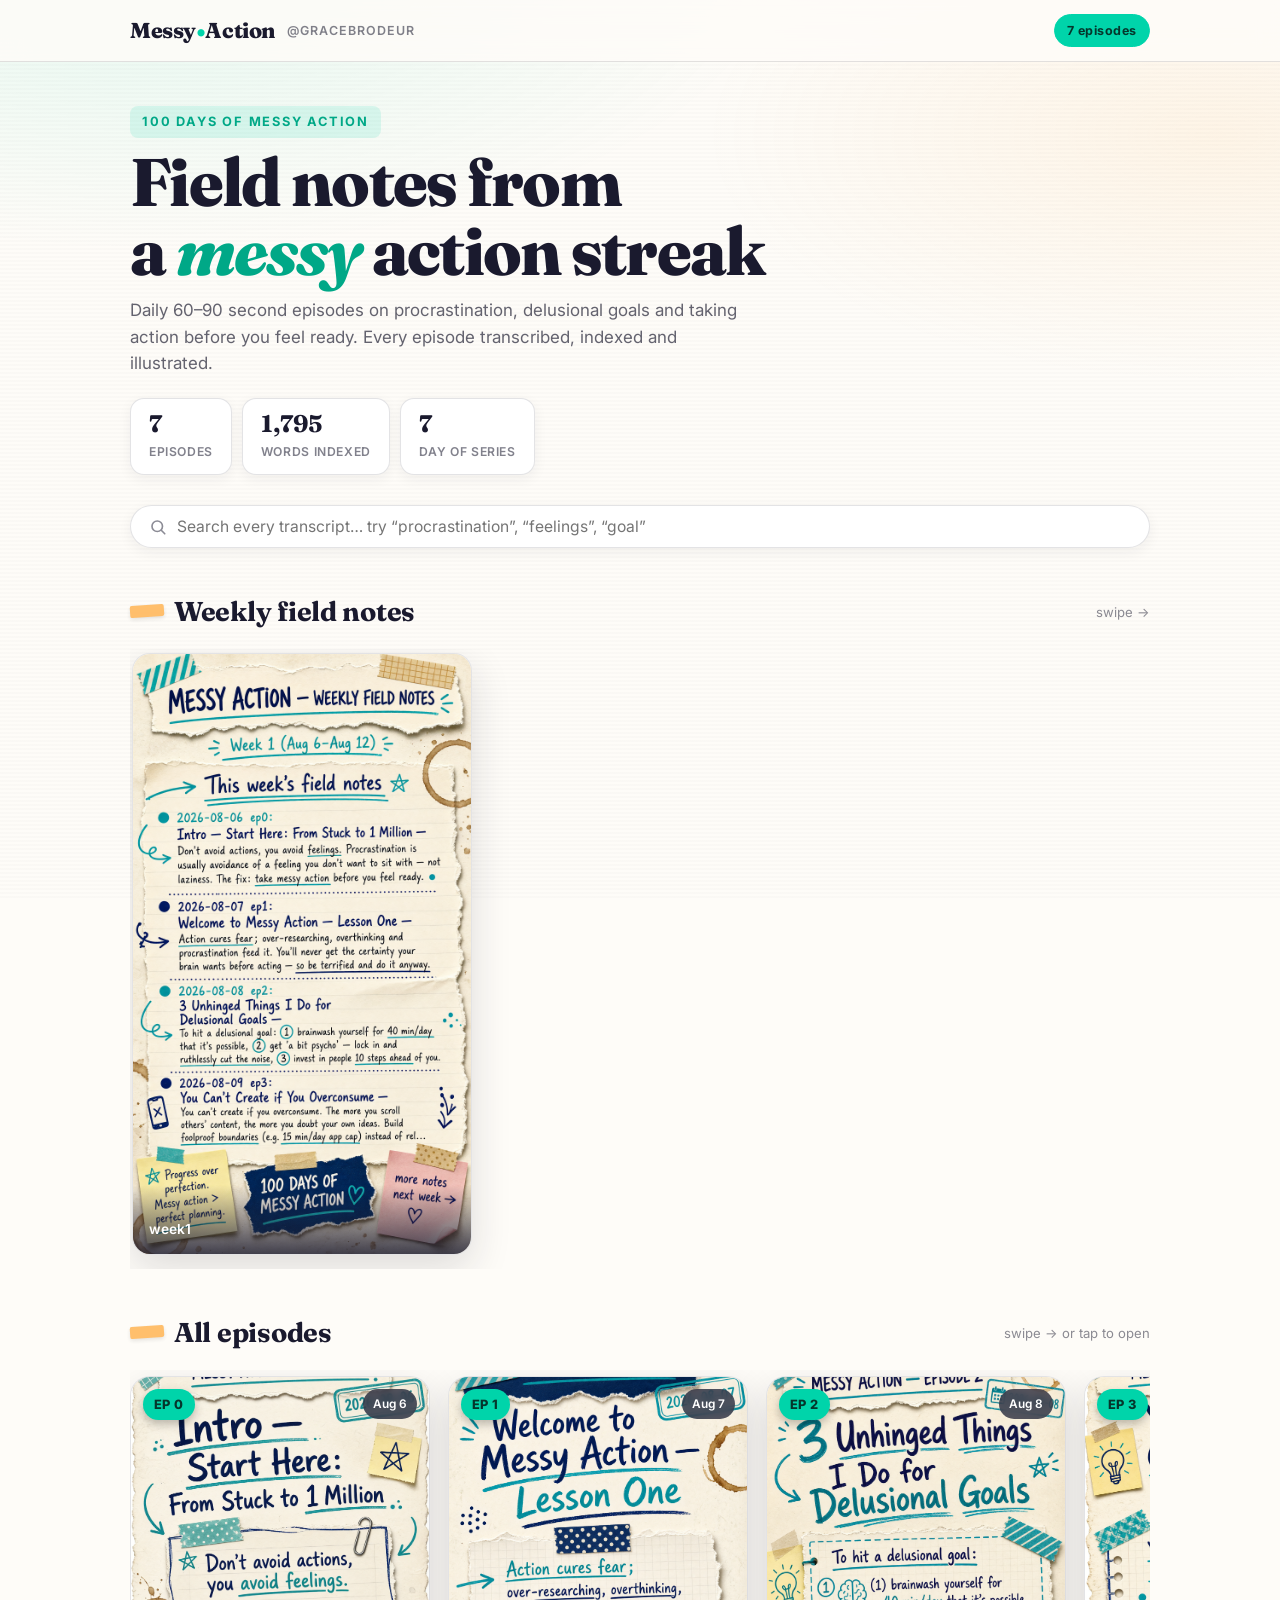
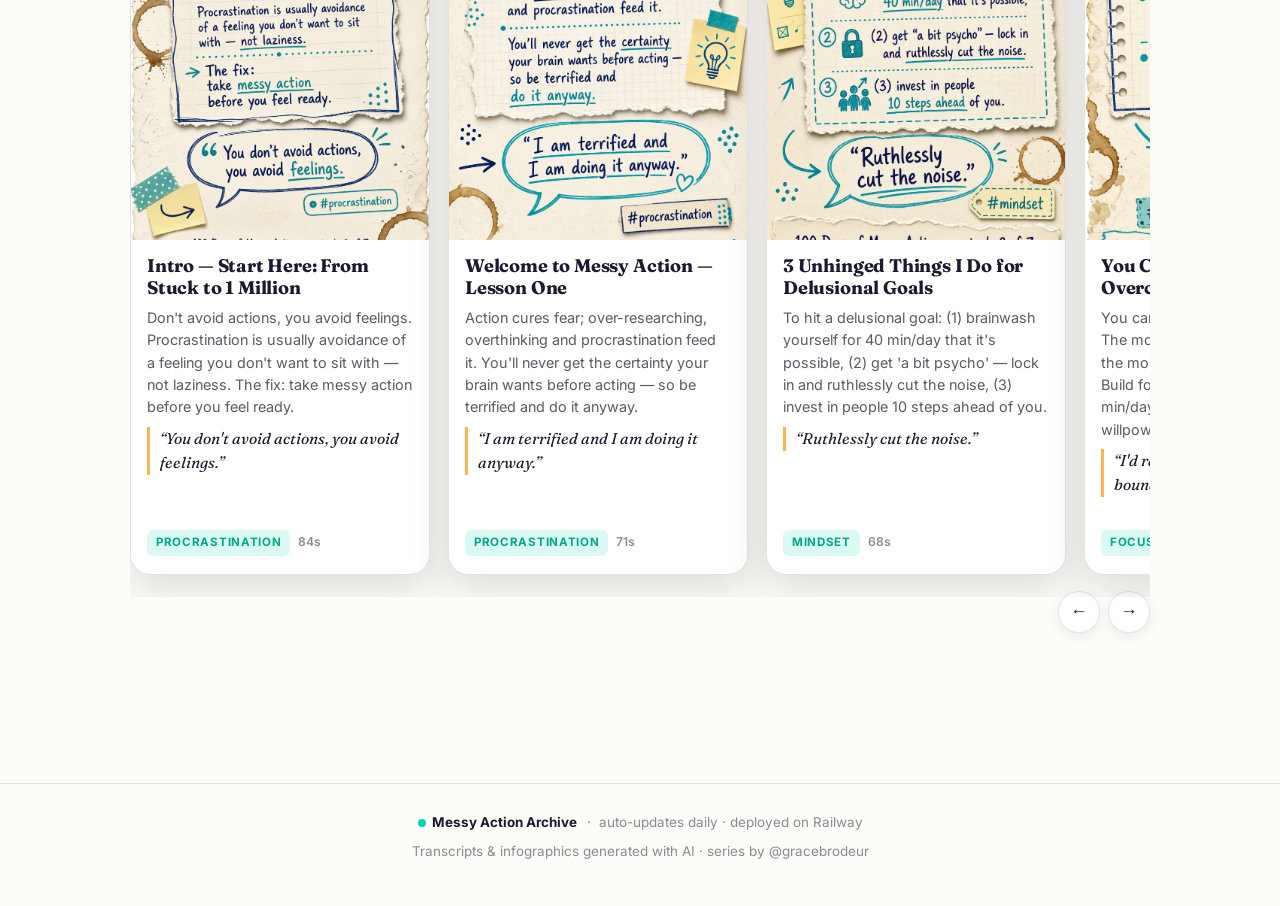
==== index.html @ d3bd3c9c "v2: swipeable field-notes UI + daily/weekly infographics + README" ====
<!DOCTYPE html>
<html lang="en">
<head>
<meta charset="UTF-8">
<meta name="viewport" content="width=device-width, initial-scale=1.0, viewport-fit=cover">
<meta name="theme-color" content="#FEFCF8">
<title>Messy Action — 100 Days of Field Notes</title>
<link rel="preconnect" href="https://fonts.googleapis.com">
<link rel="preconnect" href="https://fonts.gstatic.com" crossorigin>
<link href="https://fonts.googleapis.com/css2?family=Fraunces:ital,opsz,wght@0,9..144,300..900;1,9..144,300..900&family=Inter:wght@400;500;600;700&display=swap" rel="stylesheet">
<style>
  :root {
    --paper: #FEFCF8;
    --paper-2: #F6F1E7;
    --ink: #1A1A2E;
    --teal: #00D4AA;
    --teal-deep: #00A887;
    --warm: #FFB454;
    --clay: #E76F51;
    --line: rgba(26,26,46,.12);
    --shadow: 0 14px 40px rgba(26,26,46,.14);
    --serif: "Fraunces", Georgia, serif;
    --sans: "Inter", -apple-system, BlinkMacSystemFont, "Segoe UI", sans-serif;
  }
  * { box-sizing: border-box; margin: 0; padding: 0; -webkit-tap-highlight-color: transparent; }
  html { scroll-behavior: smooth; }
  body {
    background: var(--paper);
    color: var(--ink);
    font-family: var(--sans);
    font-size: 16px;
    line-height: 1.55;
    overflow-x: hidden;
  }
  /* paper texture */
  body::before {
    content: ""; position: fixed; inset: 0; z-index: -1; pointer-events: none;
    background:
      radial-gradient(ellipse 90% 60% at 12% -5%, rgba(0,212,170,.10), transparent 55%),
      radial-gradient(ellipse 80% 55% at 95% 15%, rgba(255,180,84,.10), transparent 50%),
      repeating-linear-gradient(0deg, transparent 0 2px, rgba(26,26,46,.015) 2px 4px);
  }

  header {
    position: sticky; top: 0; z-index: 50;
    background: rgba(254,252,248,.85);
    backdrop-filter: blur(14px); -webkit-backdrop-filter: blur(14px);
    border-bottom: 1px solid var(--line);
  }
  .nav {
    max-width: 1060px; margin: 0 auto; padding: 14px 20px;
    display: flex; align-items: center; gap: 12px;
  }
  .nav .logo {
    font-family: var(--serif); font-weight: 800; font-size: 1.35rem; letter-spacing: -.02em;
  }
  .nav .logo .dot { color: var(--teal); }
  .nav .creator { font-size: .78rem; color: rgba(26,26,46,.55); font-weight: 600; letter-spacing: .08em; text-transform: uppercase; }
  .nav .spacer { flex: 1; }
  .pill {
    font-size: .78rem; font-weight: 700; letter-spacing: .04em;
    padding: 6px 12px; border-radius: 999px;
    border: 1px solid var(--line); background: #fff; color: var(--ink);
    white-space: nowrap;
  }
  .pill.teal { background: var(--teal); border-color: var(--teal); color: #05362c; }
  .pill.warm { background: var(--warm); border-color: var(--warm); color: #4a2a00; }

  main { max-width: 1060px; margin: 0 auto; padding: 26px 20px 90px; }

  .hero { padding: 18px 0 30px; }
  .hero .kicker {
    display: inline-block; font-size: .8rem; font-weight: 700; letter-spacing: .14em;
    text-transform: uppercase; color: var(--teal-deep); margin-bottom: 10px;
    background: rgba(0,212,170,.12); padding: 6px 12px; border-radius: 8px;
  }
  .hero h1 {
    font-family: var(--serif); font-weight: 800; font-size: clamp(2.4rem, 7vw, 4.2rem);
    line-height: 1.02; letter-spacing: -.025em; margin-bottom: 12px;
  }
  .hero h1 em { font-style: italic; color: var(--teal-deep); }
  .hero p.sub { font-size: 1.06rem; color: rgba(26,26,46,.68); max-width: 620px; }
  .stats { display: flex; flex-wrap: wrap; gap: 10px; margin-top: 22px; }
  .stat {
    background: #fff; border: 1px solid var(--line); border-radius: 14px;
    padding: 12px 18px; box-shadow: 0 4px 14px rgba(26,26,46,.06);
  }
  .stat b { font-family: var(--serif); font-size: 1.5rem; display: block; line-height: 1.1; }
  .stat span { font-size: .76rem; color: rgba(26,26,46,.55); letter-spacing: .05em; text-transform: uppercase; font-weight: 600; }

  section { margin-top: 42px; }
  .sec-head { display: flex; align-items: baseline; justify-content: space-between; gap: 12px; margin-bottom: 16px; }
  .sec-head h2 {
    font-family: var(--serif); font-weight: 700; font-size: 1.7rem; letter-spacing: -.01em;
    display: flex; align-items: center; gap: 10px;
  }
  .sec-head h2 .tape {
    width: 34px; height: 12px; background: var(--warm); opacity: .85;
    border-radius: 2px; transform: rotate(-4deg); box-shadow: 0 2px 4px rgba(0,0,0,.12);
  }
  .sec-head .hint { font-size: .82rem; color: rgba(26,26,46,.5); }

  /* weekly infographic strip */
  .weekly-strip { display: flex; gap: 16px; overflow-x: auto; scroll-snap-type: x mandatory; padding: 4px 2px 14px; scrollbar-width: thin; }
  .weekly-strip figure {
    flex: 0 0 min(78vw, 340px); scroll-snap-align: start;
    background: #fff; border: 1px solid var(--line); border-radius: 18px; overflow: hidden;
    box-shadow: var(--shadow); position: relative;
  }
  .weekly-strip figure img { width: 100%; display: block; aspect-ratio: 9/16; object-fit: cover; }
  .weekly-strip figcaption {
    position: absolute; left: 0; right: 0; bottom: 0;
    background: linear-gradient(transparent, rgba(26,26,46,.82));
    color: #fff; padding: 34px 16px 14px; font-size: .86rem; font-weight: 600;
  }

  /* episode carousel */
  .carousel-wrap { position: relative; }
  .carousel {
    display: flex; gap: 18px; overflow-x: auto; scroll-snap-type: x mandatory;
    padding: 6px 2px 22px; scrollbar-width: none; -webkit-overflow-scrolling: touch;
  }
  .carousel::-webkit-scrollbar { display: none; }
  .card {
    flex: 0 0 min(84vw, 320px); scroll-snap-align: start; scroll-snap-stop: always;
    background: #fff; border: 1px solid var(--line); border-radius: 20px; overflow: hidden;
    box-shadow: var(--shadow); cursor: pointer; position: relative;
    transition: transform .18s ease, box-shadow .18s ease;
    display: flex; flex-direction: column;
  }
  .card:active { transform: scale(.97); }
  .card .cover { position: relative; aspect-ratio: 9/14; overflow: hidden; background: var(--paper-2); }
  .card .cover img { width: 100%; height: 100%; object-fit: cover; display: block; }
  .card .cover .fallback {
    position: absolute; inset: 0; display: flex; flex-direction: column; justify-content: flex-end;
    padding: 16px; background: linear-gradient(160deg, #0f2a24, #1A1A2E 70%);
    color: #fff;
  }
  .card .cover .ep-badge {
    position: absolute; top: 12px; left: 12px;
    background: var(--teal); color: #05362c; font-weight: 800; font-size: .8rem;
    padding: 6px 11px; border-radius: 999px; letter-spacing: .03em;
    box-shadow: 0 4px 10px rgba(0,0,0,.25);
  }
  .card .cover .date-badge {
    position: absolute; top: 12px; right: 12px;
    background: rgba(26,26,46,.72); color: #fff; font-size: .74rem; font-weight: 600;
    padding: 6px 10px; border-radius: 999px; backdrop-filter: blur(4px);
  }
  .card .body { padding: 15px 16px 18px; display: flex; flex-direction: column; gap: 8px; flex: 1; }
  .card .body h3 { font-family: var(--serif); font-weight: 700; font-size: 1.14rem; line-height: 1.2; letter-spacing: -.01em; }
  .card .body .msg { font-size: .9rem; color: rgba(26,26,46,.72); }
  .card .body .quote {
    font-family: var(--serif); font-style: italic; font-size: .98rem;
    border-left: 3px solid var(--warm); padding-left: 10px; color: var(--ink);
  }
  .card .body .meta { display: flex; gap: 8px; margin-top: auto; align-items: center; flex-wrap: wrap; }
  .tag {
    font-size: .72rem; font-weight: 700; letter-spacing: .06em; text-transform: uppercase;
    background: rgba(0,212,170,.14); color: var(--teal-deep); padding: 4px 9px; border-radius: 6px;
  }
  .dur { font-size: .76rem; color: rgba(26,26,46,.5); font-weight: 600; }

  .arrows { display: flex; gap: 8px; justify-content: flex-end; margin-top: -6px; }
  .arrow {
    width: 42px; height: 42px; border-radius: 50%; border: 1px solid var(--line);
    background: #fff; color: var(--ink); font-size: 1.1rem; cursor: pointer;
    display: grid; place-items: center; box-shadow: 0 4px 12px rgba(26,26,46,.08);
    transition: background .15s, transform .15s;
  }
  .arrow:hover { background: var(--teal); color: #05362c; }
  .arrow:active { transform: scale(.92); }

  /* search */
  .searchbox {
    display: flex; align-items: center; gap: 10px;
    background: #fff; border: 1px solid var(--line); border-radius: 999px;
    padding: 11px 18px; box-shadow: 0 4px 14px rgba(26,26,46,.06); margin-bottom: 16px;
  }
  .searchbox svg { flex: 0 0 auto; opacity: .5; }
  .searchbox input {
    flex: 1; border: none; outline: none; font-family: var(--sans); font-size: .98rem;
    background: transparent; color: var(--ink);
  }
  #results { display: none; }
  .result-item {
    background: #fff; border: 1px solid var(--line); border-radius: 14px;
    padding: 14px 18px; margin-bottom: 10px; cursor: pointer;
    box-shadow: 0 4px 12px rgba(26,26,46,.05); transition: border-color .15s;
  }
  .result-item:hover { border-color: var(--teal); }
  .result-item .rt { font-weight: 700; font-size: .92rem; margin-bottom: 4px; }
  .result-item .rt .ep-tag { color: var(--teal-deep); margin-right: 8px; }
  .result-item p { font-size: .88rem; color: rgba(26,26,46,.72); }
  .result-item mark { background: rgba(255,180,84,.45); border-radius: 3px; padding: 0 2px; }
  .result-item .words { font-size: .74rem; color: rgba(26,26,46,.45); margin-top: 6px; }
  .empty {
    text-align: center; padding: 34px 20px; color: rgba(26,26,46,.5);
    background: #fff; border: 1px dashed var(--line); border-radius: 16px; font-size: .95rem;
  }

  /* fullscreen episode view */
  #modal {
    position: fixed; inset: 0; z-index: 100; display: none;
    background: var(--paper); overflow-y: auto; -webkit-overflow-scrolling: touch;
  }
  #modal.open { display: block; animation: rise .28s ease; }
  @keyframes rise { from { opacity: 0; transform: translateY(26px); } to { opacity: 1; transform: none; } }
  .mv-head {
    position: sticky; top: 0; z-index: 5;
    display: flex; align-items: center; gap: 10px; padding: 12px 16px;
    background: rgba(254,252,248,.9); backdrop-filter: blur(12px); border-bottom: 1px solid var(--line);
  }
  .mv-head .close {
    width: 38px; height: 38px; border-radius: 50%; border: 1px solid var(--line); background: #fff;
    font-size: 1.05rem; cursor: pointer; display: grid; place-items: center; color: var(--ink);
  }
  .mv-head .mv-title { font-weight: 700; font-size: 1rem; flex: 1; white-space: nowrap; overflow: hidden; text-overflow: ellipsis; }
  .mv-head a {
    font-size: .8rem; font-weight: 700; color: var(--teal-deep); text-decoration: none;
    background: rgba(0,212,170,.12); padding: 7px 13px; border-radius: 999px;
  }
  .mv-hero { max-width: 720px; margin: 0 auto; padding: 26px 22px 10px; }
  .mv-hero .cover {
    border-radius: 22px; overflow: hidden; box-shadow: var(--shadow);
    aspect-ratio: 9/16; max-height: 64vh; margin: 0 auto; max-width: 420px;
    display: block; object-fit: cover; width: 100%;
  }
  .mv-hero .noimg {
    aspect-ratio: 9/16; max-width: 420px; margin: 0 auto; border-radius: 22px;
    background: linear-gradient(160deg, #0f2a24, #1A1A2E 70%); color: #fff;
    display: flex; flex-direction: column; justify-content: flex-end; padding: 22px;
    box-shadow: var(--shadow);
  }
  .mv-body { max-width: 720px; margin: 0 auto; padding: 20px 22px 90px; }
  .mv-body h2 { font-family: var(--serif); font-weight: 800; font-size: 2rem; line-height: 1.08; letter-spacing: -.02em; margin-bottom: 6px; }
  .mv-meta { font-size: .82rem; color: rgba(26,26,46,.55); font-weight: 600; margin-bottom: 18px; display: flex; gap: 12px; flex-wrap: wrap; }
  .keycard {
    background: #fff; border: 1px solid var(--line); border-radius: 16px;
    padding: 18px 20px; margin-bottom: 16px; box-shadow: 0 6px 18px rgba(26,26,46,.07);
    position: relative;
  }
  .keycard::before {
    content: ""; position: absolute; top: -7px; left: 22px; width: 62px; height: 15px;
    background: var(--warm); opacity: .9; border-radius: 2px; transform: rotate(-2deg);
  }
  .keycard .lab { font-size: .72rem; letter-spacing: .1em; text-transform: uppercase; font-weight: 800; color: var(--teal-deep); margin-bottom: 6px; }
  .keycard p { font-size: 1.06rem; }
  .quotecard {
    font-family: var(--serif); font-style: italic; font-size: 1.3rem; line-height: 1.35;
    border-left: 4px solid var(--teal); padding: 4px 0 4px 18px; margin: 4px 0 22px; color: var(--ink);
  }
  .transcript {
    background: #fff; border: 1px solid var(--line); border-radius: 16px;
    padding: 20px; font-size: .95rem; line-height: 1.7;
    max-height: 480px; overflow-y: auto; box-shadow: 0 6px 18px rgba(26,26,46,.06);
  }
  .transcript .seg { margin-bottom: 10px; }
  .transcript .ts { color: var(--teal-deep); font-size: .78rem; font-weight: 700; margin-right: 8px; }
  .h-seg {
    max-width: 720px; margin: 22px auto 10px; padding: 0 22px;
    font-family: var(--serif); font-weight: 700; font-size: 1.25rem;
  }
  .segments { max-width: 720px; margin: 0 auto; padding: 0 22px 60px; }
  .seg-card {
    background: var(--paper-2); border: 1px solid var(--line); border-radius: 12px;
    padding: 11px 14px; margin-bottom: 8px; display: grid; grid-template-columns: 58px 1fr; gap: 10px;
  }
  .seg-card .t { font-weight: 700; color: var(--teal-deep); font-size: .82rem; padding-top: 2px; }
  .seg-card p { font-size: .9rem; }

  footer {
    border-top: 1px solid var(--line); margin-top: 60px;
    padding: 28px 20px 44px; text-align: center; color: rgba(26,26,46,.5); font-size: .84rem;
  }
  footer b { color: var(--ink); }
  footer .rail { display: inline-flex; align-items: center; gap: 6px; }
  footer .rail .r { width: 8px; height: 8px; border-radius: 50%; background: var(--teal); display: inline-block; }
  .hidden { display: none !important; }

  @media (min-width: 800px) {
    .card { flex-basis: 300px; }
  }
</style>
</head>
<body>

<header>
  <div class="nav">
    <div class="logo">Messy<span class="dot">•</span>Action</div>
    <div class="creator">@gracebrodeur</div>
    <div class="spacer"></div>
    <span class="pill teal" id="pillCount">— episodes</span>
  </div>
</header>

<main>
  <div class="hero">
    <span class="kicker">100 Days of Messy Action</span>
    <h1>Field notes from<br>a <em>messy</em> action streak</h1>
    <p class="sub">Daily 60–90 second episodes on procrastination, delusional goals and taking action before you feel ready. Every episode transcribed, indexed and illustrated.</p>
    <div class="stats">
      <div class="stat"><b id="statEps">–</b><span>episodes</span></div>
      <div class="stat"><b id="statWords">–</b><span>words indexed</span></div>
      <div class="stat"><b id="statDay">–</b><span>day of series</span></div>
    </div>
  </div>

  <div class="searchbox">
    <svg width="18" height="18" viewBox="0 0 24 24" fill="none" stroke="currentColor" stroke-width="2.2" stroke-linecap="round"><circle cx="11" cy="11" r="7"/><path d="M21 21l-4.3-4.3"/></svg>
    <input id="search" type="search" placeholder="Search every transcript… try “procrastination”, “feelings”, “goal”" autocomplete="off">
  </div>

  <section id="weeklySec" class="hidden">
    <div class="sec-head">
      <h2><span class="tape"></span>Weekly field notes</h2>
      <span class="hint">swipe →</span>
    </div>
    <div class="weekly-strip" id="weeklyStrip"></div>
  </section>

  <section id="epsSec">
    <div class="sec-head">
      <h2><span class="tape"></span>All episodes</h2>
      <span class="hint">swipe → or tap to open</span>
    </div>
    <div class="carousel-wrap">
      <div class="carousel" id="carousel"></div>
    </div>
    <div class="arrows">
      <button class="arrow" id="prevBtn" aria-label="previous">←</button>
      <button class="arrow" id="nextBtn" aria-label="next">→</button>
    </div>
  </section>

  <section id="results" aria-live="polite"></section>
  <div id="empty" class="empty hidden">No episodes loaded yet — check back after the first daily run.</div>
</main>

<footer>
  <div class="rail"><span class="r"></span><b>Messy Action Archive</b> &nbsp;·&nbsp; auto-updates daily · deployed on Railway</div>
  <div style="margin-top:8px">Transcripts &amp; infographics generated with AI · series by @gracebrodeur</div>
</footer>

<div id="modal"></div>

<script>
const $ = s => document.querySelector(s);
let DB = null, MAN = null;

async function loadAll() {
  try {
    const [db, man] = await Promise.all([
      fetch('database.json').then(r => r.json()),
      fetch('infographics/manifest.json').then(r => r.json()).catch(() => null)
    ]);
    DB = db; MAN = man;
    render();
  } catch (e) {
    $('#empty').classList.remove('hidden');
    $('#empty').textContent = 'Failed to load archive: ' + e.message;
  }
}

function esc(s) { return (s||'').replace(/[&<>"']/g, c => ({'&':'&amp;','<':'&lt;','>':'&gt;','"':'&quot;',"'":'&#39;'}[c])); }
function fmtDate(d) { if(!d) return ''; const [y,m,dd]=d.split('-'); return new Date(y,m-1,dd).toLocaleDateString('en-US',{month:'short',day:'numeric'}); }
function dur(s) { return Math.round(s)+'s'; }
function imgFor(ep) {
  if (!MAN || !MAN.dailies) return null;
  const pref = 'ep' + String(ep.ep).padStart(2,'0');
  const hit = MAN.dailies.find(f => f.startsWith(pref));
  return hit ? 'infographics/' + hit : null;
}
function seriesDay(dateStr) {
  if (!DB || !DB.episodes.length) return null;
  const start = new Date(DB.episodes[0].date + 'T00:00:00');
  const d = new Date(dateStr + 'T00:00:00');
  return Math.round((d - start) / 86400000) + 1;
}

function render() {
  const eps = [...DB.episodes].sort((a,b) => a.ep - b.ep);
  const total = eps.length;
  const words = eps.reduce((a,e) => a + (e.transcript||'').split(/\s+/).filter(Boolean).length, 0);
  $('#pillCount').textContent = total === 1 ? '1 episode' : total + ' episodes';
  $('#statEps').textContent = total;
  $('#statWords').textContent = words.toLocaleString();
  $('#statDay').textContent = seriesDay(eps[eps.length-1].date) || '-';

  // weekly strip
  if (MAN && MAN.weekly && MAN.weekly.length) {
    $('#weeklySec').classList.remove('hidden');
    $('#weeklyStrip').innerHTML = MAN.weekly.slice().reverse().map(f =>
      `<figure><img src="infographics/${f}" alt="Weekly field notes summary" loading="lazy"><figcaption>${f.replace(/weekly-|\.png/g,'').replace(/-/g,' ')}</figcaption></figure>`
    ).join('');
  }

  // episode cards
  $('#carousel').innerHTML = eps.map(e => {
    const img = imgFor(e);
    const cover = img
      ? `<img src="${img}" alt="Episode ${e.ep} infographic" loading="lazy">`
      : `<div class="fallback"><h3 style="font-family:var(--serif);font-size:1.2rem;line-height:1.15">${esc(e.title)}</h3><div style="font-size:.85rem;opacity:.75;margin-top:6px">${esc(e.key_message)}</div></div>`;
    return `
    <article class="card" data-ep="${e.ep}" tabindex="0" role="button" aria-label="Open episode ${e.ep}">
      <div class="cover">
        ${cover}
        <span class="ep-badge">EP ${e.ep}</span>
        <span class="date-badge">${fmtDate(e.date)}</span>
      </div>
      <div class="body">
        <h3>${esc(e.title)}</h3>
        <div class="msg">${esc(e.key_message)}</div>
        <div class="quote">“${esc(e.quote)}”</div>
        <div class="meta"><span class="tag">${esc(e.tag||'action')}</span><span class="dur">${dur(e.duration_s)}</span></div>
      </div>
    </article>`;
  }).join('');

  // click / keyboard
  document.querySelectorAll('.card').forEach(c => {
    c.addEventListener('click', () => openEpisode(+c.dataset.ep));
    c.addEventListener('keydown', ev => { if (ev.key === 'Enter') openEpisode(+c.dataset.ep); });
  });
}

function openEpisode(epNum) {
  const e = DB.episodes.find(x => x.ep === epNum);
  if (!e) return;
  const img = imgFor(e);
  const segs = (e.segments && e.segments.length)
    ? `<div class="h-seg">Chapter markers</div><div class="segments">${e.segments.map(s =>
        `<div class="seg-card"><div class="t">${s.t || s.start || ''}</div><p>${esc(s.text || '')}</p></div>`).join('')}</div>`
    : '';
  const transcript = e.transcript ? e.transcript.split(/(?<=[.!?])\s+/).map(s =>
    `<span class="seg">${esc(s)}</span>`).join(' ') : '<p>No transcript yet.</p>';
  $('#modal').innerHTML = `
    <div class="mv-head">
      <button class="close" aria-label="close">✕</button>
      <div class="mv-title">Episode ${e.ep} · ${fmtDate(e.date)}</div>
      <a href="https://www.instagram.com/reel/${esc(e.shortcode)}/" target="_blank" rel="noopener">Watch reel ↗</a>
    </div>
    <div class="mv-hero">
      ${img
        ? `<img class="cover" src="${img}" alt="Episode ${e.ep} infographic">`
        : `<div class="noimg"><h3 style="font-family:var(--serif);font-size:1.4rem;line-height:1.15">${esc(e.title)}</h3><p style="font-size:.9rem;opacity:.8;margin-top:8px">${esc(e.key_message)}</p></div>`}
    </div>
    <div class="mv-body">
      <h2>${esc(e.title)}</h2>
      <div class="mv-meta"><span>EP ${e.ep}</span><span>${fmtDate(e.date)}</span><span>${dur(e.duration_s)}</span><span>#${esc(e.tag||'action')}</span></div>
      <div class="keycard"><div class="lab">Key message</div><p>${esc(e.key_message)}</p></div>
      <div class="quotecard">“${esc(e.quote)}”</div>
      <div class="h-seg">Full transcript</div>
      <div class="transcript">${transcript}</div>
    </div>
    ${segs}`;
  $('#modal').classList.add('open');
  document.body.style.overflow = 'hidden';
  $('#modal').querySelector('.close').addEventListener('click', closeModal);
  $('#modal').addEventListener('click', ev => { if (ev.target.id === 'modal') closeModal(); });
}
function closeModal() { $('#modal').classList.remove('open'); $('#modal').innerHTML=''; document.body.style.overflow=''; }

// carousel arrows
$('#nextBtn').addEventListener('click', () => $('#carousel').scrollBy({left: 340, behavior:'smooth'}));
$('#prevBtn').addEventListener('click', () => $('#carousel').scrollBy({left: -340, behavior:'smooth'}));

// search
let searchTimer;
$('#search').addEventListener('input', ev => {
  clearTimeout(searchTimer);
  searchTimer = setTimeout(() => doSearch(ev.target.value.trim()), 180);
});
function doSearch(q) {
  const res = $('#results'), emp = $('#empty');
  emp.classList.add('hidden');
  if (!q) { res.style.display='none'; res.innerHTML=''; return; }
  const terms = q.toLowerCase().split(/\s+/).filter(Boolean);
  const hits = (DB.episodes||[]).map(e => {
    const hay = (e.transcript + ' ' + e.key_message + ' ' + e.quote + ' ' + e.title).toLowerCase();
    let score = 0; for (const t of terms) score += hay.split(t).length - 1;
    return { e, score };
  }).filter(x => x.score > 0).sort((a,b) => b.score - a.score).slice(0, 12);
  res.style.display = hits.length ? 'block' : 'block';
  res.innerHTML = hits.length
    ? hits.map(({e}) => {
        const snippet = snippetFor(e, terms);
        return `<div class="result-item" data-ep="${e.ep}">
          <div class="rt"><span class="ep-tag">EP ${e.ep} · ${fmtDate(e.date)}</span>${esc(e.title)}</div>
          <p>${snippet}</p>
          <div class="words">${(e.transcript||'').split(/\s+/).filter(Boolean).length.toLocaleString()} words · ${e.key_message}</div>
        </div>`;
      }).join('')
    : `<div class="empty">No matches for “<b>${esc(q)}</b>”. Try another word.</div>`;
  res.querySelectorAll('.result-item').forEach(el => el.addEventListener('click', () => openEpisode(+el.dataset.ep)));
}
function snippetFor(e, terms) {
  const t = e.transcript || '';
  let best = -1, bestI = 0;
  for (const term of terms) { const i = t.toLowerCase().indexOf(term); if (i > best) { best = i; bestI = i; } }
  if (bestI < 0) return esc(t.slice(0, 200)) + '…';
  const start = Math.max(0, bestI - 90), end = Math.min(t.length, bestI + 190);
  let s = esc(t.slice(start, end));
  if (start > 0) s = '…' + s;
  if (end < t.length) s += '…';
  terms.forEach(term => { s = s.replace(new RegExp('(' + term.replace(/[.*+?^${}()|[\]\\]/g, '\\$&') + ')', 'gi'), '<mark>$1</mark>'); });
  return s;
}

document.addEventListener('keydown', ev => { if (ev.key === 'Escape') closeModal(); });
loadAll();
</script>
</body>
</html>
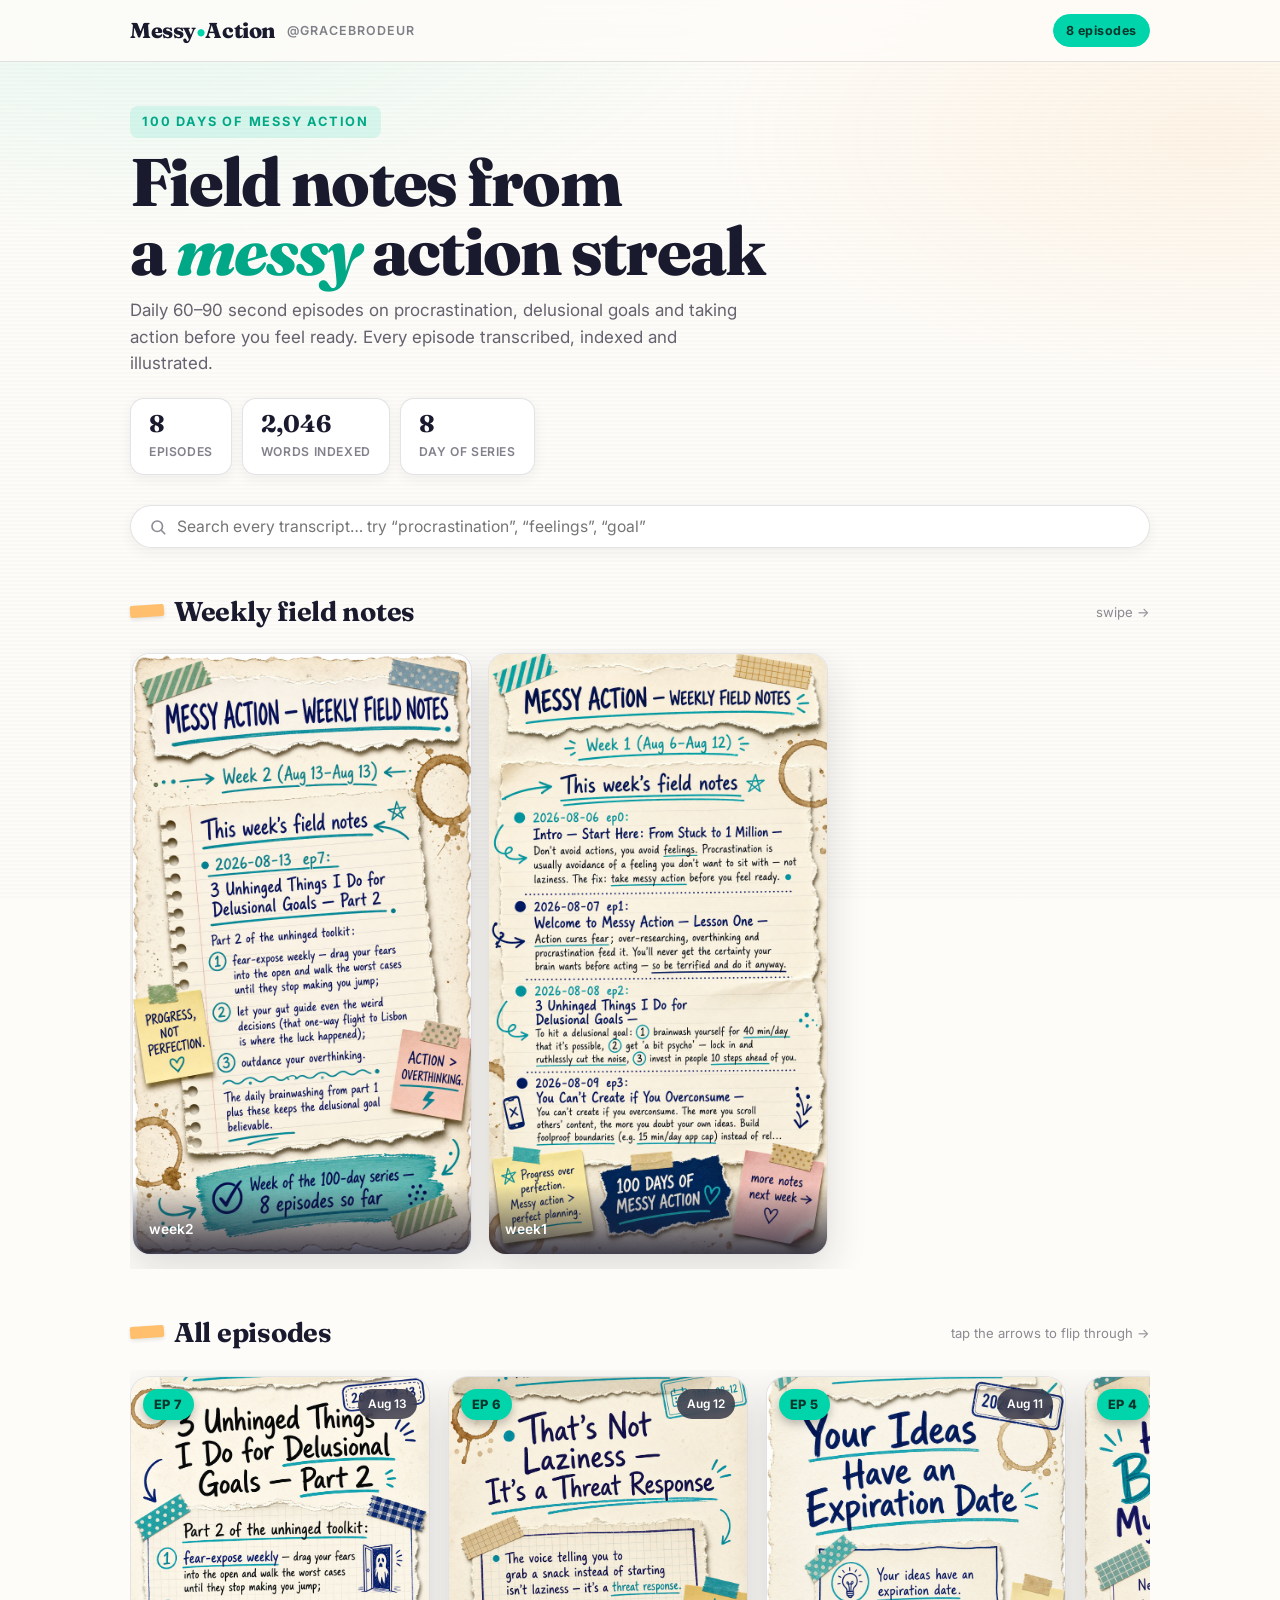
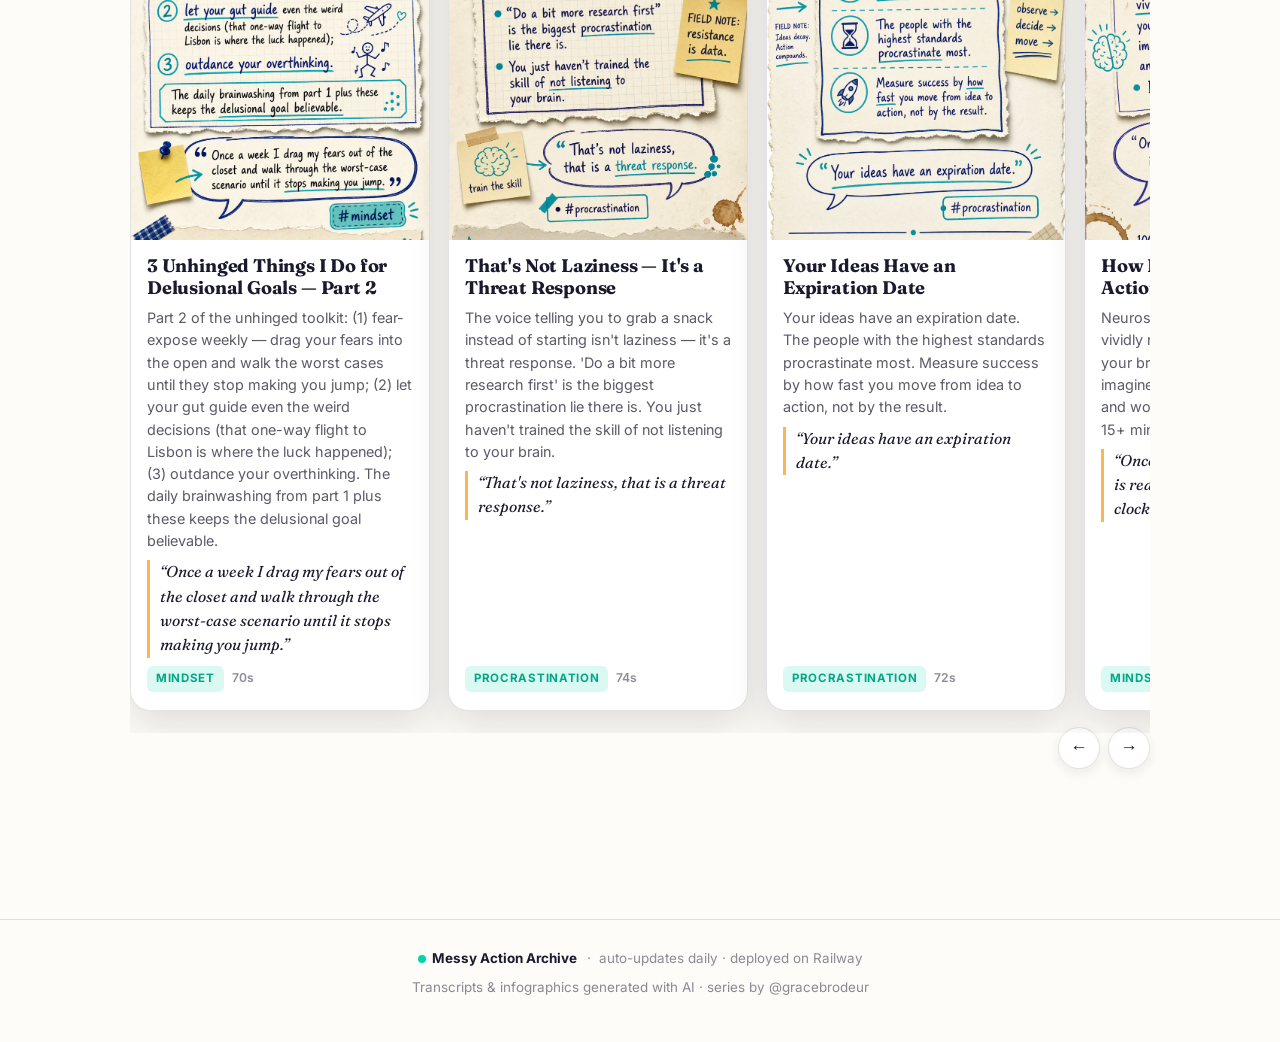
==== commit b5a065e8: "feat: add ep7 + weekly-week2; newest-first reel with arrow flip navigation" ====
--- a/index.html
+++ b/index.html
@@ -322,7 +322,7 @@
   <section id="epsSec">
     <div class="sec-head">
       <h2><span class="tape"></span>All episodes</h2>
-      <span class="hint">swipe → or tap to open</span>
+      <span class="hint">tap the arrows to flip through →</span>
     </div>
     <div class="carousel-wrap">
       <div class="carousel" id="carousel"></div>
@@ -379,13 +379,13 @@
 }
 
 function render() {
-  const eps = [...DB.episodes].sort((a,b) => a.ep - b.ep);
+  const eps = [...DB.episodes].sort((a,b) => b.ep - a.ep); // newest first
   const total = eps.length;
   const words = eps.reduce((a,e) => a + (e.transcript||'').split(/\s+/).filter(Boolean).length, 0);
   $('#pillCount').textContent = total === 1 ? '1 episode' : total + ' episodes';
   $('#statEps').textContent = total;
   $('#statWords').textContent = words.toLocaleString();
-  $('#statDay').textContent = seriesDay(eps[eps.length-1].date) || '-';
+  $('#statDay').textContent = seriesDay(eps[0].date) || '-';
 
   // weekly strip
   if (MAN && MAN.weekly && MAN.weekly.length) {
@@ -461,9 +461,22 @@
 }
 function closeModal() { $('#modal').classList.remove('open'); $('#modal').innerHTML=''; document.body.style.overflow=''; }
 
-// carousel arrows
-$('#nextBtn').addEventListener('click', () => $('#carousel').scrollBy({left: 340, behavior:'smooth'}));
-$('#prevBtn').addEventListener('click', () => $('#carousel').scrollBy({left: -340, behavior:'smooth'}));
+// carousel arrows — flip one episode at a time (snaps to card)
+function stepCarousel(dir) {
+  const car = $('#carousel');
+  const cards = [...car.querySelectorAll('.card')];
+  if (!cards.length) return;
+  const center = car.scrollLeft + car.clientWidth / 2;
+  let idx = 0, best = Infinity;
+  cards.forEach((c, i) => {
+    const d = Math.abs(c.offsetLeft + c.offsetWidth / 2 - center);
+    if (d < best) { best = d; idx = i; }
+  });
+  const target = Math.min(cards.length - 1, Math.max(0, idx + dir));
+  cards[target].scrollIntoView({ behavior: 'smooth', block: 'nearest', inline: 'center' });
+}
+$('#nextBtn').addEventListener('click', () => stepCarousel(1));
+$('#prevBtn').addEventListener('click', () => stepCarousel(-1));
 
 // search
 let searchTimer;
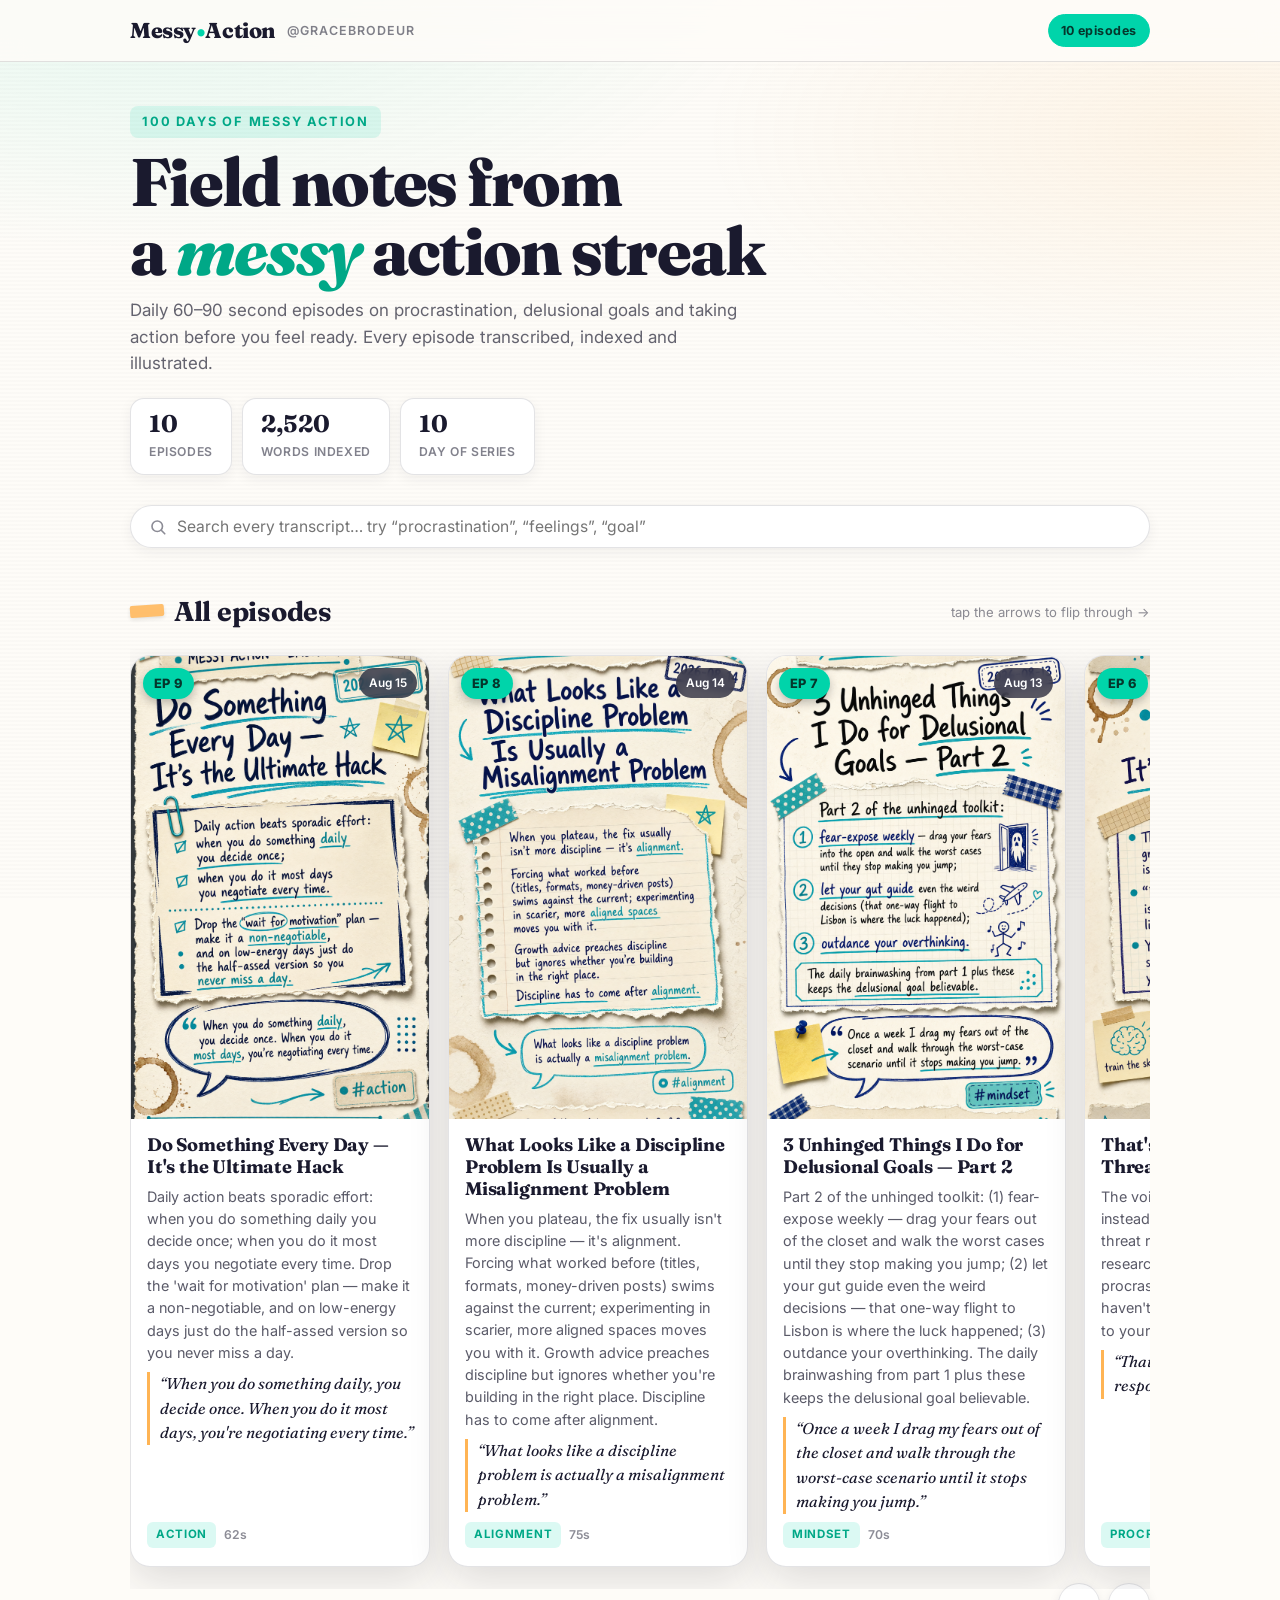
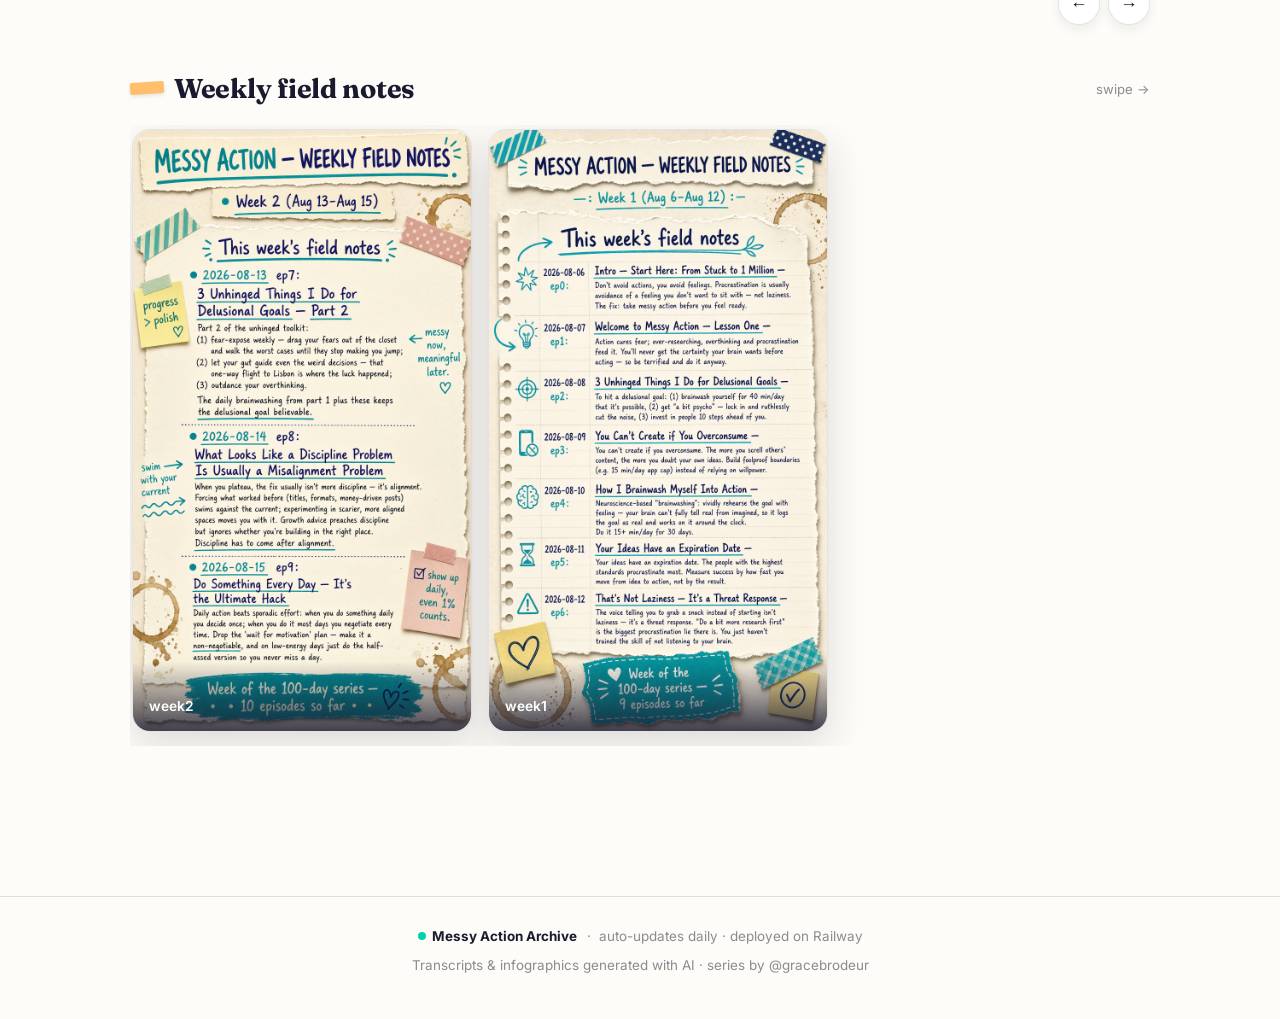
==== commit 588470a8: "move weekly field notes below all episodes" ====
--- a/index.html
+++ b/index.html
@@ -311,26 +311,26 @@
     <input id="search" type="search" placeholder="Search every transcript… try “procrastination”, “feelings”, “goal”" autocomplete="off">
   </div>
 
+  <section id="epsSec">
+    <div class="sec-head">
+      <h2><span class="tape"></span>All episodes</h2>
+      <span class="hint">tap the arrows to flip through →</span>
+    </div>
+    <div class="carousel-wrap">
+      <div class="carousel" id="carousel"></div>
+    </div>
+    <div class="arrows">
+      <button class="arrow" id="prevBtn" aria-label="previous">←</button>
+      <button class="arrow" id="nextBtn" aria-label="next">→</button>
+    </div>
+  </section>
+
   <section id="weeklySec" class="hidden">
     <div class="sec-head">
       <h2><span class="tape"></span>Weekly field notes</h2>
       <span class="hint">swipe →</span>
     </div>
     <div class="weekly-strip" id="weeklyStrip"></div>
-  </section>
-
-  <section id="epsSec">
-    <div class="sec-head">
-      <h2><span class="tape"></span>All episodes</h2>
-      <span class="hint">tap the arrows to flip through →</span>
-    </div>
-    <div class="carousel-wrap">
-      <div class="carousel" id="carousel"></div>
-    </div>
-    <div class="arrows">
-      <button class="arrow" id="prevBtn" aria-label="previous">←</button>
-      <button class="arrow" id="nextBtn" aria-label="next">→</button>
-    </div>
   </section>
 
   <section id="results" aria-live="polite"></section>
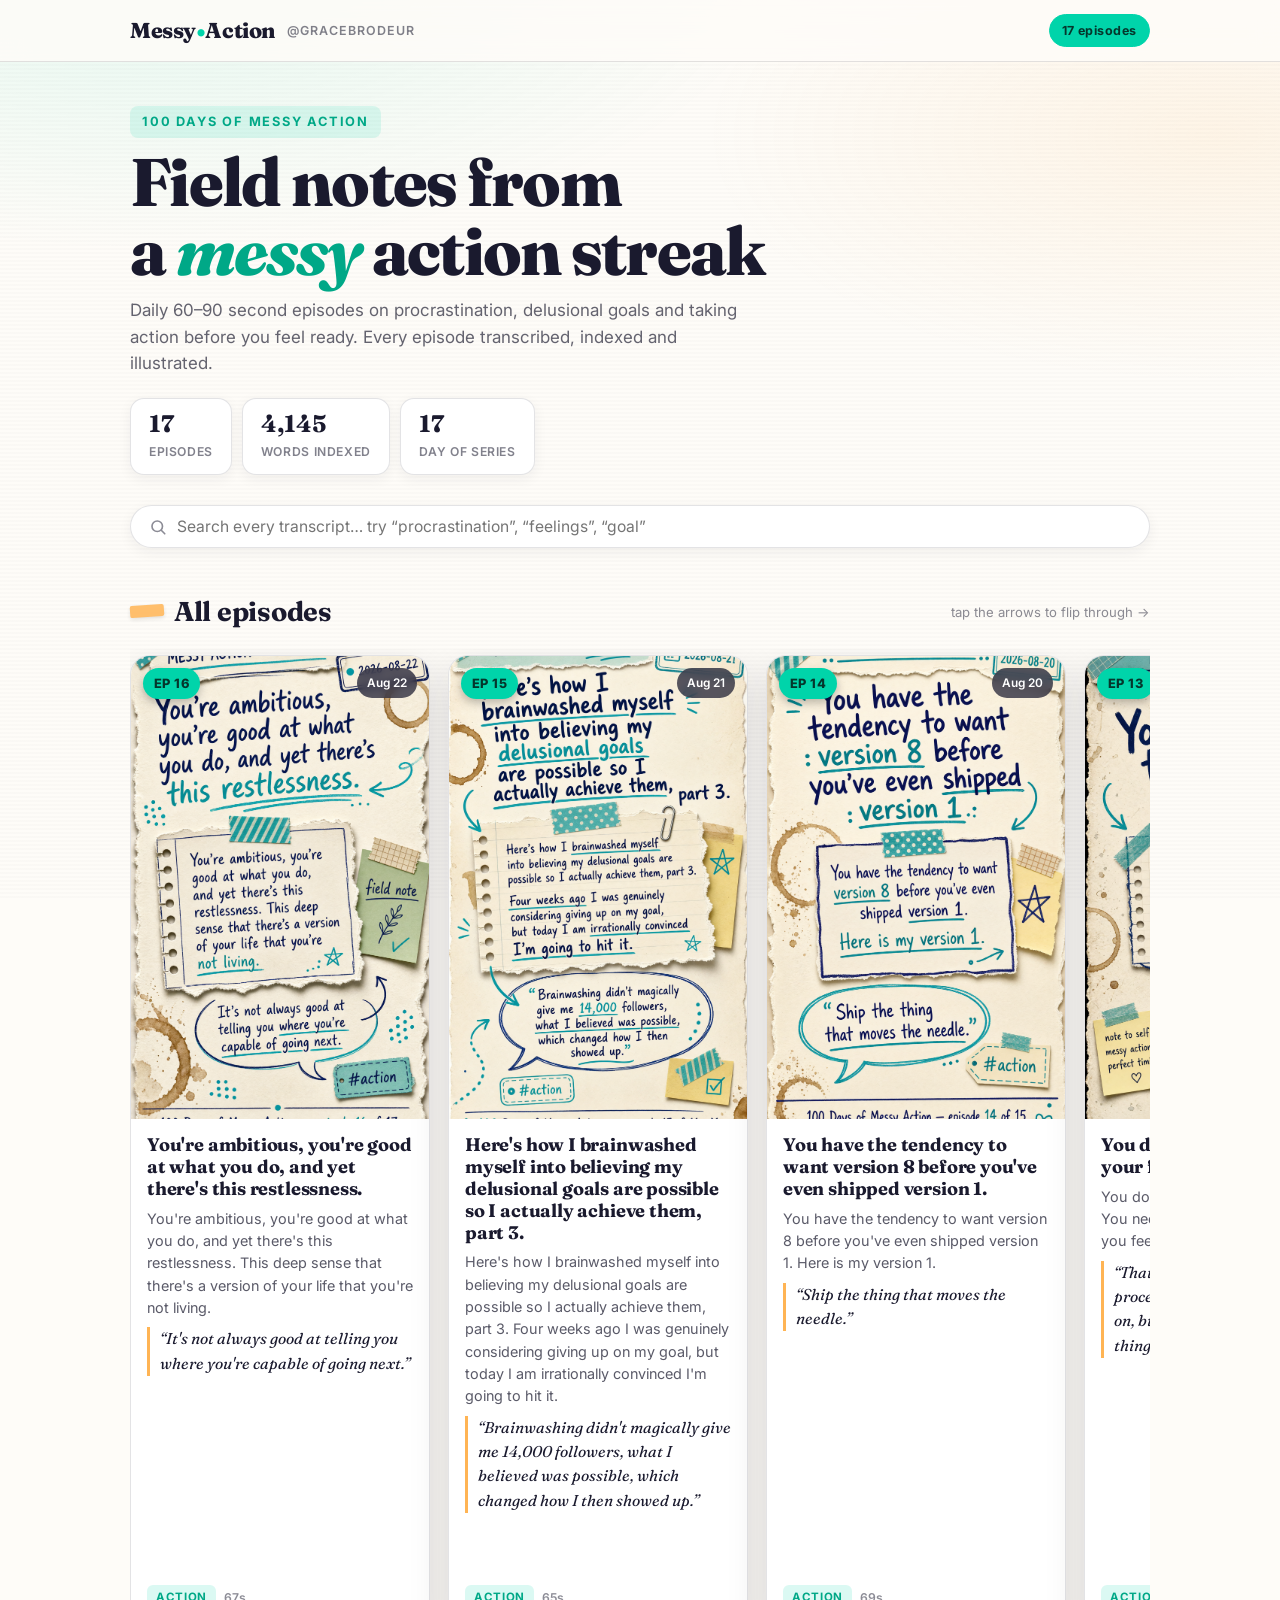
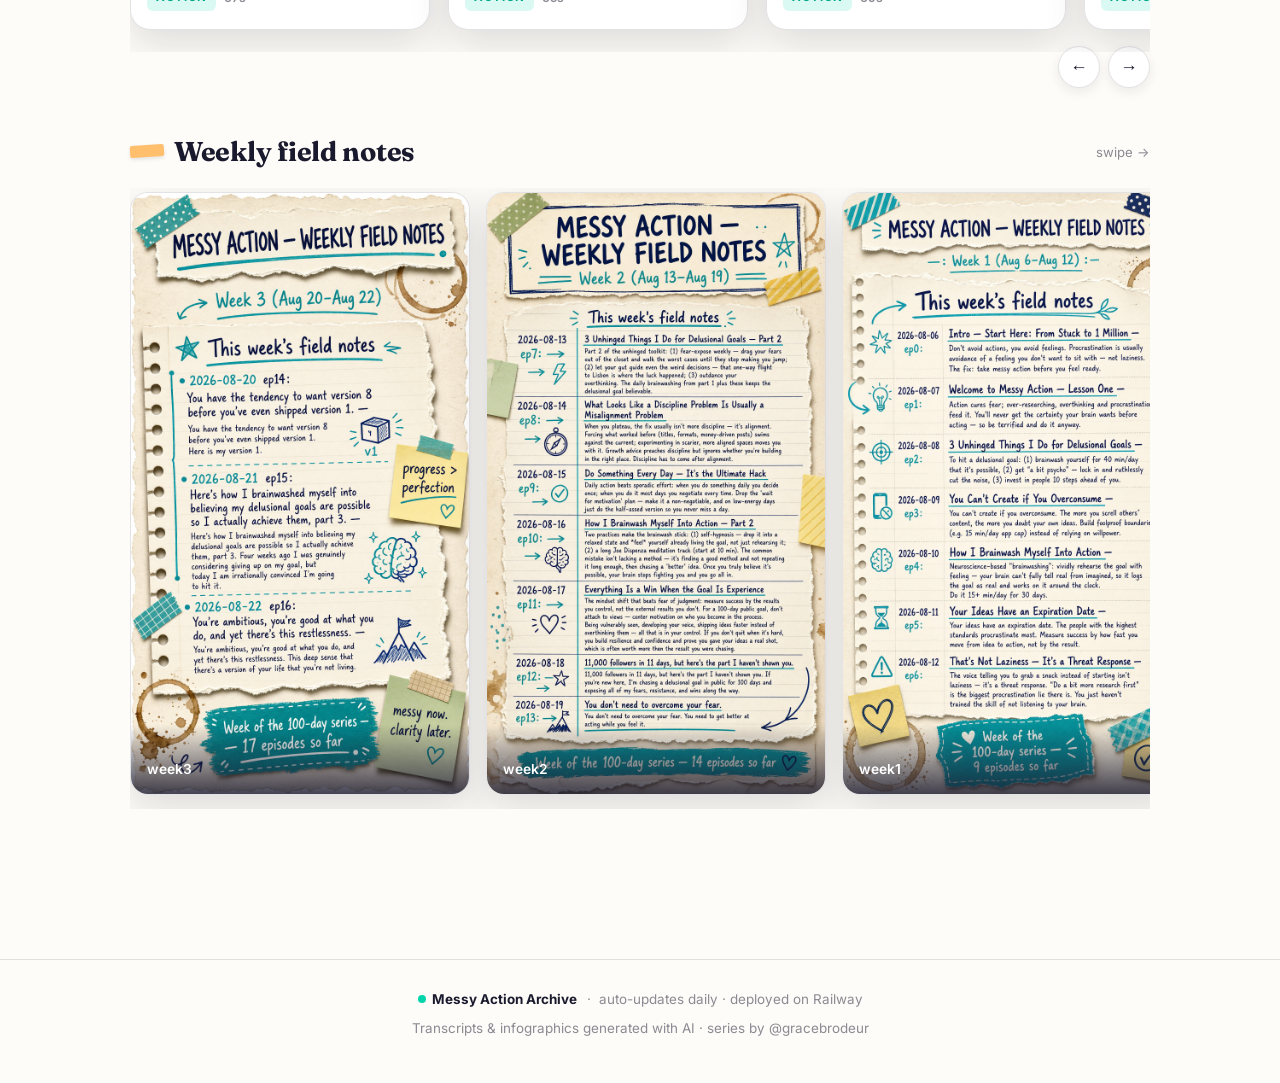
==== commit ccf840fa: "perf(load): only newest 5 episodes fetch infographics on page load; older cards lazy-load image on a" ====
--- a/index.html
+++ b/index.html
@@ -350,9 +350,14 @@
 
 async function loadAll() {
   try {
+    // Cache-bust the data + manifest fetches: some browsers/proxies keep serving
+    // a stored database.json even after Cache-Control:no-store, which made a new
+    // episode invisible (the "still ep8" bug). A unique query kills that class
+    // of staleness entirely.
+    const V = Date.now();
     const [db, man] = await Promise.all([
-      fetch('database.json').then(r => r.json()),
-      fetch('infographics/manifest.json').then(r => r.json()).catch(() => null)
+      fetch('database.json?v=' + V).then(r => r.json()),
+      fetch('infographics/manifest.json?v=' + V).then(r => r.json()).catch(() => null)
     ]);
     DB = db; MAN = man;
     render();
@@ -369,7 +374,11 @@
   if (!MAN || !MAN.dailies) return null;
   const pref = 'ep' + String(ep.ep).padStart(2,'0');
   const hit = MAN.dailies.find(f => f.startsWith(pref));
-  return hit ? 'infographics/' + hit : null;
+  if (!hit) return null;
+  // bust image caches via the manifest's generated timestamp: images only
+  // change when the manifest is rewritten, so this re-fetches exactly then.
+  const v = (MAN && MAN.generated) ? '?v=' + encodeURIComponent(MAN.generated) : '';
+  return 'infographics/' + hit + v;
 }
 function seriesDay(dateStr) {
   if (!DB || !DB.episodes.length) return null;
@@ -390,14 +399,18 @@
   // weekly strip
   if (MAN && MAN.weekly && MAN.weekly.length) {
     $('#weeklySec').classList.remove('hidden');
+    const wv = '?v=' + encodeURIComponent(MAN.generated || Date.now());
     $('#weeklyStrip').innerHTML = MAN.weekly.slice().reverse().map(f =>
-      `<figure><img src="infographics/${f}" alt="Weekly field notes summary" loading="lazy"><figcaption>${f.replace(/weekly-|\.png/g,'').replace(/-/g,' ')}</figcaption></figure>`
+      `<figure><img src="infographics/${f}${wv}" alt="Weekly field notes summary" loading="lazy"><figcaption>${f.replace(/weekly-|\.png/g,'').replace(/-/g,' ')}</figcaption></figure>`
     ).join('');
   }
 
-  // episode cards
-  $('#carousel').innerHTML = eps.map(e => {
-    const img = imgFor(e);
+  // episode cards — only the NEWEST 5 get their image downloaded up front.
+  // Older cards render a text fallback; the infographic swaps in on demand
+  // (card click or arrow flip), so opening the site never pulls ~100MB of PNGs.
+  const LATEST_IMAGES = 5;
+  $('#carousel').innerHTML = eps.map((e, i) => {
+    const img = (i < LATEST_IMAGES) ? imgFor(e) : null;
     const cover = img
       ? `<img src="${img}" alt="Episode ${e.ep} infographic" loading="lazy">`
       : `<div class="fallback"><h3 style="font-family:var(--serif);font-size:1.2rem;line-height:1.15">${esc(e.title)}</h3><div style="font-size:.85rem;opacity:.75;margin-top:6px">${esc(e.key_message)}</div></div>`;
@@ -419,9 +432,27 @@
 
   // click / keyboard
   document.querySelectorAll('.card').forEach(c => {
-    c.addEventListener('click', () => openEpisode(+c.dataset.ep));
-    c.addEventListener('keydown', ev => { if (ev.key === 'Enter') openEpisode(+c.dataset.ep); });
+    c.addEventListener('click', () => { loadCardImage(+c.dataset.ep); openEpisode(+c.dataset.ep); });
+    c.addEventListener('keydown', ev => { if (ev.key === 'Enter') { loadCardImage(+c.dataset.ep); openEpisode(+c.dataset.ep); } });
   });
+}
+
+// Swap an old card's text fallback for its real infographic the first time the
+// user actually looks at it. Cached afterwards by the browser (images now serve
+// with Cache-Control: public, max-age=86400).
+const cardImgLoaded = new Set();
+function loadCardImage(epNum) {
+  if (cardImgLoaded.has(epNum)) return;
+  cardImgLoaded.add(epNum);
+  const card = document.querySelector(`.card[data-ep="${epNum}"]`);
+  const img = imgFor(DB.episodes.find(x => x.ep === epNum));
+  if (!card || !img) return;
+  const cover = card.querySelector('.cover');
+  const fb = cover.querySelector('.fallback');
+  if (fb) fb.remove();
+  const el = new Image();
+  el.src = img; el.alt = `Episode ${epNum} infographic`; el.loading = 'eager';
+  cover.prepend(el);
 }
 
 function openEpisode(epNum) {
@@ -474,6 +505,8 @@
   });
   const target = Math.min(cards.length - 1, Math.max(0, idx + dir));
   cards[target].scrollIntoView({ behavior: 'smooth', block: 'nearest', inline: 'center' });
+  // fetch this card's infographic only when it becomes the focused one
+  loadCardImage(+cards[target].dataset.ep);
 }
 $('#nextBtn').addEventListener('click', () => stepCarousel(1));
 $('#prevBtn').addEventListener('click', () => stepCarousel(-1));
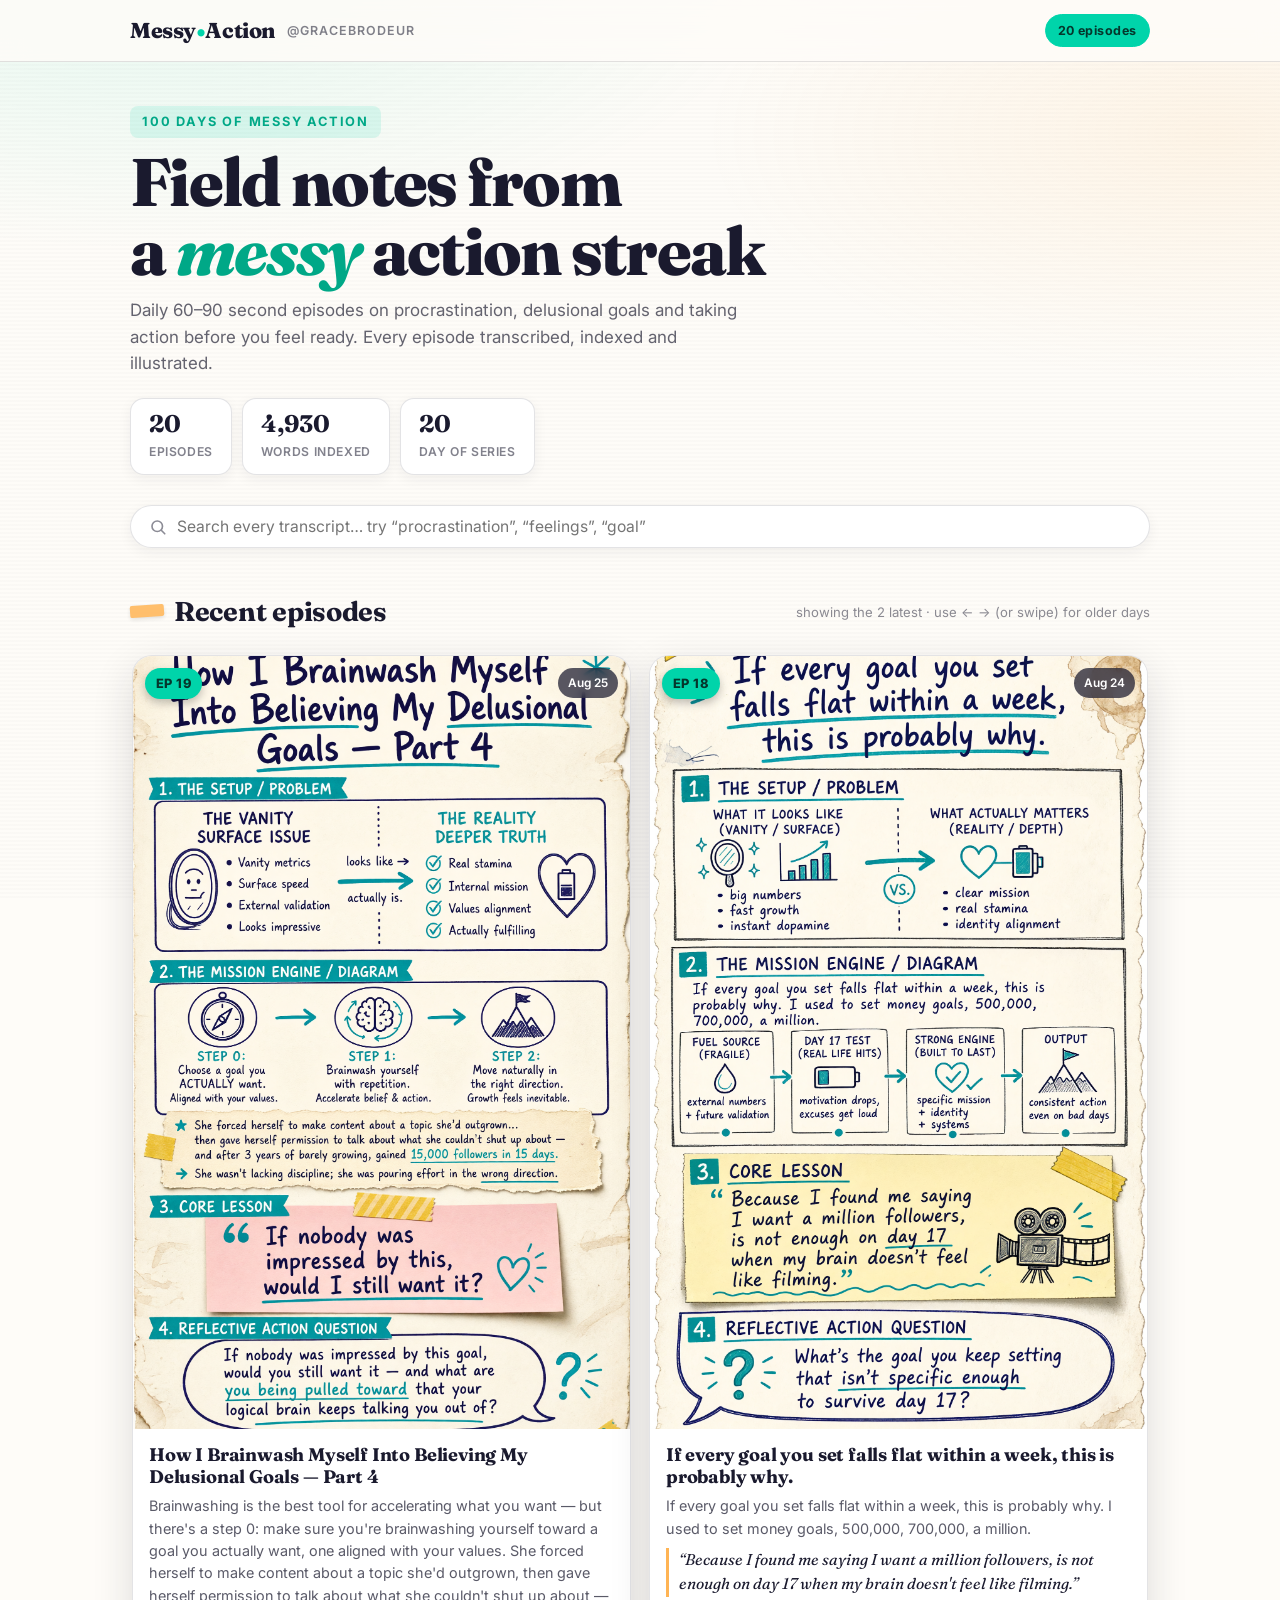
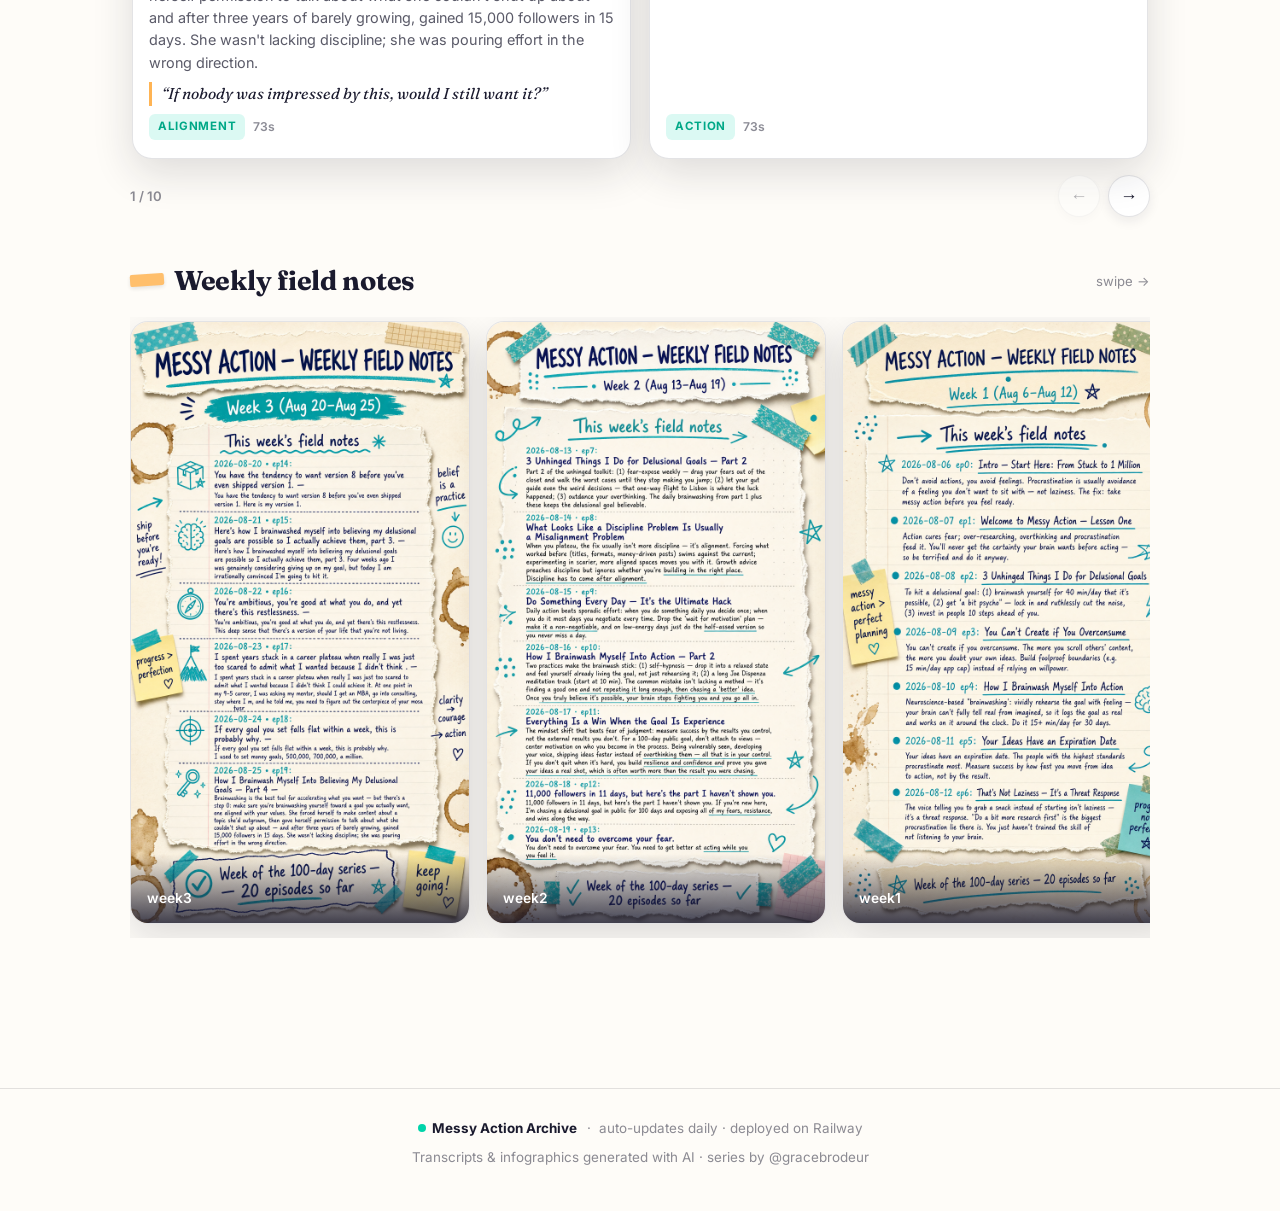
==== commit 856c6ca2: "feat: customized reflective action questions (SECTION 4) per episode + ep19 + all 20 daily & 5 weekl" ====
--- a/index.html
+++ b/index.html
@@ -114,15 +114,14 @@
     color: #fff; padding: 34px 16px 14px; font-size: .86rem; font-weight: 600;
   }
 
-  /* episode carousel */
+  /* episode carousel (paginated: 2 episodes per page) */
   .carousel-wrap { position: relative; }
   .carousel {
-    display: flex; gap: 18px; overflow-x: auto; scroll-snap-type: x mandatory;
-    padding: 6px 2px 22px; scrollbar-width: none; -webkit-overflow-scrolling: touch;
-  }
-  .carousel::-webkit-scrollbar { display: none; }
+    display: grid; grid-template-columns: repeat(2, 1fr); gap: 18px;
+    padding: 6px 2px 22px;
+  }
   .card {
-    flex: 0 0 min(84vw, 320px); scroll-snap-align: start; scroll-snap-stop: always;
+    min-width: 0;
     background: #fff; border: 1px solid var(--line); border-radius: 20px; overflow: hidden;
     box-shadow: var(--shadow); cursor: pointer; position: relative;
     transition: transform .18s ease, box-shadow .18s ease;
@@ -161,7 +160,8 @@
   }
   .dur { font-size: .76rem; color: rgba(26,26,46,.5); font-weight: 600; }
 
-  .arrows { display: flex; gap: 8px; justify-content: flex-end; margin-top: -6px; }
+  .arrows { display: flex; gap: 8px; justify-content: flex-end; align-items: center; margin-top: -6px; }
+  .pagecount { font-size: .82rem; color: rgba(26,26,46,.5); font-weight: 600; margin-right: auto; }
   .arrow {
     width: 42px; height: 42px; border-radius: 50%; border: 1px solid var(--line);
     background: #fff; color: var(--ink); font-size: 1.1rem; cursor: pointer;
@@ -170,6 +170,8 @@
   }
   .arrow:hover { background: var(--teal); color: #05362c; }
   .arrow:active { transform: scale(.92); }
+  .arrow:disabled { opacity: .32; cursor: default; pointer-events: none; }
+  .arrow:disabled:hover { background: #fff; color: var(--ink); }
 
   /* search */
   .searchbox {
@@ -313,13 +315,14 @@
 
   <section id="epsSec">
     <div class="sec-head">
-      <h2><span class="tape"></span>All episodes</h2>
-      <span class="hint">tap the arrows to flip through →</span>
+      <h2><span class="tape"></span>Recent episodes</h2>
+      <span class="hint">showing the 2 latest · use ← → (or swipe) for older days</span>
     </div>
     <div class="carousel-wrap">
       <div class="carousel" id="carousel"></div>
     </div>
     <div class="arrows">
+      <span class="pagecount" id="pagecount">–</span>
       <button class="arrow" id="prevBtn" aria-label="previous">←</button>
       <button class="arrow" id="nextBtn" aria-label="next">→</button>
     </div>
@@ -407,34 +410,9 @@
 
   // episode cards — only the NEWEST 5 get their image downloaded up front.
   // Older cards render a text fallback; the infographic swaps in on demand
-  // (card click or arrow flip), so opening the site never pulls ~100MB of PNGs.
-  const LATEST_IMAGES = 5;
-  $('#carousel').innerHTML = eps.map((e, i) => {
-    const img = (i < LATEST_IMAGES) ? imgFor(e) : null;
-    const cover = img
-      ? `<img src="${img}" alt="Episode ${e.ep} infographic" loading="lazy">`
-      : `<div class="fallback"><h3 style="font-family:var(--serif);font-size:1.2rem;line-height:1.15">${esc(e.title)}</h3><div style="font-size:.85rem;opacity:.75;margin-top:6px">${esc(e.key_message)}</div></div>`;
-    return `
-    <article class="card" data-ep="${e.ep}" tabindex="0" role="button" aria-label="Open episode ${e.ep}">
-      <div class="cover">
-        ${cover}
-        <span class="ep-badge">EP ${e.ep}</span>
-        <span class="date-badge">${fmtDate(e.date)}</span>
-      </div>
-      <div class="body">
-        <h3>${esc(e.title)}</h3>
-        <div class="msg">${esc(e.key_message)}</div>
-        <div class="quote">“${esc(e.quote)}”</div>
-        <div class="meta"><span class="tag">${esc(e.tag||'action')}</span><span class="dur">${dur(e.duration_s)}</span></div>
-      </div>
-    </article>`;
-  }).join('');
-
-  // click / keyboard
-  document.querySelectorAll('.card').forEach(c => {
-    c.addEventListener('click', () => { loadCardImage(+c.dataset.ep); openEpisode(+c.dataset.ep); });
-    c.addEventListener('keydown', ev => { if (ev.key === 'Enter') { loadCardImage(+c.dataset.ep); openEpisode(+c.dataset.ep); } });
-  });
+  epsAll = eps;
+  curPage = Math.min(curPage, Math.max(0, totalPages() - 1));
+  renderCarousel();
 }
 
 // Swap an old card's text fallback for its real infographic the first time the
@@ -492,24 +470,69 @@
 }
 function closeModal() { $('#modal').classList.remove('open'); $('#modal').innerHTML=''; document.body.style.overflow=''; }
 
-// carousel arrows — flip one episode at a time (snaps to card)
+// --- paginated carousel: 2 episodes per page, newest first ---
+const PAGE_SIZE = 2;
+let epsAll = [];   // newest-first
+let curPage = 0;
+
+function totalPages() { return Math.max(1, Math.ceil(epsAll.length / PAGE_SIZE)); }
+
+function cardFor(e) {
+  // only 2 cards are ever rendered, so always attach the infographic directly
+  const img = imgFor(e);
+  const cover = img
+    ? `<img src="${img}" alt="Episode ${e.ep} infographic" loading="lazy">`
+    : `<div class="fallback"><h3 style="font-family:var(--serif);font-size:1.2rem;line-height:1.15">${esc(e.title)}</h3><div style="font-size:.85rem;opacity:.75;margin-top:6px">${esc(e.key_message)}</div></div>`;
+  return `
+    <article class="card" data-ep="${e.ep}" tabindex="0" role="button" aria-label="Open episode ${e.ep}">
+      <div class="cover">
+        ${cover}
+        <span class="ep-badge">EP ${e.ep}</span>
+        <span class="date-badge">${fmtDate(e.date)}</span>
+      </div>
+      <div class="body">
+        <h3>${esc(e.title)}</h3>
+        <div class="msg">${esc(e.key_message)}</div>
+        <div class="quote">“${esc(e.quote)}”</div>
+        <div class="meta"><span class="tag">${esc(e.tag||'action')}</span><span class="dur">${dur(e.duration_s)}</span></div>
+      </div>
+    </article>`;
+}
+
+function renderCarousel() {
+  const car = $('#carousel');
+  const start = curPage * PAGE_SIZE;
+  car.innerHTML = epsAll.slice(start, start + PAGE_SIZE).map(cardFor).join('');
+
+  const pc = $('#pagecount');
+  if (pc) pc.textContent = (curPage + 1) + ' / ' + totalPages();
+  const prev = $('#prevBtn'), next = $('#nextBtn');
+  if (prev) prev.disabled = curPage === 0;
+  if (next) next.disabled = curPage >= totalPages() - 1;
+
+  car.querySelectorAll('.card').forEach(c => {
+    c.addEventListener('click', () => { loadCardImage(+c.dataset.ep); openEpisode(+c.dataset.ep); });
+    c.addEventListener('keydown', ev => { if (ev.key === 'Enter') { loadCardImage(+c.dataset.ep); openEpisode(+c.dataset.ep); } });
+  });
+}
+
 function stepCarousel(dir) {
-  const car = $('#carousel');
-  const cards = [...car.querySelectorAll('.card')];
-  if (!cards.length) return;
-  const center = car.scrollLeft + car.clientWidth / 2;
-  let idx = 0, best = Infinity;
-  cards.forEach((c, i) => {
-    const d = Math.abs(c.offsetLeft + c.offsetWidth / 2 - center);
-    if (d < best) { best = d; idx = i; }
-  });
-  const target = Math.min(cards.length - 1, Math.max(0, idx + dir));
-  cards[target].scrollIntoView({ behavior: 'smooth', block: 'nearest', inline: 'center' });
-  // fetch this card's infographic only when it becomes the focused one
-  loadCardImage(+cards[target].dataset.ep);
+  curPage = Math.min(totalPages() - 1, Math.max(0, curPage + dir));
+  renderCarousel();
 }
 $('#nextBtn').addEventListener('click', () => stepCarousel(1));
 $('#prevBtn').addEventListener('click', () => stepCarousel(-1));
+
+// touch swipe: left = older days, right = newer days
+let _tX = null;
+const _carEl = $('#carousel');
+_carEl.addEventListener('touchstart', ev => { _tX = ev.touches[0].clientX; }, { passive: true });
+_carEl.addEventListener('touchend', ev => {
+  if (_tX === null) return;
+  const dx = ev.changedTouches[0].clientX - _tX;
+  if (Math.abs(dx) > 48) stepCarousel(dx < 0 ? 1 : -1);
+  _tX = null;
+}, { passive: true });
 
 // search
 let searchTimer;
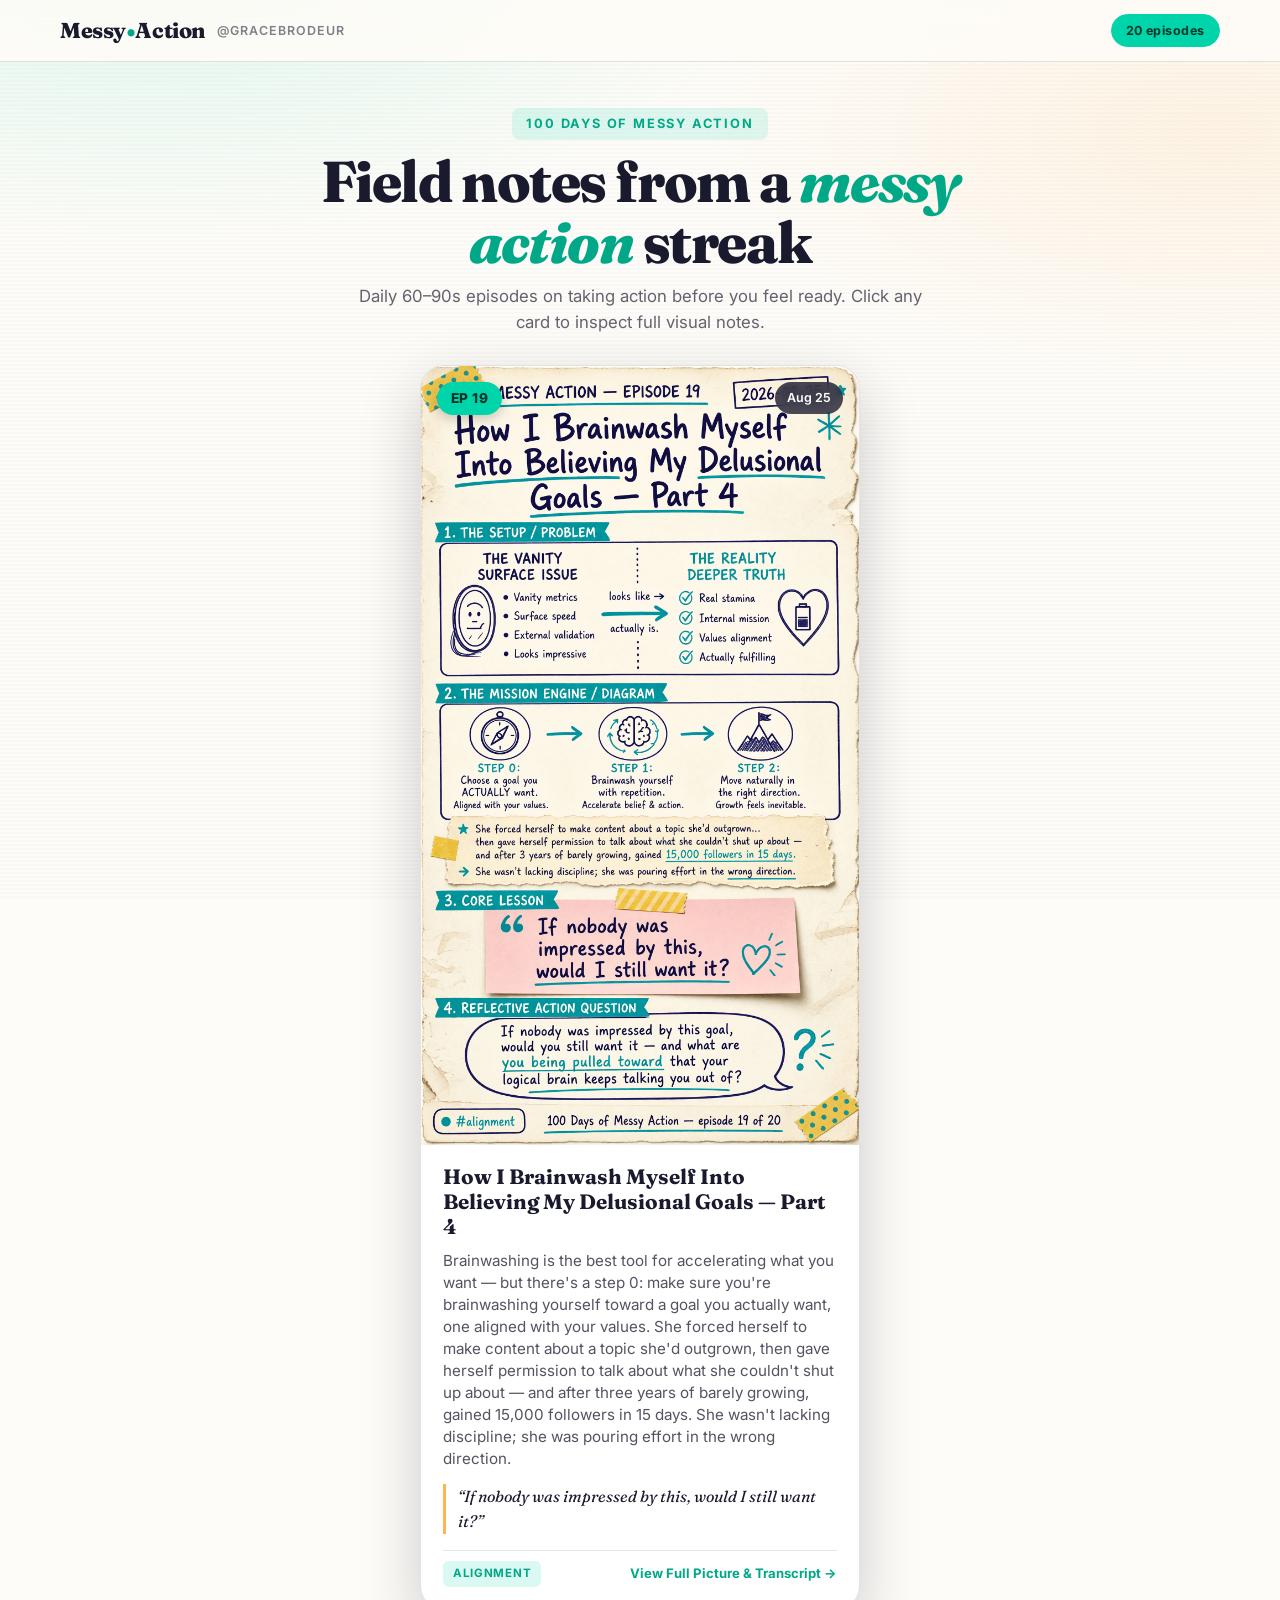
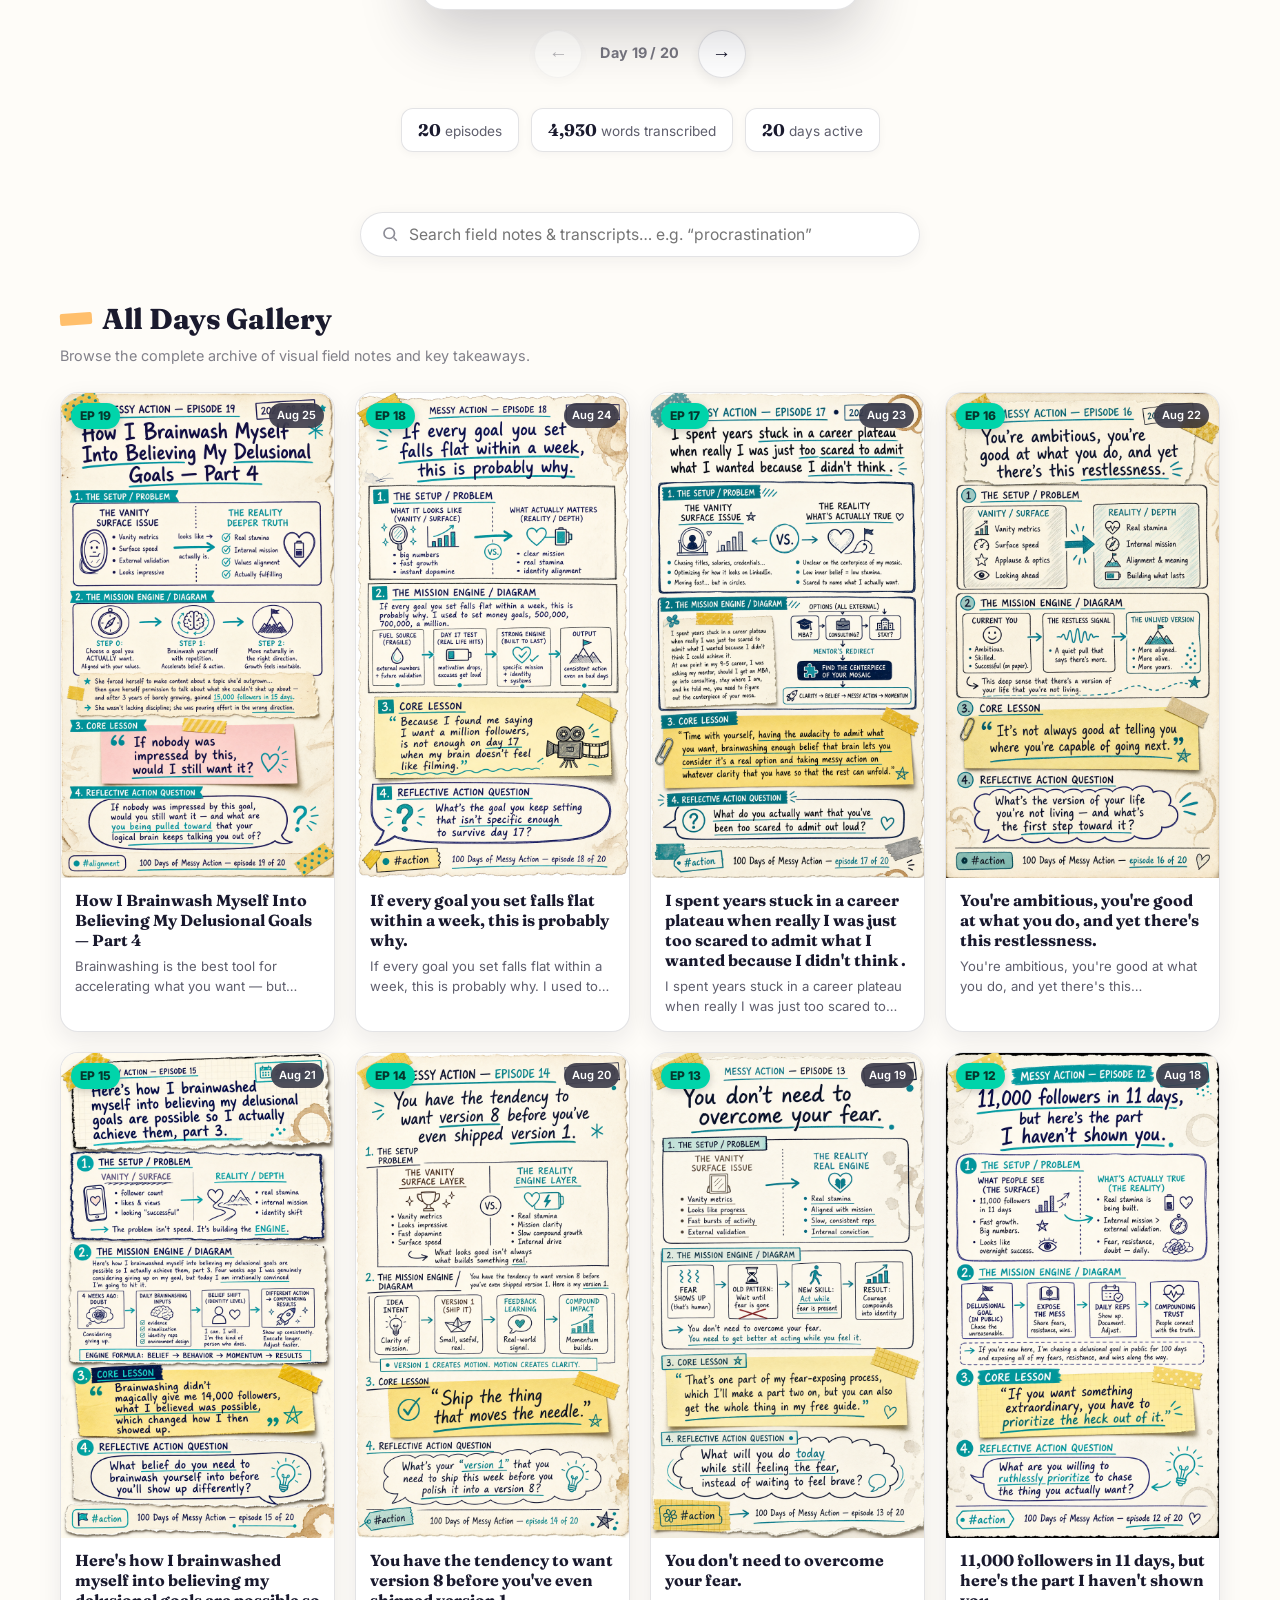
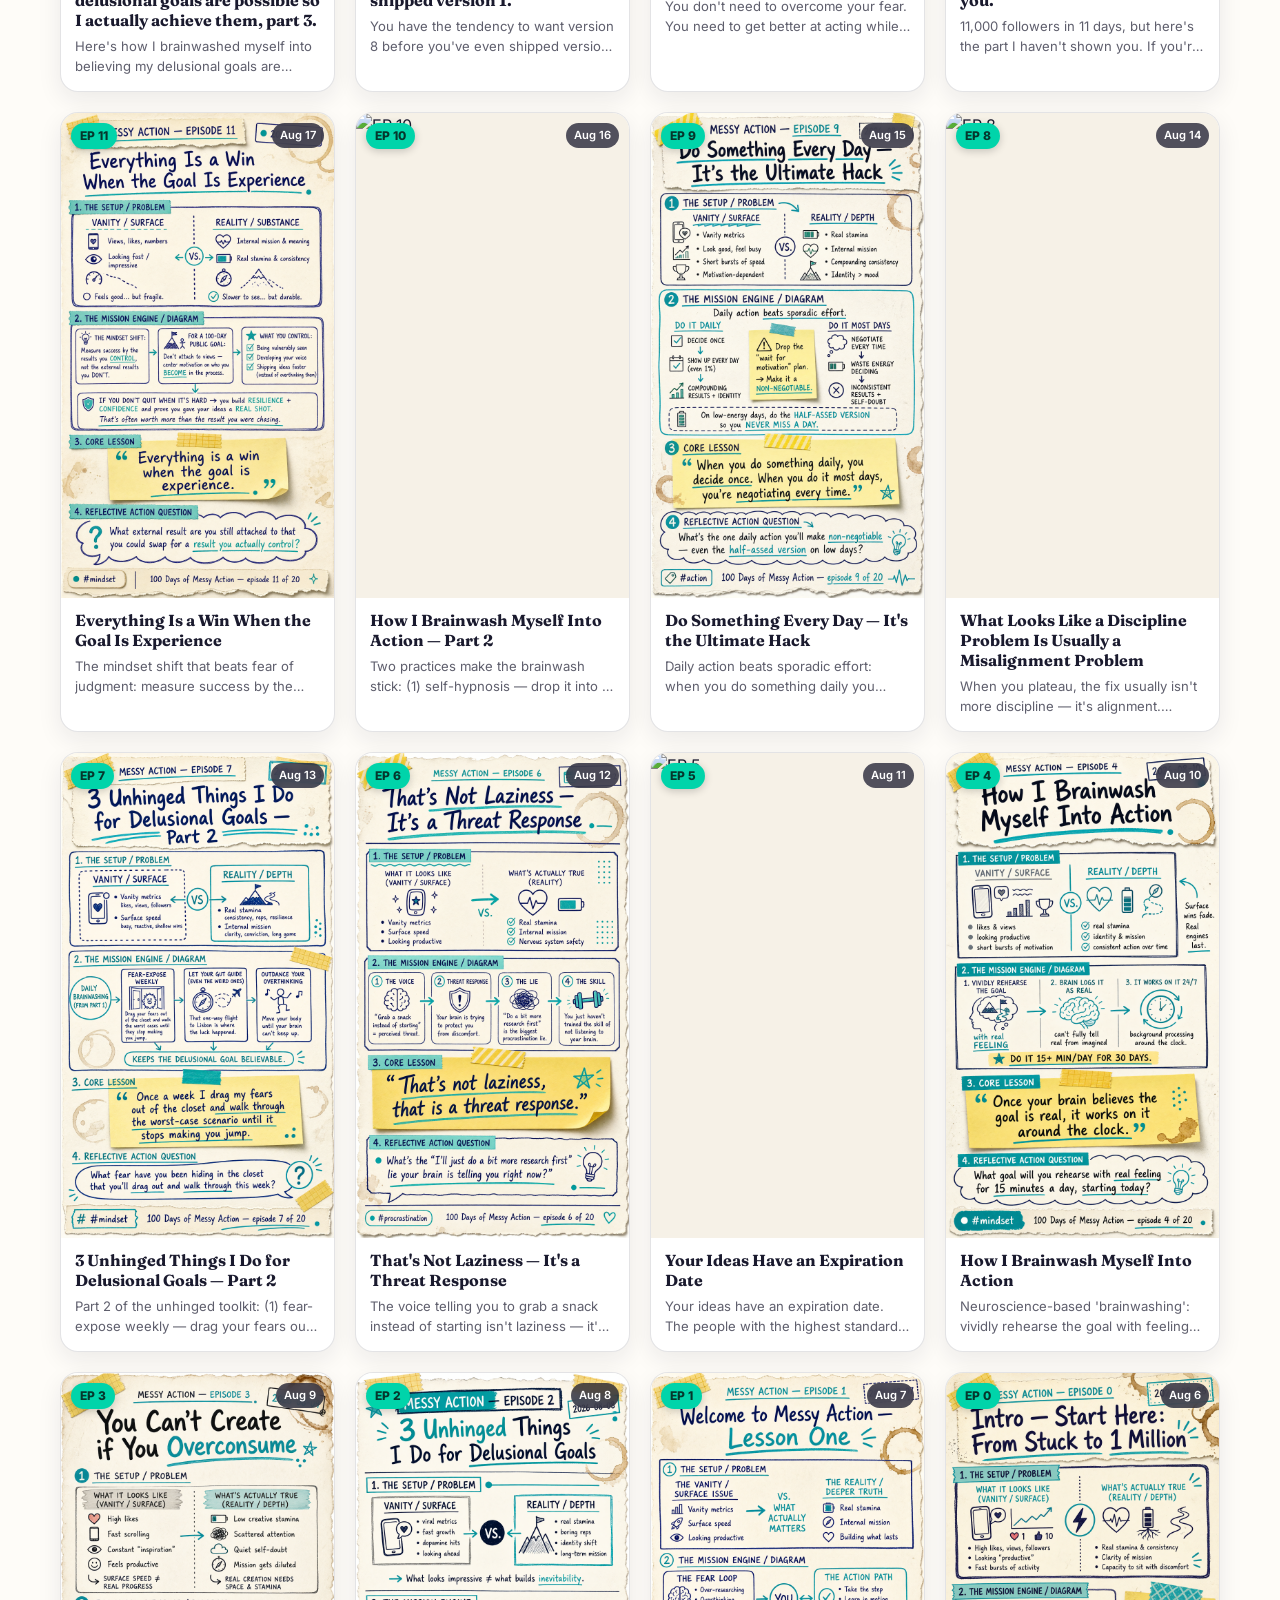
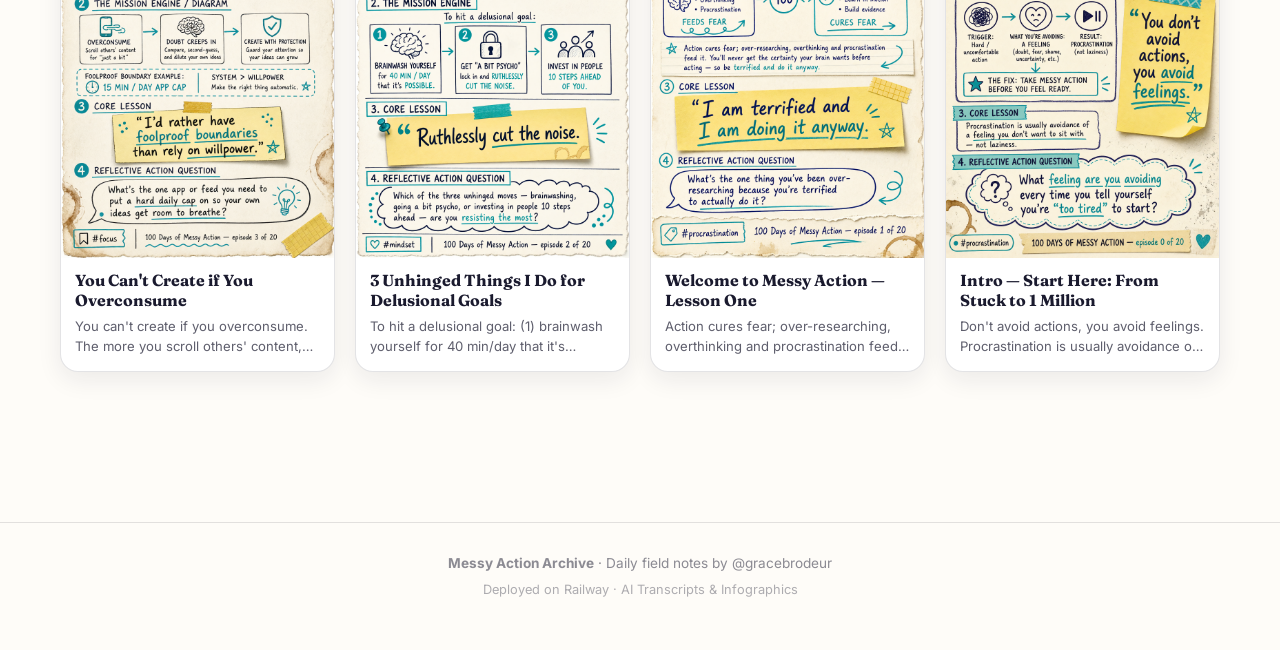
==== commit c0da131b: "feat: single hero card with swipe/nav + lightbox + full gallery grid" ====
--- a/index.html
+++ b/index.html
@@ -19,6 +19,7 @@
     --clay: #E76F51;
     --line: rgba(26,26,46,.12);
     --shadow: 0 14px 40px rgba(26,26,46,.14);
+    --shadow-lg: 0 22px 60px rgba(26,26,46,.22);
     --serif: "Fraunces", Georgia, serif;
     --sans: "Inter", -apple-system, BlinkMacSystemFont, "Segoe UI", sans-serif;
   }
@@ -32,186 +33,252 @@
     line-height: 1.55;
     overflow-x: hidden;
   }
-  /* paper texture */
   body::before {
     content: ""; position: fixed; inset: 0; z-index: -1; pointer-events: none;
     background:
-      radial-gradient(ellipse 90% 60% at 12% -5%, rgba(0,212,170,.10), transparent 55%),
-      radial-gradient(ellipse 80% 55% at 95% 15%, rgba(255,180,84,.10), transparent 50%),
+      radial-gradient(ellipse 90% 60% at 12% -5%, rgba(0,212,170,.12), transparent 55%),
+      radial-gradient(ellipse 80% 55% at 95% 15%, rgba(255,180,84,.12), transparent 50%),
       repeating-linear-gradient(0deg, transparent 0 2px, rgba(26,26,46,.015) 2px 4px);
   }
 
   header {
     position: sticky; top: 0; z-index: 50;
-    background: rgba(254,252,248,.85);
+    background: rgba(254,252,248,.88);
     backdrop-filter: blur(14px); -webkit-backdrop-filter: blur(14px);
     border-bottom: 1px solid var(--line);
   }
   .nav {
-    max-width: 1060px; margin: 0 auto; padding: 14px 20px;
+    max-width: 1200px; margin: 0 auto; padding: 14px 20px;
     display: flex; align-items: center; gap: 12px;
   }
   .nav .logo {
     font-family: var(--serif); font-weight: 800; font-size: 1.35rem; letter-spacing: -.02em;
   }
-  .nav .logo .dot { color: var(--teal); }
+  .nav .logo .dot { color: var(--teal-deep); }
   .nav .creator { font-size: .78rem; color: rgba(26,26,46,.55); font-weight: 600; letter-spacing: .08em; text-transform: uppercase; }
   .nav .spacer { flex: 1; }
   .pill {
     font-size: .78rem; font-weight: 700; letter-spacing: .04em;
-    padding: 6px 12px; border-radius: 999px;
+    padding: 6px 14px; border-radius: 999px;
     border: 1px solid var(--line); background: #fff; color: var(--ink);
-    white-space: nowrap;
   }
   .pill.teal { background: var(--teal); border-color: var(--teal); color: #05362c; }
-  .pill.warm { background: var(--warm); border-color: var(--warm); color: #4a2a00; }
-
-  main { max-width: 1060px; margin: 0 auto; padding: 26px 20px 90px; }
-
-  .hero { padding: 18px 0 30px; }
-  .hero .kicker {
+
+  main { max-width: 1200px; margin: 0 auto; padding: 26px 20px 90px; }
+
+  /* HERO SECTION */
+  .hero-section {
+    padding: 20px 0 40px;
+    display: flex; flex-direction: column; align-items: center; text-align: center;
+  }
+  .hero-kicker {
     display: inline-block; font-size: .8rem; font-weight: 700; letter-spacing: .14em;
-    text-transform: uppercase; color: var(--teal-deep); margin-bottom: 10px;
-    background: rgba(0,212,170,.12); padding: 6px 12px; border-radius: 8px;
-  }
-  .hero h1 {
-    font-family: var(--serif); font-weight: 800; font-size: clamp(2.4rem, 7vw, 4.2rem);
-    line-height: 1.02; letter-spacing: -.025em; margin-bottom: 12px;
-  }
-  .hero h1 em { font-style: italic; color: var(--teal-deep); }
-  .hero p.sub { font-size: 1.06rem; color: rgba(26,26,46,.68); max-width: 620px; }
-  .stats { display: flex; flex-wrap: wrap; gap: 10px; margin-top: 22px; }
-  .stat {
-    background: #fff; border: 1px solid var(--line); border-radius: 14px;
-    padding: 12px 18px; box-shadow: 0 4px 14px rgba(26,26,46,.06);
-  }
-  .stat b { font-family: var(--serif); font-size: 1.5rem; display: block; line-height: 1.1; }
-  .stat span { font-size: .76rem; color: rgba(26,26,46,.55); letter-spacing: .05em; text-transform: uppercase; font-weight: 600; }
-
-  section { margin-top: 42px; }
-  .sec-head { display: flex; align-items: baseline; justify-content: space-between; gap: 12px; margin-bottom: 16px; }
-  .sec-head h2 {
-    font-family: var(--serif); font-weight: 700; font-size: 1.7rem; letter-spacing: -.01em;
-    display: flex; align-items: center; gap: 10px;
-  }
-  .sec-head h2 .tape {
-    width: 34px; height: 12px; background: var(--warm); opacity: .85;
-    border-radius: 2px; transform: rotate(-4deg); box-shadow: 0 2px 4px rgba(0,0,0,.12);
-  }
-  .sec-head .hint { font-size: .82rem; color: rgba(26,26,46,.5); }
-
-  /* weekly infographic strip */
-  .weekly-strip { display: flex; gap: 16px; overflow-x: auto; scroll-snap-type: x mandatory; padding: 4px 2px 14px; scrollbar-width: thin; }
-  .weekly-strip figure {
-    flex: 0 0 min(78vw, 340px); scroll-snap-align: start;
-    background: #fff; border: 1px solid var(--line); border-radius: 18px; overflow: hidden;
-    box-shadow: var(--shadow); position: relative;
-  }
-  .weekly-strip figure img { width: 100%; display: block; aspect-ratio: 9/16; object-fit: cover; }
-  .weekly-strip figcaption {
-    position: absolute; left: 0; right: 0; bottom: 0;
-    background: linear-gradient(transparent, rgba(26,26,46,.82));
-    color: #fff; padding: 34px 16px 14px; font-size: .86rem; font-weight: 600;
-  }
-
-  /* episode carousel (paginated: 2 episodes per page) */
-  .carousel-wrap { position: relative; }
-  .carousel {
-    display: grid; grid-template-columns: repeat(2, 1fr); gap: 18px;
-    padding: 6px 2px 22px;
-  }
-  .card {
-    min-width: 0;
-    background: #fff; border: 1px solid var(--line); border-radius: 20px; overflow: hidden;
-    box-shadow: var(--shadow); cursor: pointer; position: relative;
-    transition: transform .18s ease, box-shadow .18s ease;
-    display: flex; flex-direction: column;
-  }
-  .card:active { transform: scale(.97); }
-  .card .cover { position: relative; aspect-ratio: 9/14; overflow: hidden; background: var(--paper-2); }
-  .card .cover img { width: 100%; height: 100%; object-fit: cover; display: block; }
-  .card .cover .fallback {
-    position: absolute; inset: 0; display: flex; flex-direction: column; justify-content: flex-end;
-    padding: 16px; background: linear-gradient(160deg, #0f2a24, #1A1A2E 70%);
-    color: #fff;
-  }
-  .card .cover .ep-badge {
-    position: absolute; top: 12px; left: 12px;
-    background: var(--teal); color: #05362c; font-weight: 800; font-size: .8rem;
-    padding: 6px 11px; border-radius: 999px; letter-spacing: .03em;
-    box-shadow: 0 4px 10px rgba(0,0,0,.25);
-  }
-  .card .cover .date-badge {
-    position: absolute; top: 12px; right: 12px;
-    background: rgba(26,26,46,.72); color: #fff; font-size: .74rem; font-weight: 600;
-    padding: 6px 10px; border-radius: 999px; backdrop-filter: blur(4px);
-  }
-  .card .body { padding: 15px 16px 18px; display: flex; flex-direction: column; gap: 8px; flex: 1; }
-  .card .body h3 { font-family: var(--serif); font-weight: 700; font-size: 1.14rem; line-height: 1.2; letter-spacing: -.01em; }
-  .card .body .msg { font-size: .9rem; color: rgba(26,26,46,.72); }
-  .card .body .quote {
-    font-family: var(--serif); font-style: italic; font-size: .98rem;
-    border-left: 3px solid var(--warm); padding-left: 10px; color: var(--ink);
-  }
-  .card .body .meta { display: flex; gap: 8px; margin-top: auto; align-items: center; flex-wrap: wrap; }
-  .tag {
+    text-transform: uppercase; color: var(--teal-deep); margin-bottom: 12px;
+    background: rgba(0,212,170,.12); padding: 6px 14px; border-radius: 8px;
+  }
+  .hero-title {
+    font-family: var(--serif); font-weight: 800; font-size: clamp(2.2rem, 5vw, 3.6rem);
+    line-height: 1.05; letter-spacing: -.025em; margin-bottom: 10px; max-width: 800px;
+  }
+  .hero-title em { font-style: italic; color: var(--teal-deep); }
+  .hero-sub { font-size: 1.05rem; color: rgba(26,26,46,.68); max-width: 580px; margin-bottom: 30px; }
+
+  /* HERO CARD CONTAINER (Single active card with swipe + arrows) */
+  .hero-card-stage {
+    position: relative; width: 100%; max-width: 440px; margin: 0 auto;
+    perspective: 1000px; touch-action: pan-y;
+  }
+  .hero-card {
+    background: #fff; border: 1px solid var(--line); border-radius: 24px;
+    overflow: hidden; box-shadow: var(--shadow-lg); cursor: pointer;
+    transition: transform .25s ease, opacity .25s ease, box-shadow .25s ease;
+    display: flex; flex-direction: column; text-align: left;
+    position: relative;
+  }
+  .hero-card:hover { transform: translateY(-4px); box-shadow: 0 28px 70px rgba(26,26,46,.25); }
+  .hero-card .cover {
+    position: relative; aspect-ratio: 9/16; width: 100%; background: var(--paper-2); overflow: hidden;
+  }
+  .hero-card .cover img { width: 100%; height: 100%; object-fit: cover; display: block; }
+  .hero-card .cover .click-hint {
+    position: absolute; inset: 0; background: rgba(26,26,46,.22);
+    display: flex; align-items: center; justify-content: center; opacity: 0; transition: opacity .2s ease;
+  }
+  .hero-card:hover .click-hint { opacity: 1; }
+  .hero-card .cover .click-hint span {
+    background: rgba(254,252,248,.95); color: var(--ink); font-weight: 700; font-size: .88rem;
+    padding: 10px 18px; border-radius: 999px; box-shadow: 0 8px 20px rgba(0,0,0,.2);
+    backdrop-filter: blur(8px); display: flex; align-items: center; gap: 6px;
+  }
+
+  .hero-card .ep-badge {
+    position: absolute; top: 16px; left: 16px; z-index: 2;
+    background: var(--teal); color: #05362c; font-weight: 800; font-size: .85rem;
+    padding: 6px 14px; border-radius: 999px; letter-spacing: .03em;
+    box-shadow: 0 4px 12px rgba(0,0,0,.2);
+  }
+  .hero-card .date-badge {
+    position: absolute; top: 16px; right: 16px; z-index: 2;
+    background: rgba(26,26,46,.78); color: #fff; font-size: .78rem; font-weight: 600;
+    padding: 6px 12px; border-radius: 999px; backdrop-filter: blur(6px);
+  }
+
+  .hero-card .body { padding: 20px 22px 22px; display: flex; flex-direction: column; gap: 10px; }
+  .hero-card .body h3 { font-family: var(--serif); font-weight: 700; font-size: 1.3rem; line-height: 1.2; }
+  .hero-card .body .msg { font-size: .95rem; color: rgba(26,26,46,.75); line-height: 1.45; }
+  .hero-card .body .quote {
+    font-family: var(--serif); font-style: italic; font-size: 1rem;
+    border-left: 3px solid var(--warm); padding-left: 12px; color: var(--ink); margin-top: 4px;
+  }
+  .hero-card .body .meta-bar {
+    display: flex; justify-content: space-between; align-items: center; margin-top: 6px; pt-2; border-top: 1px solid var(--line);
+    padding-top: 10px;
+  }
+  .hero-card .body .tag {
     font-size: .72rem; font-weight: 700; letter-spacing: .06em; text-transform: uppercase;
-    background: rgba(0,212,170,.14); color: var(--teal-deep); padding: 4px 9px; border-radius: 6px;
-  }
-  .dur { font-size: .76rem; color: rgba(26,26,46,.5); font-weight: 600; }
-
-  .arrows { display: flex; gap: 8px; justify-content: flex-end; align-items: center; margin-top: -6px; }
-  .pagecount { font-size: .82rem; color: rgba(26,26,46,.5); font-weight: 600; margin-right: auto; }
-  .arrow {
-    width: 42px; height: 42px; border-radius: 50%; border: 1px solid var(--line);
-    background: #fff; color: var(--ink); font-size: 1.1rem; cursor: pointer;
-    display: grid; place-items: center; box-shadow: 0 4px 12px rgba(26,26,46,.08);
-    transition: background .15s, transform .15s;
-  }
-  .arrow:hover { background: var(--teal); color: #05362c; }
-  .arrow:active { transform: scale(.92); }
-  .arrow:disabled { opacity: .32; cursor: default; pointer-events: none; }
-  .arrow:disabled:hover { background: #fff; color: var(--ink); }
-
-  /* search */
+    background: rgba(0,212,170,.14); color: var(--teal-deep); padding: 4px 10px; border-radius: 6px;
+  }
+  .hero-card .body .action-link {
+    font-size: .82rem; font-weight: 700; color: var(--teal-deep); text-decoration: none;
+    display: flex; align-items: center; gap: 4px;
+  }
+
+  /* NAVIGATION ARROWS FOR HERO */
+  .hero-nav {
+    display: flex; align-items: center; justify-content: center; gap: 18px; margin-top: 20px;
+  }
+  .hero-nav-btn {
+    width: 48px; height: 48px; border-radius: 50%; border: 1px solid var(--line);
+    background: #fff; color: var(--ink); font-size: 1.2rem; cursor: pointer;
+    display: grid; place-items: center; box-shadow: 0 4px 14px rgba(26,26,46,.08);
+    transition: background .18s, transform .18s, color .18s;
+  }
+  .hero-nav-btn:hover { background: var(--teal); color: #05362c; border-color: var(--teal); }
+  .hero-nav-btn:active { transform: scale(.94); }
+  .hero-nav-btn:disabled { opacity: .3; cursor: default; pointer-events: none; }
+  .hero-indicator { font-size: .9rem; font-weight: 700; color: rgba(26,26,46,.6); letter-spacing: .02em; }
+
+  /* SEARCH & STATS */
+  .stats-row { display: flex; justify-content: center; gap: 12px; margin: 30px 0 20px; flex-wrap: wrap; }
+  .stat-badge {
+    background: #fff; border: 1px solid var(--line); border-radius: 12px;
+    padding: 8px 16px; font-size: .85rem; color: rgba(26,26,46,.7);
+    box-shadow: 0 2px 8px rgba(26,26,46,.04);
+  }
+  .stat-badge b { font-family: var(--serif); color: var(--ink); font-size: 1.05rem; }
+
   .searchbox {
-    display: flex; align-items: center; gap: 10px;
+    display: flex; align-items: center; gap: 10px; max-width: 560px; margin: 0 auto 40px;
     background: #fff; border: 1px solid var(--line); border-radius: 999px;
-    padding: 11px 18px; box-shadow: 0 4px 14px rgba(26,26,46,.06); margin-bottom: 16px;
+    padding: 12px 20px; box-shadow: 0 4px 16px rgba(26,26,46,.06);
   }
   .searchbox svg { flex: 0 0 auto; opacity: .5; }
   .searchbox input {
     flex: 1; border: none; outline: none; font-family: var(--sans); font-size: .98rem;
     background: transparent; color: var(--ink);
   }
-  #results { display: none; }
+
+  /* GALLERY SECTION */
+  .section-head { margin-bottom: 24px; text-align: left; }
+  .section-head h2 {
+    font-family: var(--serif); font-weight: 800; font-size: 1.8rem; letter-spacing: -.01em;
+    display: flex; align-items: center; gap: 10px;
+  }
+  .section-head h2 .tape {
+    width: 32px; height: 12px; background: var(--warm); opacity: .85;
+    border-radius: 2px; transform: rotate(-4deg); display: inline-block;
+  }
+  .section-head p { font-size: .9rem; color: rgba(26,26,46,.55); margin-top: 4px; }
+
+  .gallery-grid {
+    display: grid; grid-template-columns: repeat(auto-fill, minmax(220px, 1fr)); gap: 20px;
+  }
+  .gallery-item {
+    background: #fff; border: 1px solid var(--line); border-radius: 18px; overflow: hidden;
+    box-shadow: 0 8px 24px rgba(26,26,46,.08); cursor: pointer; position: relative;
+    transition: transform .2s ease, box-shadow .2s ease;
+    display: flex; flex-direction: column;
+  }
+  .gallery-item:hover { transform: translateY(-5px); box-shadow: var(--shadow); }
+  .gallery-item .g-cover {
+    aspect-ratio: 9/16; width: 100%; position: relative; background: var(--paper-2); overflow: hidden;
+  }
+  .gallery-item .g-cover img { width: 100%; height: 100%; object-fit: cover; display: block; }
+  .gallery-item .g-badge {
+    position: absolute; top: 10px; left: 10px; z-index: 2;
+    background: var(--teal); color: #05362c; font-weight: 800; font-size: .75rem;
+    padding: 4px 9px; border-radius: 999px; box-shadow: 0 2px 8px rgba(0,0,0,.2);
+  }
+  .gallery-item .g-date {
+    position: absolute; top: 10px; right: 10px; z-index: 2;
+    background: rgba(26,26,46,.75); color: #fff; font-size: .7rem; font-weight: 600;
+    padding: 4px 8px; border-radius: 999px; backdrop-filter: blur(4px);
+  }
+  .gallery-item .g-body { padding: 12px 14px 14px; flex: 1; display: flex; flex-direction: column; gap: 4px; }
+  .gallery-item .g-body h4 { font-family: var(--serif); font-weight: 700; font-size: 1rem; line-height: 1.25; }
+  .gallery-item .g-body .g-msg { font-size: .82rem; color: rgba(26,26,46,.7); display: -webkit-box; -webkit-line-clamp: 2; -webkit-box-orient: vertical; overflow: hidden; margin-top: 2px; }
+
+  /* SEARCH RESULTS */
+  #results { display: none; margin-bottom: 40px; }
   .result-item {
     background: #fff; border: 1px solid var(--line); border-radius: 14px;
     padding: 14px 18px; margin-bottom: 10px; cursor: pointer;
     box-shadow: 0 4px 12px rgba(26,26,46,.05); transition: border-color .15s;
   }
   .result-item:hover { border-color: var(--teal); }
-  .result-item .rt { font-weight: 700; font-size: .92rem; margin-bottom: 4px; }
+  .result-item .rt { font-weight: 700; font-size: .95rem; margin-bottom: 4px; }
   .result-item .rt .ep-tag { color: var(--teal-deep); margin-right: 8px; }
   .result-item p { font-size: .88rem; color: rgba(26,26,46,.72); }
   .result-item mark { background: rgba(255,180,84,.45); border-radius: 3px; padding: 0 2px; }
-  .result-item .words { font-size: .74rem; color: rgba(26,26,46,.45); margin-top: 6px; }
-  .empty {
-    text-align: center; padding: 34px 20px; color: rgba(26,26,46,.5);
-    background: #fff; border: 1px dashed var(--line); border-radius: 16px; font-size: .95rem;
-  }
-
-  /* fullscreen episode view */
+
+  /* LIGHTBOX / FULL PICTURE VIEW */
+  #lightbox {
+    position: fixed; inset: 0; z-index: 200; display: none;
+    background: rgba(15,15,26,.92); backdrop-filter: blur(16px); -webkit-backdrop-filter: blur(16px);
+    overflow-y: auto; padding: 20px;
+    align-items: center; justify-content: center;
+  }
+  #lightbox.open { display: flex; animation: fadeIn .2s ease; }
+  @keyframes fadeIn { from { opacity: 0; } to { opacity: 1; } }
+
+  .lb-content {
+    max-width: 520px; width: 100%; margin: auto; position: relative;
+    display: flex; flex-direction: column; align-items: center; gap: 16px;
+  }
+  .lb-img-wrap {
+    width: 100%; border-radius: 20px; overflow: hidden; box-shadow: 0 30px 80px rgba(0,0,0,.6);
+    position: relative; background: #000; max-height: 80vh; aspect-ratio: 9/16;
+  }
+  .lb-img-wrap img { width: 100%; height: 100%; object-fit: contain; display: block; }
+
+  .lb-close {
+    position: absolute; top: -16px; right: -16px; z-index: 10;
+    width: 42px; height: 48px; border-radius: 50%; border: none;
+    background: #fff; color: var(--ink); font-size: 1.2rem; font-weight: 700;
+    cursor: pointer; display: grid; place-items: center; box-shadow: 0 6px 20px rgba(0,0,0,.3);
+  }
+  .lb-actions {
+    display: flex; gap: 12px; width: 100%; justify-content: center; flex-wrap: wrap;
+  }
+  .lb-btn {
+    padding: 10px 20px; border-radius: 999px; font-weight: 700; font-size: .88rem;
+    border: none; cursor: pointer; text-decoration: none; display: flex; align-items: center; gap: 6px;
+  }
+  .lb-btn.primary { background: var(--teal); color: #05362c; }
+  .lb-btn.secondary { background: rgba(255,255,255,.15); color: #fff; backdrop-filter: blur(6px); }
+
+  /* DETAIL MODAL */
   #modal {
-    position: fixed; inset: 0; z-index: 100; display: none;
+    position: fixed; inset: 0; z-index: 210; display: none;
     background: var(--paper); overflow-y: auto; -webkit-overflow-scrolling: touch;
   }
-  #modal.open { display: block; animation: rise .28s ease; }
-  @keyframes rise { from { opacity: 0; transform: translateY(26px); } to { opacity: 1; transform: none; } }
+  #modal.open { display: block; animation: rise .25s ease; }
+  @keyframes rise { from { opacity: 0; transform: translateY(20px); } to { opacity: 1; transform: none; } }
+
   .mv-head {
     position: sticky; top: 0; z-index: 5;
-    display: flex; align-items: center; gap: 10px; padding: 12px 16px;
-    background: rgba(254,252,248,.9); backdrop-filter: blur(12px); border-bottom: 1px solid var(--line);
+    display: flex; align-items: center; gap: 10px; padding: 14px 20px;
+    background: rgba(254,252,248,.92); backdrop-filter: blur(12px); border-bottom: 1px solid var(--line);
   }
   .mv-head .close {
     width: 38px; height: 38px; border-radius: 50%; border: 1px solid var(--line); background: #fff;
@@ -220,68 +287,37 @@
   .mv-head .mv-title { font-weight: 700; font-size: 1rem; flex: 1; white-space: nowrap; overflow: hidden; text-overflow: ellipsis; }
   .mv-head a {
     font-size: .8rem; font-weight: 700; color: var(--teal-deep); text-decoration: none;
-    background: rgba(0,212,170,.12); padding: 7px 13px; border-radius: 999px;
-  }
-  .mv-hero { max-width: 720px; margin: 0 auto; padding: 26px 22px 10px; }
-  .mv-hero .cover {
-    border-radius: 22px; overflow: hidden; box-shadow: var(--shadow);
-    aspect-ratio: 9/16; max-height: 64vh; margin: 0 auto; max-width: 420px;
-    display: block; object-fit: cover; width: 100%;
-  }
-  .mv-hero .noimg {
-    aspect-ratio: 9/16; max-width: 420px; margin: 0 auto; border-radius: 22px;
-    background: linear-gradient(160deg, #0f2a24, #1A1A2E 70%); color: #fff;
-    display: flex; flex-direction: column; justify-content: flex-end; padding: 22px;
-    box-shadow: var(--shadow);
-  }
-  .mv-body { max-width: 720px; margin: 0 auto; padding: 20px 22px 90px; }
-  .mv-body h2 { font-family: var(--serif); font-weight: 800; font-size: 2rem; line-height: 1.08; letter-spacing: -.02em; margin-bottom: 6px; }
-  .mv-meta { font-size: .82rem; color: rgba(26,26,46,.55); font-weight: 600; margin-bottom: 18px; display: flex; gap: 12px; flex-wrap: wrap; }
+    background: rgba(0,212,170,.12); padding: 7px 14px; border-radius: 999px;
+  }
+
+  .mv-body { max-width: 680px; margin: 0 auto; padding: 30px 20px 90px; }
+  .mv-body h2 { font-family: var(--serif); font-weight: 800; font-size: 2rem; line-height: 1.1; margin-bottom: 8px; }
+  .mv-meta { font-size: .84rem; color: rgba(26,26,46,.55); font-weight: 600; margin-bottom: 20px; display: flex; gap: 12px; }
   .keycard {
     background: #fff; border: 1px solid var(--line); border-radius: 16px;
-    padding: 18px 20px; margin-bottom: 16px; box-shadow: 0 6px 18px rgba(26,26,46,.07);
-    position: relative;
-  }
-  .keycard::before {
-    content: ""; position: absolute; top: -7px; left: 22px; width: 62px; height: 15px;
-    background: var(--warm); opacity: .9; border-radius: 2px; transform: rotate(-2deg);
+    padding: 18px 20px; margin-bottom: 18px; box-shadow: 0 6px 18px rgba(26,26,46,.06);
   }
   .keycard .lab { font-size: .72rem; letter-spacing: .1em; text-transform: uppercase; font-weight: 800; color: var(--teal-deep); margin-bottom: 6px; }
-  .keycard p { font-size: 1.06rem; }
+  .keycard p { font-size: 1.05rem; }
   .quotecard {
-    font-family: var(--serif); font-style: italic; font-size: 1.3rem; line-height: 1.35;
-    border-left: 4px solid var(--teal); padding: 4px 0 4px 18px; margin: 4px 0 22px; color: var(--ink);
+    font-family: var(--serif); font-style: italic; font-size: 1.25rem; line-height: 1.35;
+    border-left: 4px solid var(--teal); padding: 4px 0 4px 18px; margin: 10px 0 24px; color: var(--ink);
   }
   .transcript {
     background: #fff; border: 1px solid var(--line); border-radius: 16px;
-    padding: 20px; font-size: .95rem; line-height: 1.7;
-    max-height: 480px; overflow-y: auto; box-shadow: 0 6px 18px rgba(26,26,46,.06);
-  }
-  .transcript .seg { margin-bottom: 10px; }
-  .transcript .ts { color: var(--teal-deep); font-size: .78rem; font-weight: 700; margin-right: 8px; }
-  .h-seg {
-    max-width: 720px; margin: 22px auto 10px; padding: 0 22px;
-    font-family: var(--serif); font-weight: 700; font-size: 1.25rem;
-  }
-  .segments { max-width: 720px; margin: 0 auto; padding: 0 22px 60px; }
-  .seg-card {
-    background: var(--paper-2); border: 1px solid var(--line); border-radius: 12px;
-    padding: 11px 14px; margin-bottom: 8px; display: grid; grid-template-columns: 58px 1fr; gap: 10px;
-  }
-  .seg-card .t { font-weight: 700; color: var(--teal-deep); font-size: .82rem; padding-top: 2px; }
-  .seg-card p { font-size: .9rem; }
+    padding: 20px; font-size: .95rem; line-height: 1.7; box-shadow: 0 6px 18px rgba(26,26,46,.05);
+  }
 
   footer {
     border-top: 1px solid var(--line); margin-top: 60px;
-    padding: 28px 20px 44px; text-align: center; color: rgba(26,26,46,.5); font-size: .84rem;
-  }
-  footer b { color: var(--ink); }
-  footer .rail { display: inline-flex; align-items: center; gap: 6px; }
-  footer .rail .r { width: 8px; height: 8px; border-radius: 50%; background: var(--teal); display: inline-block; }
+    padding: 30px 20px 50px; text-align: center; color: rgba(26,26,46,.5); font-size: .85rem;
+  }
   .hidden { display: none !important; }
 
-  @media (min-width: 800px) {
-    .card { flex-basis: 300px; }
+  @media (max-width: 600px) {
+    .gallery-grid { grid-template-columns: repeat(2, 1fr); gap: 12px; }
+    .gallery-item .g-body { padding: 10px; }
+    .gallery-item .g-body h4 { font-size: .9rem; }
   }
 </style>
 </head>
@@ -297,286 +333,296 @@
 </header>
 
 <main>
-  <div class="hero">
-    <span class="kicker">100 Days of Messy Action</span>
-    <h1>Field notes from<br>a <em>messy</em> action streak</h1>
-    <p class="sub">Daily 60–90 second episodes on procrastination, delusional goals and taking action before you feel ready. Every episode transcribed, indexed and illustrated.</p>
-    <div class="stats">
-      <div class="stat"><b id="statEps">–</b><span>episodes</span></div>
-      <div class="stat"><b id="statWords">–</b><span>words indexed</span></div>
-      <div class="stat"><b id="statDay">–</b><span>day of series</span></div>
+  <!-- HERO SECTION: Single day card view with swipe/nav -->
+  <div class="hero-section">
+    <span class="hero-kicker">100 Days of Messy Action</span>
+    <h1 class="hero-title">Field notes from a <em>messy action</em> streak</h1>
+    <p class="hero-sub">Daily 60–90s episodes on taking action before you feel ready. Click any card to inspect full visual notes.</p>
+
+    <div class="hero-card-stage" id="heroStage">
+      <!-- Active Hero Card rendered by JS -->
+    </div>
+
+    <div class="hero-nav">
+      <button class="hero-nav-btn" id="prevHeroBtn" aria-label="Previous (newer day)">←</button>
+      <span class="hero-indicator" id="heroIndicator">Day 20 / 20</span>
+      <button class="hero-nav-btn" id="nextHeroBtn" aria-label="Next (older day)">→</button>
+    </div>
+
+    <div class="stats-row">
+      <div class="stat-badge"><b id="statEps">–</b> episodes</div>
+      <div class="stat-badge"><b id="statWords">–</b> words transcribed</div>
+      <div class="stat-badge"><b id="statDay">–</b> days active</div>
     </div>
   </div>
 
   <div class="searchbox">
-    <svg width="18" height="18" viewBox="0 0 24 24" fill="none" stroke="currentColor" stroke-width="2.2" stroke-linecap="round"><circle cx="11" cy="11" r="7"/><path d="M21 21l-4.3-4.3"/></svg>
-    <input id="search" type="search" placeholder="Search every transcript… try “procrastination”, “feelings”, “goal”" autocomplete="off">
+    <svg width="18" height="18" viewBox="0 0 24 24" fill="none" stroke="currentColor" stroke-width="2.2"><circle cx="11" cy="11" r="7"/><path d="M21 21l-4.3-4.3"/></svg>
+    <input id="search" type="search" placeholder="Search field notes & transcripts… e.g. “procrastination”" autocomplete="off">
   </div>
 
-  <section id="epsSec">
-    <div class="sec-head">
-      <h2><span class="tape"></span>Recent episodes</h2>
-      <span class="hint">showing the 2 latest · use ← → (or swipe) for older days</span>
-    </div>
-    <div class="carousel-wrap">
-      <div class="carousel" id="carousel"></div>
-    </div>
-    <div class="arrows">
-      <span class="pagecount" id="pagecount">–</span>
-      <button class="arrow" id="prevBtn" aria-label="previous">←</button>
-      <button class="arrow" id="nextBtn" aria-label="next">→</button>
-    </div>
+  <section id="results" aria-live="polite"></section>
+
+  <!-- ALL DAYS GALLERY -->
+  <section id="gallerySec">
+    <div class="section-head">
+      <h2><span class="tape"></span>All Days Gallery</h2>
+      <p>Browse the complete archive of visual field notes and key takeaways.</p>
+    </div>
+    <div class="gallery-grid" id="galleryGrid"></div>
   </section>
-
-  <section id="weeklySec" class="hidden">
-    <div class="sec-head">
-      <h2><span class="tape"></span>Weekly field notes</h2>
-      <span class="hint">swipe →</span>
-    </div>
-    <div class="weekly-strip" id="weeklyStrip"></div>
-  </section>
-
-  <section id="results" aria-live="polite"></section>
-  <div id="empty" class="empty hidden">No episodes loaded yet — check back after the first daily run.</div>
 </main>
 
 <footer>
-  <div class="rail"><span class="r"></span><b>Messy Action Archive</b> &nbsp;·&nbsp; auto-updates daily · deployed on Railway</div>
-  <div style="margin-top:8px">Transcripts &amp; infographics generated with AI · series by @gracebrodeur</div>
+  <div><b>Messy Action Archive</b> · Daily field notes by @gracebrodeur</div>
+  <div style="margin-top:6px; font-size:.8rem; opacity:.7">Deployed on Railway · AI Transcripts & Infographics</div>
 </footer>
 
+<!-- LIGHTBOX FOR FULL PICTURE -->
+<div id="lightbox">
+  <div class="lb-content">
+    <button class="lb-close" id="lbClose">✕</button>
+    <div class="lb-img-wrap">
+      <img id="lbImg" src="" alt="Full size infographic">
+    </div>
+    <div class="lb-actions">
+      <button class="lb-btn secondary" id="lbViewTranscript">📜 Read Full Transcript</button>
+      <a class="lb-btn primary" id="lbWatchReel" href="#" target="_blank" rel="noopener">▶ Watch Reel on IG</a>
+    </div>
+  </div>
+</div>
+
+<!-- FULL TRANSCRIPT / DETAIL MODAL -->
 <div id="modal"></div>
 
 <script>
 const $ = s => document.querySelector(s);
 let DB = null, MAN = null;
+let eps = []; // sorted newest first
+let curHeroIdx = 0; // 0 = newest episode
 
 async function loadAll() {
   try {
-    // Cache-bust the data + manifest fetches: some browsers/proxies keep serving
-    // a stored database.json even after Cache-Control:no-store, which made a new
-    // episode invisible (the "still ep8" bug). A unique query kills that class
-    // of staleness entirely.
     const V = Date.now();
     const [db, man] = await Promise.all([
       fetch('database.json?v=' + V).then(r => r.json()),
       fetch('infographics/manifest.json?v=' + V).then(r => r.json()).catch(() => null)
     ]);
     DB = db; MAN = man;
+    eps = [...DB.episodes].sort((a,b) => b.ep - a.ep); // newest first
     render();
   } catch (e) {
-    $('#empty').classList.remove('hidden');
-    $('#empty').textContent = 'Failed to load archive: ' + e.message;
+    console.error('Failed to load:', e);
   }
 }
 
 function esc(s) { return (s||'').replace(/[&<>"']/g, c => ({'&':'&amp;','<':'&lt;','>':'&gt;','"':'&quot;',"'":'&#39;'}[c])); }
 function fmtDate(d) { if(!d) return ''; const [y,m,dd]=d.split('-'); return new Date(y,m-1,dd).toLocaleDateString('en-US',{month:'short',day:'numeric'}); }
-function dur(s) { return Math.round(s)+'s'; }
+
 function imgFor(ep) {
   if (!MAN || !MAN.dailies) return null;
   const pref = 'ep' + String(ep.ep).padStart(2,'0');
   const hit = MAN.dailies.find(f => f.startsWith(pref));
   if (!hit) return null;
-  // bust image caches via the manifest's generated timestamp: images only
-  // change when the manifest is rewritten, so this re-fetches exactly then.
   const v = (MAN && MAN.generated) ? '?v=' + encodeURIComponent(MAN.generated) : '';
   return 'infographics/' + hit + v;
 }
-function seriesDay(dateStr) {
-  if (!DB || !DB.episodes.length) return null;
-  const start = new Date(DB.episodes[0].date + 'T00:00:00');
-  const d = new Date(dateStr + 'T00:00:00');
-  return Math.round((d - start) / 86400000) + 1;
-}
 
 function render() {
-  const eps = [...DB.episodes].sort((a,b) => b.ep - a.ep); // newest first
   const total = eps.length;
   const words = eps.reduce((a,e) => a + (e.transcript||'').split(/\s+/).filter(Boolean).length, 0);
-  $('#pillCount').textContent = total === 1 ? '1 episode' : total + ' episodes';
+
+  $('#pillCount').textContent = total + ' episodes';
   $('#statEps').textContent = total;
   $('#statWords').textContent = words.toLocaleString();
-  $('#statDay').textContent = seriesDay(eps[0].date) || '-';
-
-  // weekly strip
-  if (MAN && MAN.weekly && MAN.weekly.length) {
-    $('#weeklySec').classList.remove('hidden');
-    const wv = '?v=' + encodeURIComponent(MAN.generated || Date.now());
-    $('#weeklyStrip').innerHTML = MAN.weekly.slice().reverse().map(f =>
-      `<figure><img src="infographics/${f}${wv}" alt="Weekly field notes summary" loading="lazy"><figcaption>${f.replace(/weekly-|\.png/g,'').replace(/-/g,' ')}</figcaption></figure>`
-    ).join('');
-  }
-
-  // episode cards — only the NEWEST 5 get their image downloaded up front.
-  // Older cards render a text fallback; the infographic swaps in on demand
-  epsAll = eps;
-  curPage = Math.min(curPage, Math.max(0, totalPages() - 1));
-  renderCarousel();
-}
-
-// Swap an old card's text fallback for its real infographic the first time the
-// user actually looks at it. Cached afterwards by the browser (images now serve
-// with Cache-Control: public, max-age=86400).
-const cardImgLoaded = new Set();
-function loadCardImage(epNum) {
-  if (cardImgLoaded.has(epNum)) return;
-  cardImgLoaded.add(epNum);
-  const card = document.querySelector(`.card[data-ep="${epNum}"]`);
-  const img = imgFor(DB.episodes.find(x => x.ep === epNum));
-  if (!card || !img) return;
-  const cover = card.querySelector('.cover');
-  const fb = cover.querySelector('.fallback');
-  if (fb) fb.remove();
-  const el = new Image();
-  el.src = img; el.alt = `Episode ${epNum} infographic`; el.loading = 'eager';
-  cover.prepend(el);
-}
-
-function openEpisode(epNum) {
-  const e = DB.episodes.find(x => x.ep === epNum);
-  if (!e) return;
+  $('#statDay').textContent = total;
+
+  renderHeroCard();
+  renderGallery();
+}
+
+/* HERO CARD RENDER & NAVIGATION */
+function renderHeroCard() {
+  if (!eps.length) return;
+  const e = eps[curHeroIdx];
   const img = imgFor(e);
-  const segs = (e.segments && e.segments.length)
-    ? `<div class="h-seg">Chapter markers</div><div class="segments">${e.segments.map(s =>
-        `<div class="seg-card"><div class="t">${s.t || s.start || ''}</div><p>${esc(s.text || '')}</p></div>`).join('')}</div>`
-    : '';
-  const transcript = e.transcript ? e.transcript.split(/(?<=[.!?])\s+/).map(s =>
-    `<span class="seg">${esc(s)}</span>`).join(' ') : '<p>No transcript yet.</p>';
-  $('#modal').innerHTML = `
-    <div class="mv-head">
-      <button class="close" aria-label="close">✕</button>
-      <div class="mv-title">Episode ${e.ep} · ${fmtDate(e.date)}</div>
-      <a href="https://www.instagram.com/reel/${esc(e.shortcode)}/" target="_blank" rel="noopener">Watch reel ↗</a>
-    </div>
-    <div class="mv-hero">
-      ${img
-        ? `<img class="cover" src="${img}" alt="Episode ${e.ep} infographic">`
-        : `<div class="noimg"><h3 style="font-family:var(--serif);font-size:1.4rem;line-height:1.15">${esc(e.title)}</h3><p style="font-size:.9rem;opacity:.8;margin-top:8px">${esc(e.key_message)}</p></div>`}
-    </div>
-    <div class="mv-body">
-      <h2>${esc(e.title)}</h2>
-      <div class="mv-meta"><span>EP ${e.ep}</span><span>${fmtDate(e.date)}</span><span>${dur(e.duration_s)}</span><span>#${esc(e.tag||'action')}</span></div>
-      <div class="keycard"><div class="lab">Key message</div><p>${esc(e.key_message)}</p></div>
-      <div class="quotecard">“${esc(e.quote)}”</div>
-      <div class="h-seg">Full transcript</div>
-      <div class="transcript">${transcript}</div>
-    </div>
-    ${segs}`;
-  $('#modal').classList.add('open');
-  document.body.style.overflow = 'hidden';
-  $('#modal').querySelector('.close').addEventListener('click', closeModal);
-  $('#modal').addEventListener('click', ev => { if (ev.target.id === 'modal') closeModal(); });
-}
-function closeModal() { $('#modal').classList.remove('open'); $('#modal').innerHTML=''; document.body.style.overflow=''; }
-
-// --- paginated carousel: 2 episodes per page, newest first ---
-const PAGE_SIZE = 2;
-let epsAll = [];   // newest-first
-let curPage = 0;
-
-function totalPages() { return Math.max(1, Math.ceil(epsAll.length / PAGE_SIZE)); }
-
-function cardFor(e) {
-  // only 2 cards are ever rendered, so always attach the infographic directly
-  const img = imgFor(e);
-  const cover = img
-    ? `<img src="${img}" alt="Episode ${e.ep} infographic" loading="lazy">`
-    : `<div class="fallback"><h3 style="font-family:var(--serif);font-size:1.2rem;line-height:1.15">${esc(e.title)}</h3><div style="font-size:.85rem;opacity:.75;margin-top:6px">${esc(e.key_message)}</div></div>`;
-  return `
-    <article class="card" data-ep="${e.ep}" tabindex="0" role="button" aria-label="Open episode ${e.ep}">
+
+  const stage = $('#heroStage');
+  stage.innerHTML = `
+    <article class="hero-card" onclick="openLightbox(${curHeroIdx})">
       <div class="cover">
-        ${cover}
+        ${img ? `<img src="${img}" alt="Episode ${e.ep} Infographic">` : `<div style="padding:40px;text-align:center;">No infographic image</div>`}
+        <div class="click-hint"><span>🔍 Click for Full Picture</span></div>
         <span class="ep-badge">EP ${e.ep}</span>
         <span class="date-badge">${fmtDate(e.date)}</span>
       </div>
       <div class="body">
         <h3>${esc(e.title)}</h3>
         <div class="msg">${esc(e.key_message)}</div>
-        <div class="quote">“${esc(e.quote)}”</div>
-        <div class="meta"><span class="tag">${esc(e.tag||'action')}</span><span class="dur">${dur(e.duration_s)}</span></div>
+        ${e.quote ? `<div class="quote">“${esc(e.quote)}”</div>` : ''}
+        <div class="meta-bar">
+          <span class="tag">${esc(e.tag || 'messy action')}</span>
+          <span class="action-link">View Full Picture & Transcript →</span>
+        </div>
       </div>
-    </article>`;
-}
-
-function renderCarousel() {
-  const car = $('#carousel');
-  const start = curPage * PAGE_SIZE;
-  car.innerHTML = epsAll.slice(start, start + PAGE_SIZE).map(cardFor).join('');
-
-  const pc = $('#pagecount');
-  if (pc) pc.textContent = (curPage + 1) + ' / ' + totalPages();
-  const prev = $('#prevBtn'), next = $('#nextBtn');
-  if (prev) prev.disabled = curPage === 0;
-  if (next) next.disabled = curPage >= totalPages() - 1;
-
-  car.querySelectorAll('.card').forEach(c => {
-    c.addEventListener('click', () => { loadCardImage(+c.dataset.ep); openEpisode(+c.dataset.ep); });
-    c.addEventListener('keydown', ev => { if (ev.key === 'Enter') { loadCardImage(+c.dataset.ep); openEpisode(+c.dataset.ep); } });
-  });
-}
-
-function stepCarousel(dir) {
-  curPage = Math.min(totalPages() - 1, Math.max(0, curPage + dir));
-  renderCarousel();
-}
-$('#nextBtn').addEventListener('click', () => stepCarousel(1));
-$('#prevBtn').addEventListener('click', () => stepCarousel(-1));
-
-// touch swipe: left = older days, right = newer days
-let _tX = null;
-const _carEl = $('#carousel');
-_carEl.addEventListener('touchstart', ev => { _tX = ev.touches[0].clientX; }, { passive: true });
-_carEl.addEventListener('touchend', ev => {
-  if (_tX === null) return;
-  const dx = ev.changedTouches[0].clientX - _tX;
-  if (Math.abs(dx) > 48) stepCarousel(dx < 0 ? 1 : -1);
-  _tX = null;
+    </article>
+  `;
+
+  // Update controls
+  $('#heroIndicator').textContent = `Day ${e.ep} / ${eps.length}`;
+  $('#prevHeroBtn').disabled = curHeroIdx === 0; // left arrow = newer (disabled if at 0)
+  $('#nextHeroBtn').disabled = curHeroIdx === eps.length - 1; // right arrow = older
+}
+
+function stepHero(dir) {
+  // dir 1 = older day (next hero idx), dir -1 = newer day (prev hero idx)
+  const target = curHeroIdx + dir;
+  if (target >= 0 && target < eps.length) {
+    curHeroIdx = target;
+    renderHeroCard();
+  }
+}
+
+$('#prevHeroBtn').addEventListener('click', () => stepHero(-1)); // Newer
+$('#nextHeroBtn').addEventListener('click', () => stepHero(1));  // Older
+
+/* TOUCH SWIPE FOR HERO CARD */
+let touchStartX = 0;
+const stageEl = $('#heroStage');
+stageEl.addEventListener('touchstart', ev => { touchStartX = ev.touches[0].clientX; }, { passive: true });
+stageEl.addEventListener('touchend', ev => {
+  const diffX = ev.changedTouches[0].clientX - touchStartX;
+  if (Math.abs(diffX) > 40) {
+    if (diffX < 0) stepHero(1);  // Swipe left -> older day
+    else stepHero(-1);           // Swipe right -> newer day
+  }
 }, { passive: true });
 
-// search
+
+/* ALL DAYS GALLERY */
+function renderGallery() {
+  const grid = $('#galleryGrid');
+  grid.innerHTML = eps.map((e, idx) => {
+    const img = imgFor(e);
+    return `
+      <article class="gallery-item" onclick="openLightbox(${idx})">
+        <div class="g-cover">
+          ${img ? `<img src="${img}" alt="EP ${e.ep}" loading="lazy">` : ''}
+          <span class="g-badge">EP ${e.ep}</span>
+          <span class="g-date">${fmtDate(e.date)}</span>
+        </div>
+        <div class="g-body">
+          <h4>${esc(e.title)}</h4>
+          <div class="g-msg">${esc(e.key_message)}</div>
+        </div>
+      </article>
+    `;
+  }).join('');
+}
+
+/* LIGHTBOX (FULL PICTURE VIEW) */
+let activeLbIdx = 0;
+function openLightbox(idx) {
+  activeLbIdx = idx;
+  const e = eps[idx];
+  const img = imgFor(e);
+
+  $('#lbImg').src = img || '';
+  $('#lbWatchReel').href = `https://www.instagram.com/reel/${esc(e.shortcode)}/`;
+
+  $('#lightbox').classList.add('open');
+  document.body.style.overflow = 'hidden';
+}
+
+function closeLightbox() {
+  $('#lightbox').classList.remove('open');
+  document.body.style.overflow = '';
+}
+
+$('#lbClose').addEventListener('click', closeLightbox);
+$('#lightbox').addEventListener('click', ev => { if (ev.target.id === 'lightbox') closeLightbox(); });
+
+$('#lbViewTranscript').addEventListener('click', () => {
+  closeLightbox();
+  openModal(activeLbIdx);
+});
+
+
+/* DETAIL / TRANSCRIPT MODAL */
+function openModal(idx) {
+  const e = eps[idx];
+  if (!e) return;
+
+  const transcript = e.transcript
+    ? e.transcript.split(/(?<=[.!?])\s+/).map(s => `<p style="margin-bottom:12px;">${esc(s)}</p>`).join('')
+    : '<p>No transcript available.</p>';
+
+  $('#modal').innerHTML = `
+    <div class="mv-head">
+      <button class="close" onclick="closeModal()">✕</button>
+      <div class="mv-title">Episode ${e.ep} · ${fmtDate(e.date)}</div>
+      <a href="https://www.instagram.com/reel/${esc(e.shortcode)}/" target="_blank" rel="noopener">Watch Reel ↗</a>
+    </div>
+    <div class="mv-body">
+      <h2>${esc(e.title)}</h2>
+      <div class="mv-meta"><span>EP ${e.ep}</span><span>${fmtDate(e.date)}</span><span>${e.duration_s ? Math.round(e.duration_s)+'s' : ''}</span></div>
+      <div class="keycard">
+        <div class="lab">Key Message</div>
+        <p>${esc(e.key_message)}</p>
+      </div>
+      ${e.quote ? `<div class="quotecard">“${esc(e.quote)}”</div>` : ''}
+      <h3 style="font-family:var(--serif); margin:24px 0 12px; font-size:1.3rem;">Full Transcript</h3>
+      <div class="transcript">${transcript}</div>
+    </div>
+  `;
+  $('#modal').classList.add('open');
+  document.body.style.overflow = 'hidden';
+}
+
+function closeModal() {
+  $('#modal').classList.remove('open');
+  $('#modal').innerHTML = '';
+  document.body.style.overflow = '';
+}
+
+
+/* SEARCH */
 let searchTimer;
 $('#search').addEventListener('input', ev => {
   clearTimeout(searchTimer);
-  searchTimer = setTimeout(() => doSearch(ev.target.value.trim()), 180);
+  searchTimer = setTimeout(() => doSearch(ev.target.value.trim()), 150);
 });
+
 function doSearch(q) {
-  const res = $('#results'), emp = $('#empty');
-  emp.classList.add('hidden');
-  if (!q) { res.style.display='none'; res.innerHTML=''; return; }
+  const res = $('#results');
+  if (!q) { res.style.display = 'none'; res.innerHTML = ''; return; }
+
   const terms = q.toLowerCase().split(/\s+/).filter(Boolean);
-  const hits = (DB.episodes||[]).map(e => {
-    const hay = (e.transcript + ' ' + e.key_message + ' ' + e.quote + ' ' + e.title).toLowerCase();
-    let score = 0; for (const t of terms) score += hay.split(t).length - 1;
-    return { e, score };
-  }).filter(x => x.score > 0).sort((a,b) => b.score - a.score).slice(0, 12);
-  res.style.display = hits.length ? 'block' : 'block';
+  const hits = eps.map((e, idx) => {
+    const hay = (e.transcript + ' ' + e.key_message + ' ' + e.title).toLowerCase();
+    let score = 0;
+    terms.forEach(t => { if (hay.includes(t)) score++; });
+    return { e, idx, score };
+  }).filter(x => x.score > 0).sort((a,b) => b.score - a.score);
+
+  res.style.display = 'block';
   res.innerHTML = hits.length
-    ? hits.map(({e}) => {
-        const snippet = snippetFor(e, terms);
-        return `<div class="result-item" data-ep="${e.ep}">
+    ? hits.map(({e, idx}) => `
+        <div class="result-item" onclick="openLightbox(${idx})">
           <div class="rt"><span class="ep-tag">EP ${e.ep} · ${fmtDate(e.date)}</span>${esc(e.title)}</div>
-          <p>${snippet}</p>
-          <div class="words">${(e.transcript||'').split(/\s+/).filter(Boolean).length.toLocaleString()} words · ${e.key_message}</div>
-        </div>`;
-      }).join('')
-    : `<div class="empty">No matches for “<b>${esc(q)}</b>”. Try another word.</div>`;
-  res.querySelectorAll('.result-item').forEach(el => el.addEventListener('click', () => openEpisode(+el.dataset.ep)));
-}
-function snippetFor(e, terms) {
-  const t = e.transcript || '';
-  let best = -1, bestI = 0;
-  for (const term of terms) { const i = t.toLowerCase().indexOf(term); if (i > best) { best = i; bestI = i; } }
-  if (bestI < 0) return esc(t.slice(0, 200)) + '…';
-  const start = Math.max(0, bestI - 90), end = Math.min(t.length, bestI + 190);
-  let s = esc(t.slice(start, end));
-  if (start > 0) s = '…' + s;
-  if (end < t.length) s += '…';
-  terms.forEach(term => { s = s.replace(new RegExp('(' + term.replace(/[.*+?^${}()|[\]\\]/g, '\\$&') + ')', 'gi'), '<mark>$1</mark>'); });
-  return s;
-}
-
-document.addEventListener('keydown', ev => { if (ev.key === 'Escape') closeModal(); });
+          <p>${esc(e.key_message)}</p>
+        </div>
+      `).join('')
+    : `<div style="text-align:center; padding:20px; opacity:.6;">No results found for “${esc(q)}”</div>`;
+}
+
+document.addEventListener('keydown', ev => {
+  if (ev.key === 'Escape') {
+    closeLightbox();
+    closeModal();
+  }
+});
+
 loadAll();
 </script>
 </body>
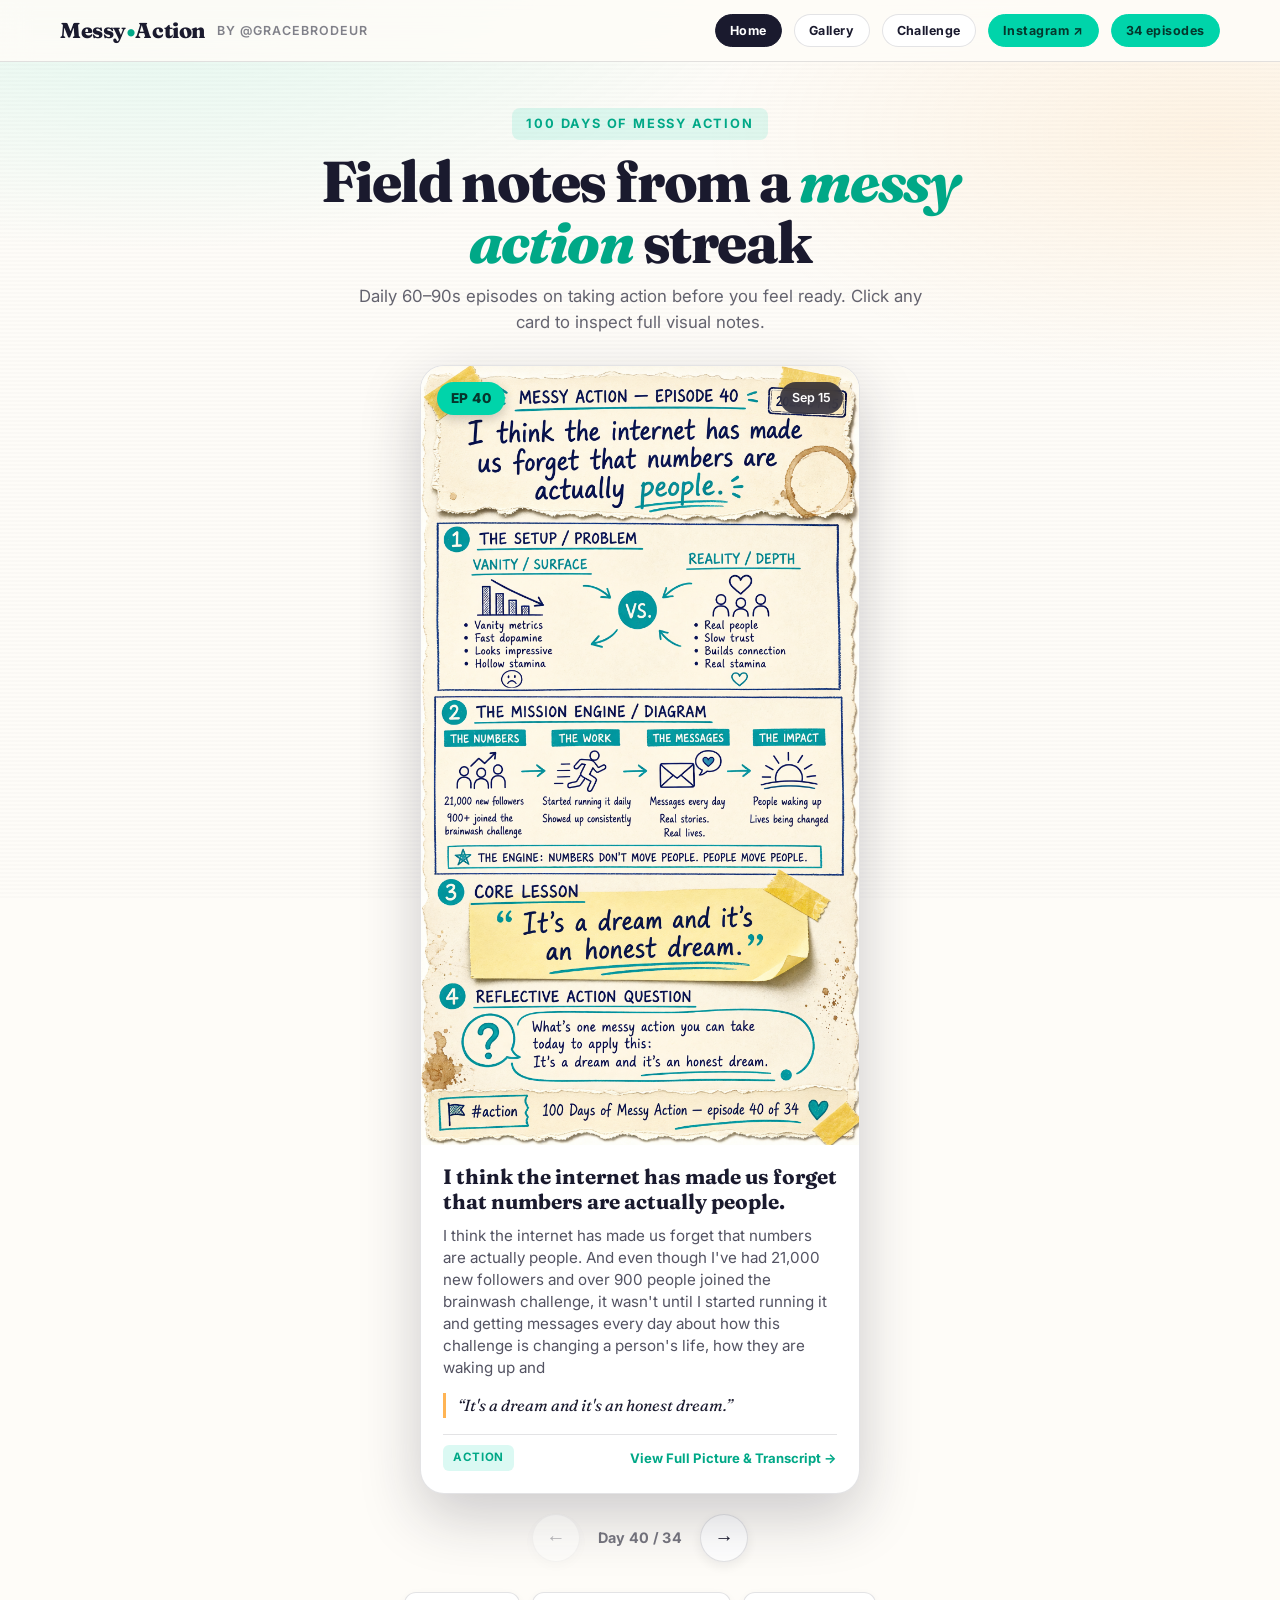
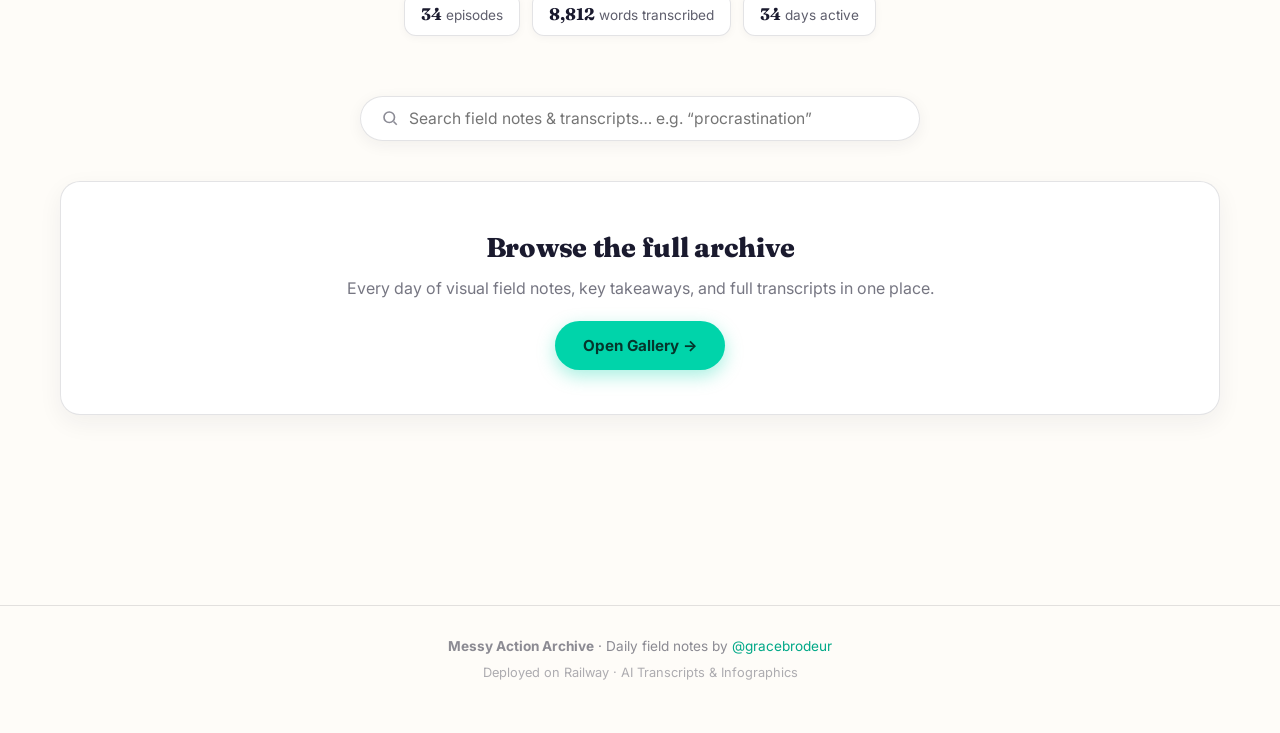
==== commit cb938b32: "Add Challenge tab to home nav" ====
--- a/index.html
+++ b/index.html
@@ -8,326 +8,19 @@
 <link rel="preconnect" href="https://fonts.googleapis.com">
 <link rel="preconnect" href="https://fonts.gstatic.com" crossorigin>
 <link href="https://fonts.googleapis.com/css2?family=Fraunces:ital,opsz,wght@0,9..144,300..900;1,9..144,300..900&family=Inter:wght@400;500;600;700&display=swap" rel="stylesheet">
-<style>
-  :root {
-    --paper: #FEFCF8;
-    --paper-2: #F6F1E7;
-    --ink: #1A1A2E;
-    --teal: #00D4AA;
-    --teal-deep: #00A887;
-    --warm: #FFB454;
-    --clay: #E76F51;
-    --line: rgba(26,26,46,.12);
-    --shadow: 0 14px 40px rgba(26,26,46,.14);
-    --shadow-lg: 0 22px 60px rgba(26,26,46,.22);
-    --serif: "Fraunces", Georgia, serif;
-    --sans: "Inter", -apple-system, BlinkMacSystemFont, "Segoe UI", sans-serif;
-  }
-  * { box-sizing: border-box; margin: 0; padding: 0; -webkit-tap-highlight-color: transparent; }
-  html { scroll-behavior: smooth; }
-  body {
-    background: var(--paper);
-    color: var(--ink);
-    font-family: var(--sans);
-    font-size: 16px;
-    line-height: 1.55;
-    overflow-x: hidden;
-  }
-  body::before {
-    content: ""; position: fixed; inset: 0; z-index: -1; pointer-events: none;
-    background:
-      radial-gradient(ellipse 90% 60% at 12% -5%, rgba(0,212,170,.12), transparent 55%),
-      radial-gradient(ellipse 80% 55% at 95% 15%, rgba(255,180,84,.12), transparent 50%),
-      repeating-linear-gradient(0deg, transparent 0 2px, rgba(26,26,46,.015) 2px 4px);
-  }
-
-  header {
-    position: sticky; top: 0; z-index: 50;
-    background: rgba(254,252,248,.88);
-    backdrop-filter: blur(14px); -webkit-backdrop-filter: blur(14px);
-    border-bottom: 1px solid var(--line);
-  }
-  .nav {
-    max-width: 1200px; margin: 0 auto; padding: 14px 20px;
-    display: flex; align-items: center; gap: 12px;
-  }
-  .nav .logo {
-    font-family: var(--serif); font-weight: 800; font-size: 1.35rem; letter-spacing: -.02em;
-  }
-  .nav .logo .dot { color: var(--teal-deep); }
-  .nav .creator { font-size: .78rem; color: rgba(26,26,46,.55); font-weight: 600; letter-spacing: .08em; text-transform: uppercase; }
-  .nav .spacer { flex: 1; }
-  .pill {
-    font-size: .78rem; font-weight: 700; letter-spacing: .04em;
-    padding: 6px 14px; border-radius: 999px;
-    border: 1px solid var(--line); background: #fff; color: var(--ink);
-  }
-  .pill.teal { background: var(--teal); border-color: var(--teal); color: #05362c; }
-
-  main { max-width: 1200px; margin: 0 auto; padding: 26px 20px 90px; }
-
-  /* HERO SECTION */
-  .hero-section {
-    padding: 20px 0 40px;
-    display: flex; flex-direction: column; align-items: center; text-align: center;
-  }
-  .hero-kicker {
-    display: inline-block; font-size: .8rem; font-weight: 700; letter-spacing: .14em;
-    text-transform: uppercase; color: var(--teal-deep); margin-bottom: 12px;
-    background: rgba(0,212,170,.12); padding: 6px 14px; border-radius: 8px;
-  }
-  .hero-title {
-    font-family: var(--serif); font-weight: 800; font-size: clamp(2.2rem, 5vw, 3.6rem);
-    line-height: 1.05; letter-spacing: -.025em; margin-bottom: 10px; max-width: 800px;
-  }
-  .hero-title em { font-style: italic; color: var(--teal-deep); }
-  .hero-sub { font-size: 1.05rem; color: rgba(26,26,46,.68); max-width: 580px; margin-bottom: 30px; }
-
-  /* HERO CARD CONTAINER (Single active card with swipe + arrows) */
-  .hero-card-stage {
-    position: relative; width: 100%; max-width: 440px; margin: 0 auto;
-    perspective: 1000px; touch-action: pan-y;
-  }
-  .hero-card {
-    background: #fff; border: 1px solid var(--line); border-radius: 24px;
-    overflow: hidden; box-shadow: var(--shadow-lg); cursor: pointer;
-    transition: transform .25s ease, opacity .25s ease, box-shadow .25s ease;
-    display: flex; flex-direction: column; text-align: left;
-    position: relative;
-  }
-  .hero-card:hover { transform: translateY(-4px); box-shadow: 0 28px 70px rgba(26,26,46,.25); }
-  .hero-card .cover {
-    position: relative; aspect-ratio: 9/16; width: 100%; background: var(--paper-2); overflow: hidden;
-  }
-  .hero-card .cover img { width: 100%; height: 100%; object-fit: cover; display: block; }
-  .hero-card .cover .click-hint {
-    position: absolute; inset: 0; background: rgba(26,26,46,.22);
-    display: flex; align-items: center; justify-content: center; opacity: 0; transition: opacity .2s ease;
-  }
-  .hero-card:hover .click-hint { opacity: 1; }
-  .hero-card .cover .click-hint span {
-    background: rgba(254,252,248,.95); color: var(--ink); font-weight: 700; font-size: .88rem;
-    padding: 10px 18px; border-radius: 999px; box-shadow: 0 8px 20px rgba(0,0,0,.2);
-    backdrop-filter: blur(8px); display: flex; align-items: center; gap: 6px;
-  }
-
-  .hero-card .ep-badge {
-    position: absolute; top: 16px; left: 16px; z-index: 2;
-    background: var(--teal); color: #05362c; font-weight: 800; font-size: .85rem;
-    padding: 6px 14px; border-radius: 999px; letter-spacing: .03em;
-    box-shadow: 0 4px 12px rgba(0,0,0,.2);
-  }
-  .hero-card .date-badge {
-    position: absolute; top: 16px; right: 16px; z-index: 2;
-    background: rgba(26,26,46,.78); color: #fff; font-size: .78rem; font-weight: 600;
-    padding: 6px 12px; border-radius: 999px; backdrop-filter: blur(6px);
-  }
-
-  .hero-card .body { padding: 20px 22px 22px; display: flex; flex-direction: column; gap: 10px; }
-  .hero-card .body h3 { font-family: var(--serif); font-weight: 700; font-size: 1.3rem; line-height: 1.2; }
-  .hero-card .body .msg { font-size: .95rem; color: rgba(26,26,46,.75); line-height: 1.45; }
-  .hero-card .body .quote {
-    font-family: var(--serif); font-style: italic; font-size: 1rem;
-    border-left: 3px solid var(--warm); padding-left: 12px; color: var(--ink); margin-top: 4px;
-  }
-  .hero-card .body .meta-bar {
-    display: flex; justify-content: space-between; align-items: center; margin-top: 6px; pt-2; border-top: 1px solid var(--line);
-    padding-top: 10px;
-  }
-  .hero-card .body .tag {
-    font-size: .72rem; font-weight: 700; letter-spacing: .06em; text-transform: uppercase;
-    background: rgba(0,212,170,.14); color: var(--teal-deep); padding: 4px 10px; border-radius: 6px;
-  }
-  .hero-card .body .action-link {
-    font-size: .82rem; font-weight: 700; color: var(--teal-deep); text-decoration: none;
-    display: flex; align-items: center; gap: 4px;
-  }
-
-  /* NAVIGATION ARROWS FOR HERO */
-  .hero-nav {
-    display: flex; align-items: center; justify-content: center; gap: 18px; margin-top: 20px;
-  }
-  .hero-nav-btn {
-    width: 48px; height: 48px; border-radius: 50%; border: 1px solid var(--line);
-    background: #fff; color: var(--ink); font-size: 1.2rem; cursor: pointer;
-    display: grid; place-items: center; box-shadow: 0 4px 14px rgba(26,26,46,.08);
-    transition: background .18s, transform .18s, color .18s;
-  }
-  .hero-nav-btn:hover { background: var(--teal); color: #05362c; border-color: var(--teal); }
-  .hero-nav-btn:active { transform: scale(.94); }
-  .hero-nav-btn:disabled { opacity: .3; cursor: default; pointer-events: none; }
-  .hero-indicator { font-size: .9rem; font-weight: 700; color: rgba(26,26,46,.6); letter-spacing: .02em; }
-
-  /* SEARCH & STATS */
-  .stats-row { display: flex; justify-content: center; gap: 12px; margin: 30px 0 20px; flex-wrap: wrap; }
-  .stat-badge {
-    background: #fff; border: 1px solid var(--line); border-radius: 12px;
-    padding: 8px 16px; font-size: .85rem; color: rgba(26,26,46,.7);
-    box-shadow: 0 2px 8px rgba(26,26,46,.04);
-  }
-  .stat-badge b { font-family: var(--serif); color: var(--ink); font-size: 1.05rem; }
-
-  .searchbox {
-    display: flex; align-items: center; gap: 10px; max-width: 560px; margin: 0 auto 40px;
-    background: #fff; border: 1px solid var(--line); border-radius: 999px;
-    padding: 12px 20px; box-shadow: 0 4px 16px rgba(26,26,46,.06);
-  }
-  .searchbox svg { flex: 0 0 auto; opacity: .5; }
-  .searchbox input {
-    flex: 1; border: none; outline: none; font-family: var(--sans); font-size: .98rem;
-    background: transparent; color: var(--ink);
-  }
-
-  /* GALLERY SECTION */
-  .section-head { margin-bottom: 24px; text-align: left; }
-  .section-head h2 {
-    font-family: var(--serif); font-weight: 800; font-size: 1.8rem; letter-spacing: -.01em;
-    display: flex; align-items: center; gap: 10px;
-  }
-  .section-head h2 .tape {
-    width: 32px; height: 12px; background: var(--warm); opacity: .85;
-    border-radius: 2px; transform: rotate(-4deg); display: inline-block;
-  }
-  .section-head p { font-size: .9rem; color: rgba(26,26,46,.55); margin-top: 4px; }
-
-  .gallery-grid {
-    display: grid; grid-template-columns: repeat(auto-fill, minmax(220px, 1fr)); gap: 20px;
-  }
-  .gallery-item {
-    background: #fff; border: 1px solid var(--line); border-radius: 18px; overflow: hidden;
-    box-shadow: 0 8px 24px rgba(26,26,46,.08); cursor: pointer; position: relative;
-    transition: transform .2s ease, box-shadow .2s ease;
-    display: flex; flex-direction: column;
-  }
-  .gallery-item:hover { transform: translateY(-5px); box-shadow: var(--shadow); }
-  .gallery-item .g-cover {
-    aspect-ratio: 9/16; width: 100%; position: relative; background: var(--paper-2); overflow: hidden;
-  }
-  .gallery-item .g-cover img { width: 100%; height: 100%; object-fit: cover; display: block; }
-  .gallery-item .g-badge {
-    position: absolute; top: 10px; left: 10px; z-index: 2;
-    background: var(--teal); color: #05362c; font-weight: 800; font-size: .75rem;
-    padding: 4px 9px; border-radius: 999px; box-shadow: 0 2px 8px rgba(0,0,0,.2);
-  }
-  .gallery-item .g-date {
-    position: absolute; top: 10px; right: 10px; z-index: 2;
-    background: rgba(26,26,46,.75); color: #fff; font-size: .7rem; font-weight: 600;
-    padding: 4px 8px; border-radius: 999px; backdrop-filter: blur(4px);
-  }
-  .gallery-item .g-body { padding: 12px 14px 14px; flex: 1; display: flex; flex-direction: column; gap: 4px; }
-  .gallery-item .g-body h4 { font-family: var(--serif); font-weight: 700; font-size: 1rem; line-height: 1.25; }
-  .gallery-item .g-body .g-msg { font-size: .82rem; color: rgba(26,26,46,.7); display: -webkit-box; -webkit-line-clamp: 2; -webkit-box-orient: vertical; overflow: hidden; margin-top: 2px; }
-
-  /* SEARCH RESULTS */
-  #results { display: none; margin-bottom: 40px; }
-  .result-item {
-    background: #fff; border: 1px solid var(--line); border-radius: 14px;
-    padding: 14px 18px; margin-bottom: 10px; cursor: pointer;
-    box-shadow: 0 4px 12px rgba(26,26,46,.05); transition: border-color .15s;
-  }
-  .result-item:hover { border-color: var(--teal); }
-  .result-item .rt { font-weight: 700; font-size: .95rem; margin-bottom: 4px; }
-  .result-item .rt .ep-tag { color: var(--teal-deep); margin-right: 8px; }
-  .result-item p { font-size: .88rem; color: rgba(26,26,46,.72); }
-  .result-item mark { background: rgba(255,180,84,.45); border-radius: 3px; padding: 0 2px; }
-
-  /* LIGHTBOX / FULL PICTURE VIEW */
-  #lightbox {
-    position: fixed; inset: 0; z-index: 200; display: none;
-    background: rgba(15,15,26,.92); backdrop-filter: blur(16px); -webkit-backdrop-filter: blur(16px);
-    overflow-y: auto; padding: 20px;
-    align-items: center; justify-content: center;
-  }
-  #lightbox.open { display: flex; animation: fadeIn .2s ease; }
-  @keyframes fadeIn { from { opacity: 0; } to { opacity: 1; } }
-
-  .lb-content {
-    max-width: 520px; width: 100%; margin: auto; position: relative;
-    display: flex; flex-direction: column; align-items: center; gap: 16px;
-  }
-  .lb-img-wrap {
-    width: 100%; border-radius: 20px; overflow: hidden; box-shadow: 0 30px 80px rgba(0,0,0,.6);
-    position: relative; background: #000; max-height: 80vh; aspect-ratio: 9/16;
-  }
-  .lb-img-wrap img { width: 100%; height: 100%; object-fit: contain; display: block; }
-
-  .lb-close {
-    position: absolute; top: -16px; right: -16px; z-index: 10;
-    width: 42px; height: 48px; border-radius: 50%; border: none;
-    background: #fff; color: var(--ink); font-size: 1.2rem; font-weight: 700;
-    cursor: pointer; display: grid; place-items: center; box-shadow: 0 6px 20px rgba(0,0,0,.3);
-  }
-  .lb-actions {
-    display: flex; gap: 12px; width: 100%; justify-content: center; flex-wrap: wrap;
-  }
-  .lb-btn {
-    padding: 10px 20px; border-radius: 999px; font-weight: 700; font-size: .88rem;
-    border: none; cursor: pointer; text-decoration: none; display: flex; align-items: center; gap: 6px;
-  }
-  .lb-btn.primary { background: var(--teal); color: #05362c; }
-  .lb-btn.secondary { background: rgba(255,255,255,.15); color: #fff; backdrop-filter: blur(6px); }
-
-  /* DETAIL MODAL */
-  #modal {
-    position: fixed; inset: 0; z-index: 210; display: none;
-    background: var(--paper); overflow-y: auto; -webkit-overflow-scrolling: touch;
-  }
-  #modal.open { display: block; animation: rise .25s ease; }
-  @keyframes rise { from { opacity: 0; transform: translateY(20px); } to { opacity: 1; transform: none; } }
-
-  .mv-head {
-    position: sticky; top: 0; z-index: 5;
-    display: flex; align-items: center; gap: 10px; padding: 14px 20px;
-    background: rgba(254,252,248,.92); backdrop-filter: blur(12px); border-bottom: 1px solid var(--line);
-  }
-  .mv-head .close {
-    width: 38px; height: 38px; border-radius: 50%; border: 1px solid var(--line); background: #fff;
-    font-size: 1.05rem; cursor: pointer; display: grid; place-items: center; color: var(--ink);
-  }
-  .mv-head .mv-title { font-weight: 700; font-size: 1rem; flex: 1; white-space: nowrap; overflow: hidden; text-overflow: ellipsis; }
-  .mv-head a {
-    font-size: .8rem; font-weight: 700; color: var(--teal-deep); text-decoration: none;
-    background: rgba(0,212,170,.12); padding: 7px 14px; border-radius: 999px;
-  }
-
-  .mv-body { max-width: 680px; margin: 0 auto; padding: 30px 20px 90px; }
-  .mv-body h2 { font-family: var(--serif); font-weight: 800; font-size: 2rem; line-height: 1.1; margin-bottom: 8px; }
-  .mv-meta { font-size: .84rem; color: rgba(26,26,46,.55); font-weight: 600; margin-bottom: 20px; display: flex; gap: 12px; }
-  .keycard {
-    background: #fff; border: 1px solid var(--line); border-radius: 16px;
-    padding: 18px 20px; margin-bottom: 18px; box-shadow: 0 6px 18px rgba(26,26,46,.06);
-  }
-  .keycard .lab { font-size: .72rem; letter-spacing: .1em; text-transform: uppercase; font-weight: 800; color: var(--teal-deep); margin-bottom: 6px; }
-  .keycard p { font-size: 1.05rem; }
-  .quotecard {
-    font-family: var(--serif); font-style: italic; font-size: 1.25rem; line-height: 1.35;
-    border-left: 4px solid var(--teal); padding: 4px 0 4px 18px; margin: 10px 0 24px; color: var(--ink);
-  }
-  .transcript {
-    background: #fff; border: 1px solid var(--line); border-radius: 16px;
-    padding: 20px; font-size: .95rem; line-height: 1.7; box-shadow: 0 6px 18px rgba(26,26,46,.05);
-  }
-
-  footer {
-    border-top: 1px solid var(--line); margin-top: 60px;
-    padding: 30px 20px 50px; text-align: center; color: rgba(26,26,46,.5); font-size: .85rem;
-  }
-  .hidden { display: none !important; }
-
-  @media (max-width: 600px) {
-    .gallery-grid { grid-template-columns: repeat(2, 1fr); gap: 12px; }
-    .gallery-item .g-body { padding: 10px; }
-    .gallery-item .g-body h4 { font-size: .9rem; }
-  }
-</style>
+<link rel="stylesheet" href="styles.css">
 </head>
 <body>
 
 <header>
   <div class="nav">
-    <div class="logo">Messy<span class="dot">•</span>Action</div>
-    <div class="creator">@gracebrodeur</div>
+    <a class="logo" href="index.html">Messy<span class="dot">•</span>Action</a>
+    <div class="creator">by <a href="https://www.instagram.com/gracebrodeur/" target="_blank" rel="noopener">@gracebrodeur</a></div>
     <div class="spacer"></div>
+    <a class="pill active" href="index.html">Home</a>
+    <a class="pill" href="gallery.html">Gallery</a>
+    <a class="pill" href="challenge.html">Challenge</a>
+    <a class="pill teal" href="https://www.instagram.com/gracebrodeur/" target="_blank" rel="noopener">Instagram ↗</a>
     <span class="pill teal" id="pillCount">— episodes</span>
   </div>
 </header>
@@ -363,18 +56,16 @@
 
   <section id="results" aria-live="polite"></section>
 
-  <!-- ALL DAYS GALLERY -->
-  <section id="gallerySec">
-    <div class="section-head">
-      <h2><span class="tape"></span>All Days Gallery</h2>
-      <p>Browse the complete archive of visual field notes and key takeaways.</p>
-    </div>
-    <div class="gallery-grid" id="galleryGrid"></div>
+  <!-- GALLERY CTA -->
+  <section class="gallery-cta">
+    <h2>Browse the full archive</h2>
+    <p>Every day of visual field notes, key takeaways, and full transcripts in one place.</p>
+    <a class="cta-btn" href="gallery.html">Open Gallery →</a>
   </section>
 </main>
 
 <footer>
-  <div><b>Messy Action Archive</b> · Daily field notes by @gracebrodeur</div>
+  <div><b>Messy Action Archive</b> · Daily field notes by <a href="https://www.instagram.com/gracebrodeur/" target="_blank" rel="noopener">@gracebrodeur</a></div>
   <div style="margin-top:6px; font-size:.8rem; opacity:.7">Deployed on Railway · AI Transcripts & Infographics</div>
 </footer>
 
@@ -395,235 +86,6 @@
 <!-- FULL TRANSCRIPT / DETAIL MODAL -->
 <div id="modal"></div>
 
-<script>
-const $ = s => document.querySelector(s);
-let DB = null, MAN = null;
-let eps = []; // sorted newest first
-let curHeroIdx = 0; // 0 = newest episode
-
-async function loadAll() {
-  try {
-    const V = Date.now();
-    const [db, man] = await Promise.all([
-      fetch('database.json?v=' + V).then(r => r.json()),
-      fetch('infographics/manifest.json?v=' + V).then(r => r.json()).catch(() => null)
-    ]);
-    DB = db; MAN = man;
-    eps = [...DB.episodes].sort((a,b) => b.ep - a.ep); // newest first
-    render();
-  } catch (e) {
-    console.error('Failed to load:', e);
-  }
-}
-
-function esc(s) { return (s||'').replace(/[&<>"']/g, c => ({'&':'&amp;','<':'&lt;','>':'&gt;','"':'&quot;',"'":'&#39;'}[c])); }
-function fmtDate(d) { if(!d) return ''; const [y,m,dd]=d.split('-'); return new Date(y,m-1,dd).toLocaleDateString('en-US',{month:'short',day:'numeric'}); }
-
-function imgFor(ep) {
-  if (!MAN || !MAN.dailies) return null;
-  const pref = 'ep' + String(ep.ep).padStart(2,'0');
-  const hit = MAN.dailies.find(f => f.startsWith(pref));
-  if (!hit) return null;
-  const v = (MAN && MAN.generated) ? '?v=' + encodeURIComponent(MAN.generated) : '';
-  return 'infographics/' + hit + v;
-}
-
-function render() {
-  const total = eps.length;
-  const words = eps.reduce((a,e) => a + (e.transcript||'').split(/\s+/).filter(Boolean).length, 0);
-
-  $('#pillCount').textContent = total + ' episodes';
-  $('#statEps').textContent = total;
-  $('#statWords').textContent = words.toLocaleString();
-  $('#statDay').textContent = total;
-
-  renderHeroCard();
-  renderGallery();
-}
-
-/* HERO CARD RENDER & NAVIGATION */
-function renderHeroCard() {
-  if (!eps.length) return;
-  const e = eps[curHeroIdx];
-  const img = imgFor(e);
-
-  const stage = $('#heroStage');
-  stage.innerHTML = `
-    <article class="hero-card" onclick="openLightbox(${curHeroIdx})">
-      <div class="cover">
-        ${img ? `<img src="${img}" alt="Episode ${e.ep} Infographic">` : `<div style="padding:40px;text-align:center;">No infographic image</div>`}
-        <div class="click-hint"><span>🔍 Click for Full Picture</span></div>
-        <span class="ep-badge">EP ${e.ep}</span>
-        <span class="date-badge">${fmtDate(e.date)}</span>
-      </div>
-      <div class="body">
-        <h3>${esc(e.title)}</h3>
-        <div class="msg">${esc(e.key_message)}</div>
-        ${e.quote ? `<div class="quote">“${esc(e.quote)}”</div>` : ''}
-        <div class="meta-bar">
-          <span class="tag">${esc(e.tag || 'messy action')}</span>
-          <span class="action-link">View Full Picture & Transcript →</span>
-        </div>
-      </div>
-    </article>
-  `;
-
-  // Update controls
-  $('#heroIndicator').textContent = `Day ${e.ep} / ${eps.length}`;
-  $('#prevHeroBtn').disabled = curHeroIdx === 0; // left arrow = newer (disabled if at 0)
-  $('#nextHeroBtn').disabled = curHeroIdx === eps.length - 1; // right arrow = older
-}
-
-function stepHero(dir) {
-  // dir 1 = older day (next hero idx), dir -1 = newer day (prev hero idx)
-  const target = curHeroIdx + dir;
-  if (target >= 0 && target < eps.length) {
-    curHeroIdx = target;
-    renderHeroCard();
-  }
-}
-
-$('#prevHeroBtn').addEventListener('click', () => stepHero(-1)); // Newer
-$('#nextHeroBtn').addEventListener('click', () => stepHero(1));  // Older
-
-/* TOUCH SWIPE FOR HERO CARD */
-let touchStartX = 0;
-const stageEl = $('#heroStage');
-stageEl.addEventListener('touchstart', ev => { touchStartX = ev.touches[0].clientX; }, { passive: true });
-stageEl.addEventListener('touchend', ev => {
-  const diffX = ev.changedTouches[0].clientX - touchStartX;
-  if (Math.abs(diffX) > 40) {
-    if (diffX < 0) stepHero(1);  // Swipe left -> older day
-    else stepHero(-1);           // Swipe right -> newer day
-  }
-}, { passive: true });
-
-
-/* ALL DAYS GALLERY */
-function renderGallery() {
-  const grid = $('#galleryGrid');
-  grid.innerHTML = eps.map((e, idx) => {
-    const img = imgFor(e);
-    return `
-      <article class="gallery-item" onclick="openLightbox(${idx})">
-        <div class="g-cover">
-          ${img ? `<img src="${img}" alt="EP ${e.ep}" loading="lazy">` : ''}
-          <span class="g-badge">EP ${e.ep}</span>
-          <span class="g-date">${fmtDate(e.date)}</span>
-        </div>
-        <div class="g-body">
-          <h4>${esc(e.title)}</h4>
-          <div class="g-msg">${esc(e.key_message)}</div>
-        </div>
-      </article>
-    `;
-  }).join('');
-}
-
-/* LIGHTBOX (FULL PICTURE VIEW) */
-let activeLbIdx = 0;
-function openLightbox(idx) {
-  activeLbIdx = idx;
-  const e = eps[idx];
-  const img = imgFor(e);
-
-  $('#lbImg').src = img || '';
-  $('#lbWatchReel').href = `https://www.instagram.com/reel/${esc(e.shortcode)}/`;
-
-  $('#lightbox').classList.add('open');
-  document.body.style.overflow = 'hidden';
-}
-
-function closeLightbox() {
-  $('#lightbox').classList.remove('open');
-  document.body.style.overflow = '';
-}
-
-$('#lbClose').addEventListener('click', closeLightbox);
-$('#lightbox').addEventListener('click', ev => { if (ev.target.id === 'lightbox') closeLightbox(); });
-
-$('#lbViewTranscript').addEventListener('click', () => {
-  closeLightbox();
-  openModal(activeLbIdx);
-});
-
-
-/* DETAIL / TRANSCRIPT MODAL */
-function openModal(idx) {
-  const e = eps[idx];
-  if (!e) return;
-
-  const transcript = e.transcript
-    ? e.transcript.split(/(?<=[.!?])\s+/).map(s => `<p style="margin-bottom:12px;">${esc(s)}</p>`).join('')
-    : '<p>No transcript available.</p>';
-
-  $('#modal').innerHTML = `
-    <div class="mv-head">
-      <button class="close" onclick="closeModal()">✕</button>
-      <div class="mv-title">Episode ${e.ep} · ${fmtDate(e.date)}</div>
-      <a href="https://www.instagram.com/reel/${esc(e.shortcode)}/" target="_blank" rel="noopener">Watch Reel ↗</a>
-    </div>
-    <div class="mv-body">
-      <h2>${esc(e.title)}</h2>
-      <div class="mv-meta"><span>EP ${e.ep}</span><span>${fmtDate(e.date)}</span><span>${e.duration_s ? Math.round(e.duration_s)+'s' : ''}</span></div>
-      <div class="keycard">
-        <div class="lab">Key Message</div>
-        <p>${esc(e.key_message)}</p>
-      </div>
-      ${e.quote ? `<div class="quotecard">“${esc(e.quote)}”</div>` : ''}
-      <h3 style="font-family:var(--serif); margin:24px 0 12px; font-size:1.3rem;">Full Transcript</h3>
-      <div class="transcript">${transcript}</div>
-    </div>
-  `;
-  $('#modal').classList.add('open');
-  document.body.style.overflow = 'hidden';
-}
-
-function closeModal() {
-  $('#modal').classList.remove('open');
-  $('#modal').innerHTML = '';
-  document.body.style.overflow = '';
-}
-
-
-/* SEARCH */
-let searchTimer;
-$('#search').addEventListener('input', ev => {
-  clearTimeout(searchTimer);
-  searchTimer = setTimeout(() => doSearch(ev.target.value.trim()), 150);
-});
-
-function doSearch(q) {
-  const res = $('#results');
-  if (!q) { res.style.display = 'none'; res.innerHTML = ''; return; }
-
-  const terms = q.toLowerCase().split(/\s+/).filter(Boolean);
-  const hits = eps.map((e, idx) => {
-    const hay = (e.transcript + ' ' + e.key_message + ' ' + e.title).toLowerCase();
-    let score = 0;
-    terms.forEach(t => { if (hay.includes(t)) score++; });
-    return { e, idx, score };
-  }).filter(x => x.score > 0).sort((a,b) => b.score - a.score);
-
-  res.style.display = 'block';
-  res.innerHTML = hits.length
-    ? hits.map(({e, idx}) => `
-        <div class="result-item" onclick="openLightbox(${idx})">
-          <div class="rt"><span class="ep-tag">EP ${e.ep} · ${fmtDate(e.date)}</span>${esc(e.title)}</div>
-          <p>${esc(e.key_message)}</p>
-        </div>
-      `).join('')
-    : `<div style="text-align:center; padding:20px; opacity:.6;">No results found for “${esc(q)}”</div>`;
-}
-
-document.addEventListener('keydown', ev => {
-  if (ev.key === 'Escape') {
-    closeLightbox();
-    closeModal();
-  }
-});
-
-loadAll();
-</script>
+<script src="app.js"></script>
 </body>
 </html>
--- a/styles.css
+++ b/styles.css
@@ -0,0 +1,337 @@
+:root {
+  --paper: #FEFCF8;
+  --paper-2: #F6F1E7;
+  --ink: #1A1A2E;
+  --teal: #00D4AA;
+  --teal-deep: #00A887;
+  --warm: #FFB454;
+  --clay: #E76F51;
+  --line: rgba(26,26,46,.12);
+  --shadow: 0 14px 40px rgba(26,26,46,.14);
+  --shadow-lg: 0 22px 60px rgba(26,26,46,.22);
+  --serif: "Fraunces", Georgia, serif;
+  --sans: "Inter", -apple-system, BlinkMacSystemFont, "Segoe UI", sans-serif;
+}
+* { box-sizing: border-box; margin: 0; padding: 0; -webkit-tap-highlight-color: transparent; }
+html { scroll-behavior: smooth; }
+body {
+  background: var(--paper);
+  color: var(--ink);
+  font-family: var(--sans);
+  font-size: 16px;
+  line-height: 1.55;
+  overflow-x: hidden;
+}
+body::before {
+  content: ""; position: fixed; inset: 0; z-index: -1; pointer-events: none;
+  background:
+    radial-gradient(ellipse 90% 60% at 12% -5%, rgba(0,212,170,.12), transparent 55%),
+    radial-gradient(ellipse 80% 55% at 95% 15%, rgba(255,180,84,.12), transparent 50%),
+    repeating-linear-gradient(0deg, transparent 0 2px, rgba(26,26,46,.015) 2px 4px);
+}
+
+header {
+  position: sticky; top: 0; z-index: 50;
+  background: rgba(254,252,248,.88);
+  backdrop-filter: blur(14px); -webkit-backdrop-filter: blur(14px);
+  border-bottom: 1px solid var(--line);
+}
+.nav {
+  max-width: 1200px; margin: 0 auto; padding: 14px 20px;
+  display: flex; align-items: center; gap: 12px;
+}
+.nav a { text-decoration: none; color: inherit; }
+.nav .logo {
+  font-family: var(--serif); font-weight: 800; font-size: 1.35rem; letter-spacing: -.02em;
+  color: var(--ink);
+}
+.nav .logo .dot { color: var(--teal-deep); }
+.nav .creator { font-size: .78rem; color: rgba(26,26,46,.55); font-weight: 600; letter-spacing: .08em; text-transform: uppercase; }
+.nav .creator a { color: rgba(26,26,46,.55); }
+.nav .creator a:hover { color: var(--teal-deep); }
+.nav .spacer { flex: 1; }
+.pill {
+  font-size: .78rem; font-weight: 700; letter-spacing: .04em;
+  padding: 6px 14px; border-radius: 999px;
+  border: 1px solid var(--line); background: #fff; color: var(--ink);
+  transition: background .15s, color .15s, border-color .15s;
+}
+.pill:hover { border-color: var(--teal); color: var(--teal-deep); }
+.pill.teal { background: var(--teal); border-color: var(--teal); color: #05362c; }
+.pill.teal:hover { background: var(--teal-deep); border-color: var(--teal-deep); color: #fff; }
+.pill.active { background: var(--ink); border-color: var(--ink); color: #fff; }
+.pill.active:hover { color: #fff; }
+
+main { max-width: 1200px; margin: 0 auto; padding: 26px 20px 90px; }
+
+/* HERO SECTION */
+.hero-section {
+  padding: 20px 0 40px;
+  display: flex; flex-direction: column; align-items: center; text-align: center;
+}
+.hero-kicker {
+  display: inline-block; font-size: .8rem; font-weight: 700; letter-spacing: .14em;
+  text-transform: uppercase; color: var(--teal-deep); margin-bottom: 12px;
+  background: rgba(0,212,170,.12); padding: 6px 14px; border-radius: 8px;
+}
+.hero-title {
+  font-family: var(--serif); font-weight: 800; font-size: clamp(2.2rem, 5vw, 3.6rem);
+  line-height: 1.05; letter-spacing: -.025em; margin-bottom: 10px; max-width: 800px;
+}
+.hero-title em { font-style: italic; color: var(--teal-deep); }
+.hero-sub { font-size: 1.05rem; color: rgba(26,26,46,.68); max-width: 580px; margin-bottom: 30px; }
+
+/* HERO CARD CONTAINER (Single active card with swipe + arrows) */
+.hero-card-stage {
+  position: relative; width: 100%; max-width: 440px; margin: 0 auto;
+  perspective: 1000px; touch-action: pan-y;
+}
+.hero-card {
+  background: #fff; border: 1px solid var(--line); border-radius: 24px;
+  overflow: hidden; box-shadow: var(--shadow-lg); cursor: pointer;
+  transition: transform .25s ease, opacity .25s ease, box-shadow .25s ease;
+  display: flex; flex-direction: column; text-align: left;
+  position: relative;
+}
+.hero-card:hover { transform: translateY(-4px); box-shadow: 0 28px 70px rgba(26,26,46,.25); }
+.hero-card .cover {
+  position: relative; aspect-ratio: 9/16; width: 100%; background: var(--paper-2); overflow: hidden;
+}
+.hero-card .cover img { width: 100%; height: 100%; object-fit: cover; display: block; }
+.hero-card .cover .click-hint {
+  position: absolute; inset: 0; background: rgba(26,26,46,.22);
+  display: flex; align-items: center; justify-content: center; opacity: 0; transition: opacity .2s ease;
+}
+.hero-card:hover .click-hint { opacity: 1; }
+.hero-card .cover .click-hint span {
+  background: rgba(254,252,248,.95); color: var(--ink); font-weight: 700; font-size: .88rem;
+  padding: 10px 18px; border-radius: 999px; box-shadow: 0 8px 20px rgba(0,0,0,.2);
+  backdrop-filter: blur(8px); display: flex; align-items: center; gap: 6px;
+}
+
+.hero-card .ep-badge {
+  position: absolute; top: 16px; left: 16px; z-index: 2;
+  background: var(--teal); color: #05362c; font-weight: 800; font-size: .85rem;
+  padding: 6px 14px; border-radius: 999px; letter-spacing: .03em;
+  box-shadow: 0 4px 12px rgba(0,0,0,.2);
+}
+.hero-card .date-badge {
+  position: absolute; top: 16px; right: 16px; z-index: 2;
+  background: rgba(26,26,46,.78); color: #fff; font-size: .78rem; font-weight: 600;
+  padding: 6px 12px; border-radius: 999px; backdrop-filter: blur(6px);
+}
+
+.hero-card .body { padding: 20px 22px 22px; display: flex; flex-direction: column; gap: 10px; }
+.hero-card .body h3 { font-family: var(--serif); font-weight: 700; font-size: 1.3rem; line-height: 1.2; }
+.hero-card .body .msg { font-size: .95rem; color: rgba(26,26,46,.75); line-height: 1.45; }
+.hero-card .body .quote {
+  font-family: var(--serif); font-style: italic; font-size: 1rem;
+  border-left: 3px solid var(--warm); padding-left: 12px; color: var(--ink); margin-top: 4px;
+}
+.hero-card .body .meta-bar {
+  display: flex; justify-content: space-between; align-items: center; margin-top: 6px;
+  border-top: 1px solid var(--line); padding-top: 10px;
+}
+.hero-card .body .tag {
+  font-size: .72rem; font-weight: 700; letter-spacing: .06em; text-transform: uppercase;
+  background: rgba(0,212,170,.14); color: var(--teal-deep); padding: 4px 10px; border-radius: 6px;
+}
+.hero-card .body .action-link {
+  font-size: .82rem; font-weight: 700; color: var(--teal-deep); text-decoration: none;
+  display: flex; align-items: center; gap: 4px;
+}
+
+/* NAVIGATION ARROWS FOR HERO */
+.hero-nav {
+  display: flex; align-items: center; justify-content: center; gap: 18px; margin-top: 20px;
+}
+.hero-nav-btn {
+  width: 48px; height: 48px; border-radius: 50%; border: 1px solid var(--line);
+  background: #fff; color: var(--ink); font-size: 1.2rem; cursor: pointer;
+  display: grid; place-items: center; box-shadow: 0 4px 14px rgba(26,26,46,.08);
+  transition: background .18s, transform .18s, color .18s;
+}
+.hero-nav-btn:hover { background: var(--teal); color: #05362c; border-color: var(--teal); }
+.hero-nav-btn:active { transform: scale(.94); }
+.hero-nav-btn:disabled { opacity: .3; cursor: default; pointer-events: none; }
+.hero-indicator { font-size: .9rem; font-weight: 700; color: rgba(26,26,46,.6); letter-spacing: .02em; }
+
+/* SEARCH & STATS */
+.stats-row { display: flex; justify-content: center; gap: 12px; margin: 30px 0 20px; flex-wrap: wrap; }
+.stat-badge {
+  background: #fff; border: 1px solid var(--line); border-radius: 12px;
+  padding: 8px 16px; font-size: .85rem; color: rgba(26,26,46,.7);
+  box-shadow: 0 2px 8px rgba(26,26,46,.04);
+}
+.stat-badge b { font-family: var(--serif); color: var(--ink); font-size: 1.05rem; }
+
+.searchbox {
+  display: flex; align-items: center; gap: 10px; max-width: 560px; margin: 0 auto 40px;
+  background: #fff; border: 1px solid var(--line); border-radius: 999px;
+  padding: 12px 20px; box-shadow: 0 4px 16px rgba(26,26,46,.06);
+}
+.searchbox svg { flex: 0 0 auto; opacity: .5; }
+.searchbox input {
+  flex: 1; border: none; outline: none; font-family: var(--sans); font-size: .98rem;
+  background: transparent; color: var(--ink);
+}
+
+/* GALLERY CTA (on home page) */
+.gallery-cta {
+  text-align: center; padding: 44px 24px; margin: 20px 0 40px;
+  background: #fff; border: 1px solid var(--line); border-radius: 20px;
+  box-shadow: 0 8px 24px rgba(26,26,46,.06);
+}
+.gallery-cta h2 { font-family: var(--serif); font-weight: 800; font-size: 1.7rem; letter-spacing: -.01em; margin-bottom: 8px; }
+.gallery-cta p { color: rgba(26,26,46,.6); margin-bottom: 20px; }
+.cta-btn {
+  display: inline-block; padding: 13px 28px; border-radius: 999px;
+  background: var(--teal); color: #05362c; font-weight: 700; font-size: .95rem; text-decoration: none;
+  box-shadow: 0 6px 18px rgba(0,212,170,.35);
+  transition: transform .18s, box-shadow .18s, background .18s;
+}
+.cta-btn:hover { transform: translateY(-2px); background: var(--teal-deep); color: #fff; box-shadow: 0 10px 24px rgba(0,212,170,.45); }
+
+/* GALLERY SECTION */
+.section-head { margin-bottom: 24px; text-align: left; }
+.section-head h2 {
+  font-family: var(--serif); font-weight: 800; font-size: 1.8rem; letter-spacing: -.01em;
+  display: flex; align-items: center; gap: 10px;
+}
+.section-head h2 .tape {
+  width: 32px; height: 12px; background: var(--warm); opacity: .85;
+  border-radius: 2px; transform: rotate(-4deg); display: inline-block;
+}
+.section-head p { font-size: .9rem; color: rgba(26,26,46,.55); margin-top: 4px; }
+
+.gallery-grid {
+  display: grid; grid-template-columns: repeat(auto-fill, minmax(220px, 1fr)); gap: 20px;
+}
+.gallery-item {
+  background: #fff; border: 1px solid var(--line); border-radius: 18px; overflow: hidden;
+  box-shadow: 0 8px 24px rgba(26,26,46,.08); cursor: pointer; position: relative;
+  transition: transform .2s ease, box-shadow .2s ease;
+  display: flex; flex-direction: column;
+}
+.gallery-item:hover { transform: translateY(-5px); box-shadow: var(--shadow); }
+.gallery-item .g-cover {
+  aspect-ratio: 9/16; width: 100%; position: relative; background: var(--paper-2); overflow: hidden;
+}
+.gallery-item .g-cover img { width: 100%; height: 100%; object-fit: cover; display: block; }
+.gallery-item .g-badge {
+  position: absolute; top: 10px; left: 10px; z-index: 2;
+  background: var(--teal); color: #05362c; font-weight: 800; font-size: .75rem;
+  padding: 4px 9px; border-radius: 999px; box-shadow: 0 2px 8px rgba(0,0,0,.2);
+}
+.gallery-item .g-date {
+  position: absolute; top: 10px; right: 10px; z-index: 2;
+  background: rgba(26,26,46,.75); color: #fff; font-size: .7rem; font-weight: 600;
+  padding: 4px 8px; border-radius: 999px; backdrop-filter: blur(4px);
+}
+.gallery-item .g-body { padding: 12px 14px 14px; flex: 1; display: flex; flex-direction: column; gap: 4px; }
+.gallery-item .g-body h4 { font-family: var(--serif); font-weight: 700; font-size: 1rem; line-height: 1.25; }
+.gallery-item .g-body .g-msg { font-size: .82rem; color: rgba(26,26,46,.7); display: -webkit-box; -webkit-line-clamp: 2; -webkit-box-orient: vertical; overflow: hidden; margin-top: 2px; }
+
+/* SEARCH RESULTS */
+#results { display: none; margin-bottom: 40px; }
+.result-item {
+  background: #fff; border: 1px solid var(--line); border-radius: 14px;
+  padding: 14px 18px; margin-bottom: 10px; cursor: pointer;
+  box-shadow: 0 4px 12px rgba(26,26,46,.05); transition: border-color .15s;
+}
+.result-item:hover { border-color: var(--teal); }
+.result-item .rt { font-weight: 700; font-size: .95rem; margin-bottom: 4px; }
+.result-item .rt .ep-tag { color: var(--teal-deep); margin-right: 8px; }
+.result-item p { font-size: .88rem; color: rgba(26,26,46,.72); }
+.result-item mark { background: rgba(255,180,84,.45); border-radius: 3px; padding: 0 2px; }
+
+/* LIGHTBOX / FULL PICTURE VIEW */
+#lightbox {
+  position: fixed; inset: 0; z-index: 200; display: none;
+  background: rgba(15,15,26,.92); backdrop-filter: blur(16px); -webkit-backdrop-filter: blur(16px);
+  overflow-y: auto; padding: 20px;
+  align-items: center; justify-content: center;
+}
+#lightbox.open { display: flex; animation: fadeIn .2s ease; }
+@keyframes fadeIn { from { opacity: 0; } to { opacity: 1; } }
+
+.lb-content {
+  max-width: 520px; width: 100%; margin: auto; position: relative;
+  display: flex; flex-direction: column; align-items: center; gap: 16px;
+}
+.lb-img-wrap {
+  width: 100%; border-radius: 20px; overflow: hidden; box-shadow: 0 30px 80px rgba(0,0,0,.6);
+  position: relative; background: #000; max-height: 80vh; aspect-ratio: 9/16;
+}
+.lb-img-wrap img { width: 100%; height: 100%; object-fit: contain; display: block; }
+
+.lb-close {
+  position: absolute; top: -16px; right: -16px; z-index: 10;
+  width: 42px; height: 48px; border-radius: 50%; border: none;
+  background: #fff; color: var(--ink); font-size: 1.2rem; font-weight: 700;
+  cursor: pointer; display: grid; place-items: center; box-shadow: 0 6px 20px rgba(0,0,0,.3);
+}
+.lb-actions {
+  display: flex; gap: 12px; width: 100%; justify-content: center; flex-wrap: wrap;
+}
+.lb-btn {
+  padding: 10px 20px; border-radius: 999px; font-weight: 700; font-size: .88rem;
+  border: none; cursor: pointer; text-decoration: none; display: flex; align-items: center; gap: 6px;
+}
+.lb-btn.primary { background: var(--teal); color: #05362c; }
+.lb-btn.secondary { background: rgba(255,255,255,.15); color: #fff; backdrop-filter: blur(6px); }
+
+/* DETAIL MODAL */
+#modal {
+  position: fixed; inset: 0; z-index: 210; display: none;
+  background: var(--paper); overflow-y: auto; -webkit-overflow-scrolling: touch;
+}
+#modal.open { display: block; animation: rise .25s ease; }
+@keyframes rise { from { opacity: 0; transform: translateY(20px); } to { opacity: 1; transform: none; } }
+
+.mv-head {
+  position: sticky; top: 0; z-index: 5;
+  display: flex; align-items: center; gap: 10px; padding: 14px 20px;
+  background: rgba(254,252,248,.92); backdrop-filter: blur(12px); border-bottom: 1px solid var(--line);
+}
+.mv-head .close {
+  width: 38px; height: 38px; border-radius: 50%; border: 1px solid var(--line); background: #fff;
+  font-size: 1.05rem; cursor: pointer; display: grid; place-items: center; color: var(--ink);
+}
+.mv-head .mv-title { font-weight: 700; font-size: 1rem; flex: 1; white-space: nowrap; overflow: hidden; text-overflow: ellipsis; }
+.mv-head a {
+  font-size: .8rem; font-weight: 700; color: var(--teal-deep); text-decoration: none;
+  background: rgba(0,212,170,.12); padding: 7px 14px; border-radius: 999px;
+}
+
+.mv-body { max-width: 680px; margin: 0 auto; padding: 30px 20px 90px; }
+.mv-body h2 { font-family: var(--serif); font-weight: 800; font-size: 2rem; line-height: 1.1; margin-bottom: 8px; }
+.mv-meta { font-size: .84rem; color: rgba(26,26,46,.55); font-weight: 600; margin-bottom: 20px; display: flex; gap: 12px; }
+.keycard {
+  background: #fff; border: 1px solid var(--line); border-radius: 16px;
+  padding: 18px 20px; margin-bottom: 18px; box-shadow: 0 6px 18px rgba(26,26,46,.06);
+}
+.keycard .lab { font-size: .72rem; letter-spacing: .1em; text-transform: uppercase; font-weight: 800; color: var(--teal-deep); margin-bottom: 6px; }
+.keycard p { font-size: 1.05rem; }
+.quotecard {
+  font-family: var(--serif); font-style: italic; font-size: 1.25rem; line-height: 1.35;
+  border-left: 4px solid var(--teal); padding: 4px 0 4px 18px; margin: 10px 0 24px; color: var(--ink);
+}
+.transcript {
+  background: #fff; border: 1px solid var(--line); border-radius: 16px;
+  padding: 20px; font-size: .95rem; line-height: 1.7; box-shadow: 0 6px 18px rgba(26,26,46,.05);
+}
+
+footer {
+  border-top: 1px solid var(--line); margin-top: 60px;
+  padding: 30px 20px 50px; text-align: center; color: rgba(26,26,46,.5); font-size: .85rem;
+}
+footer a { color: var(--teal-deep); text-decoration: none; }
+footer a:hover { text-decoration: underline; }
+.hidden { display: none !important; }
+
+@media (max-width: 600px) {
+  .gallery-grid { grid-template-columns: repeat(2, 1fr); gap: 12px; }
+  .gallery-item .g-body { padding: 10px; }
+  .gallery-item .g-body h4 { font-size: .9rem; }
+}
